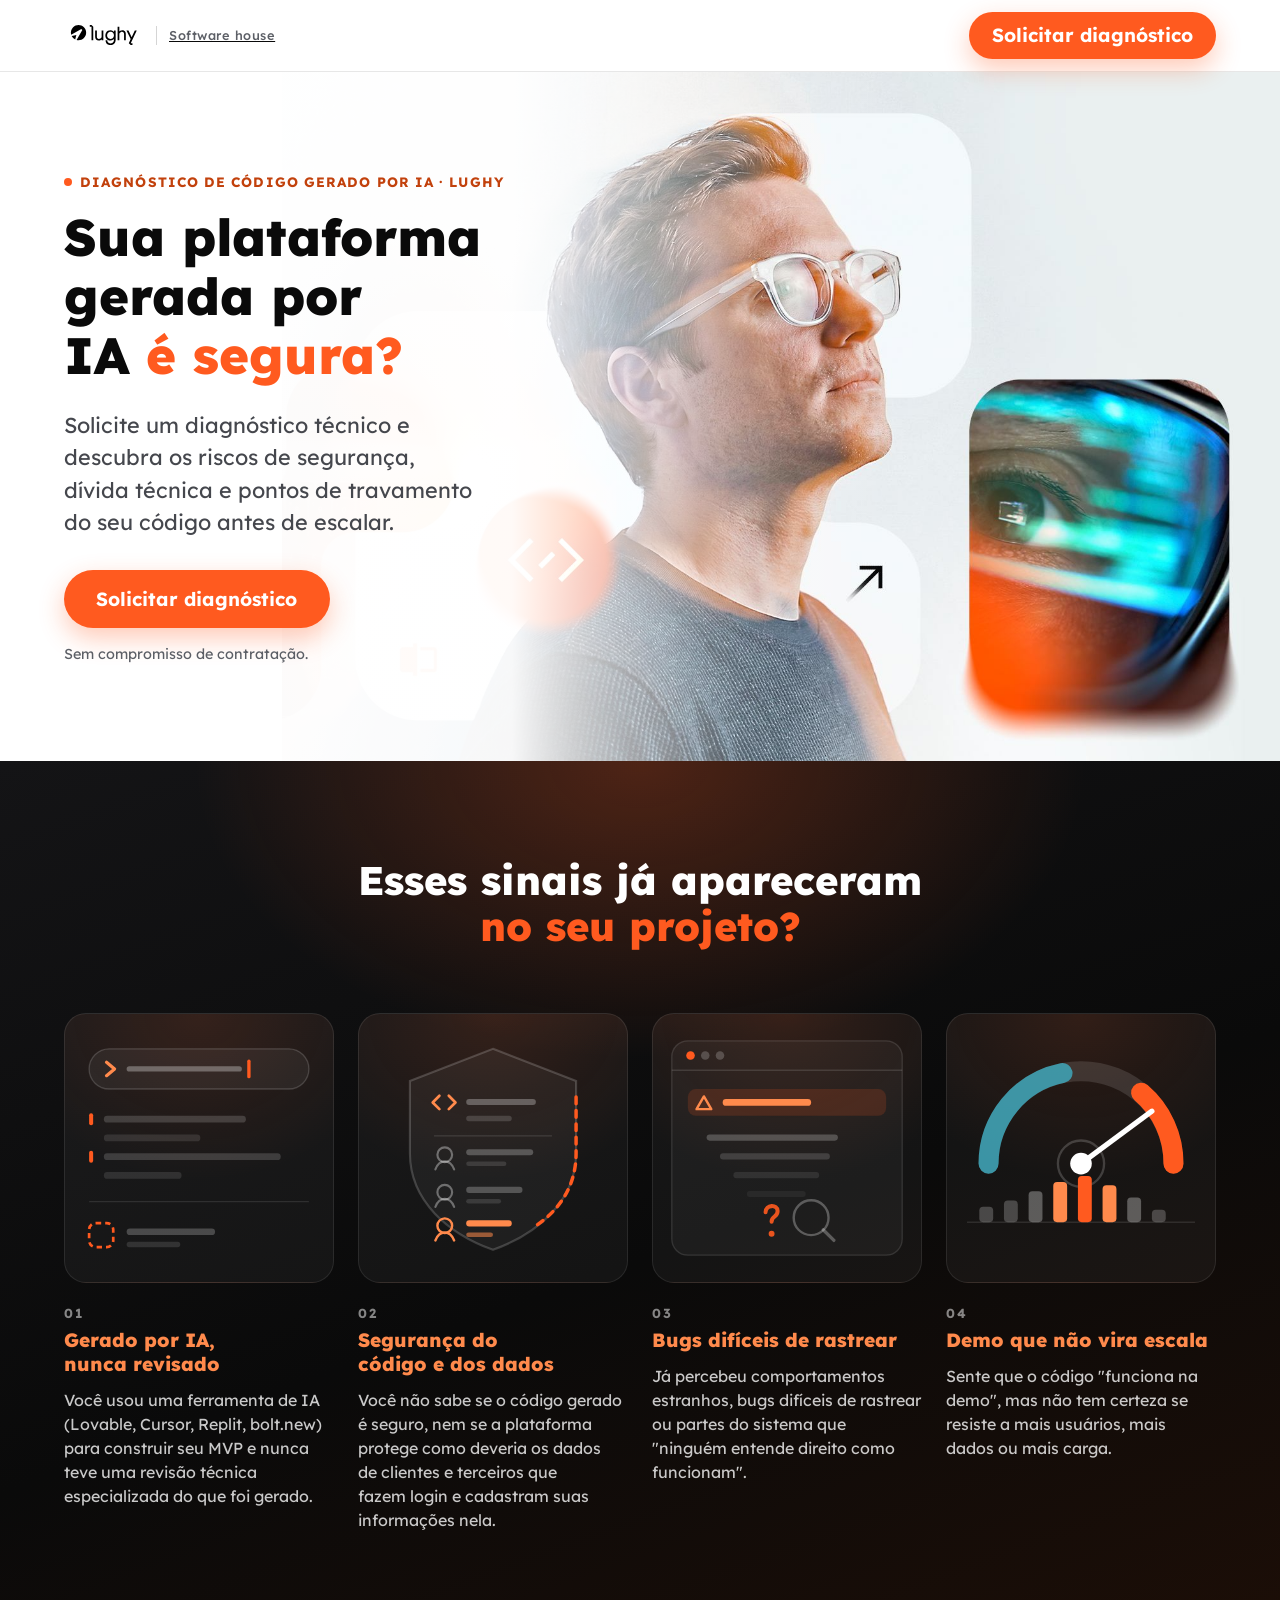
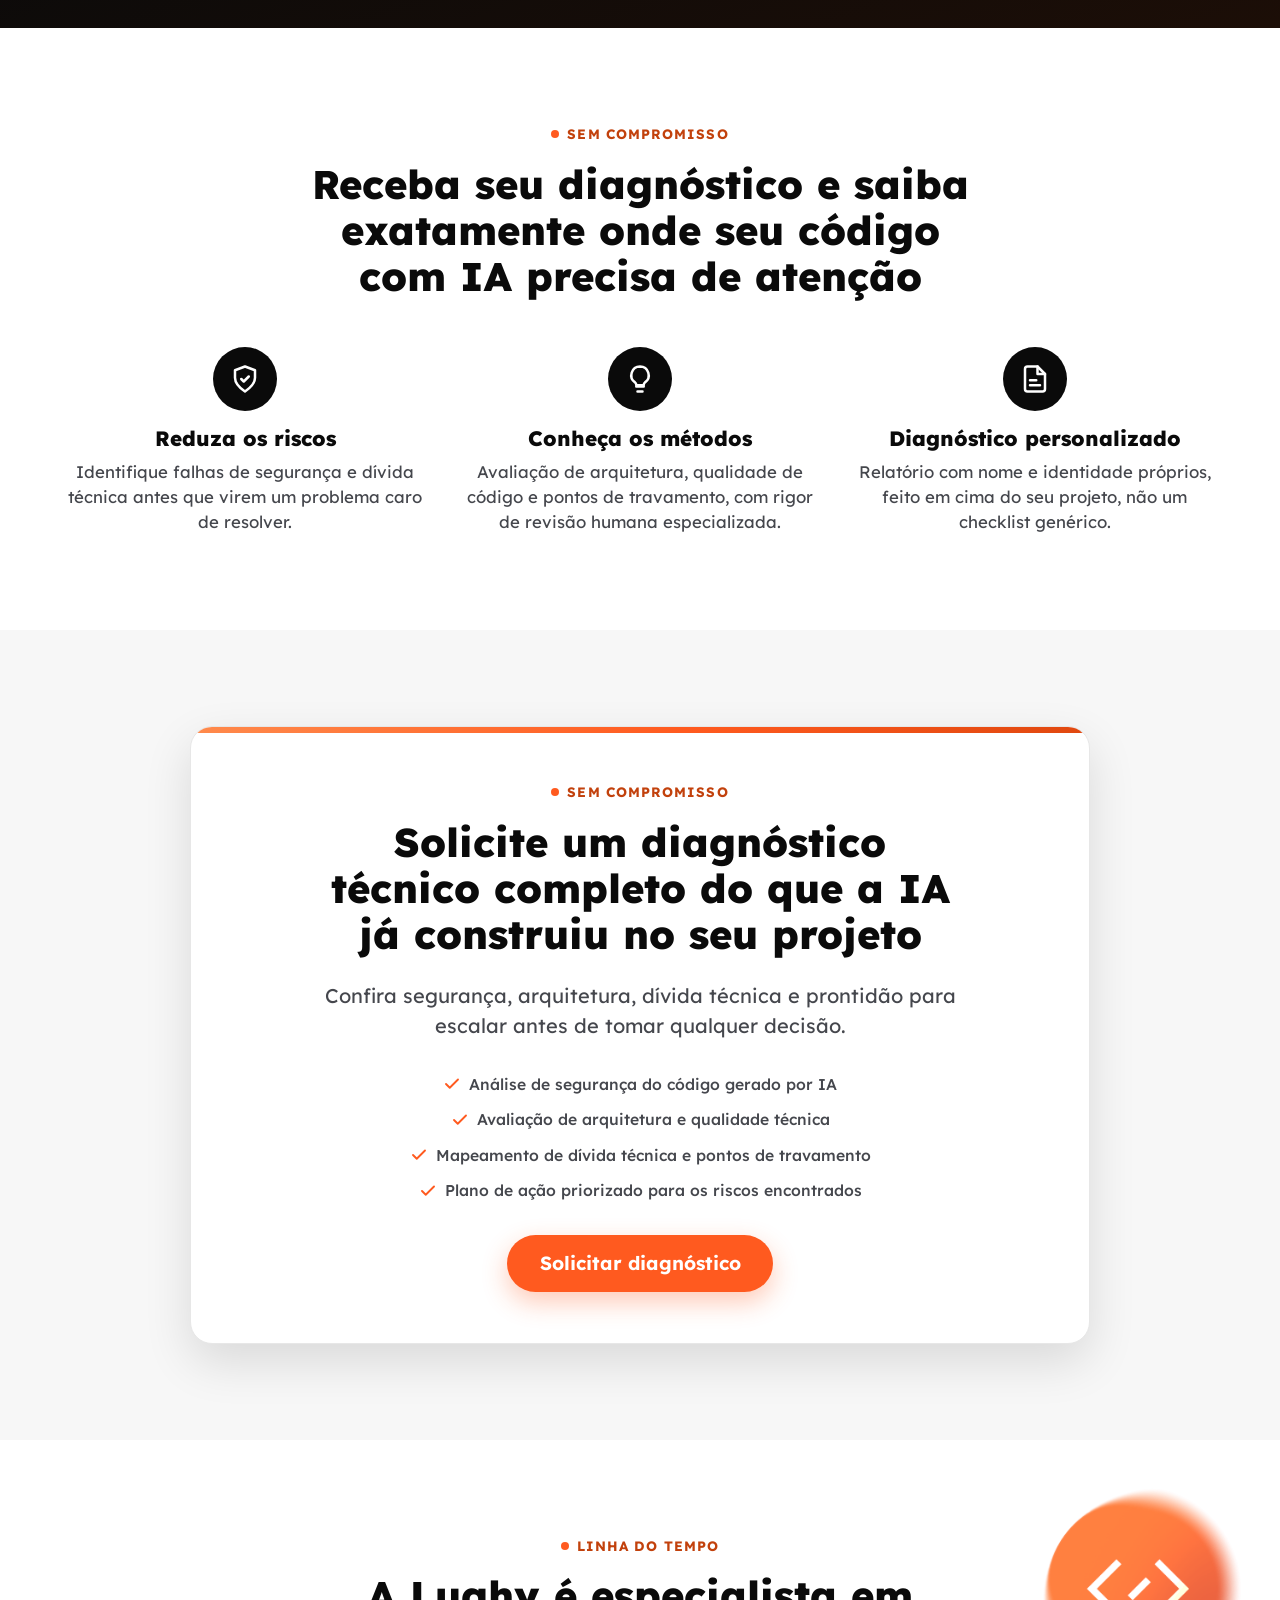
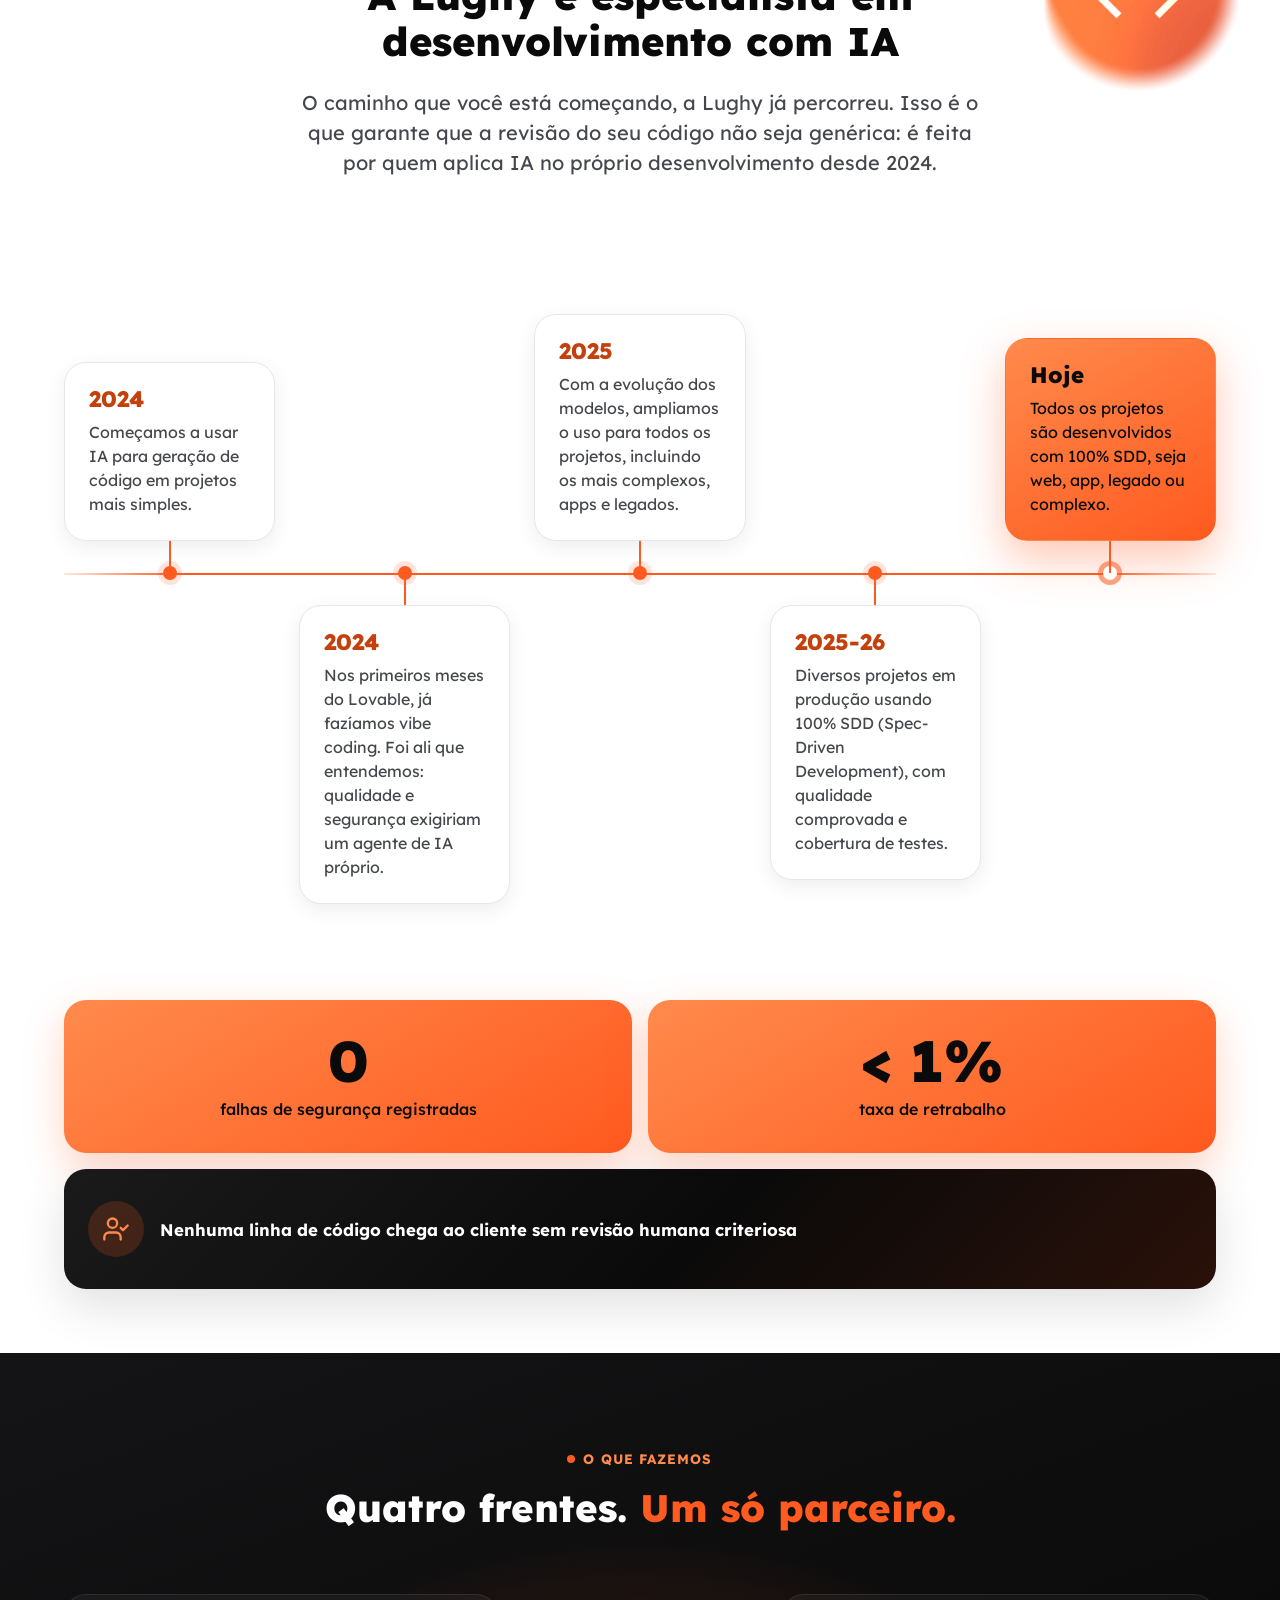
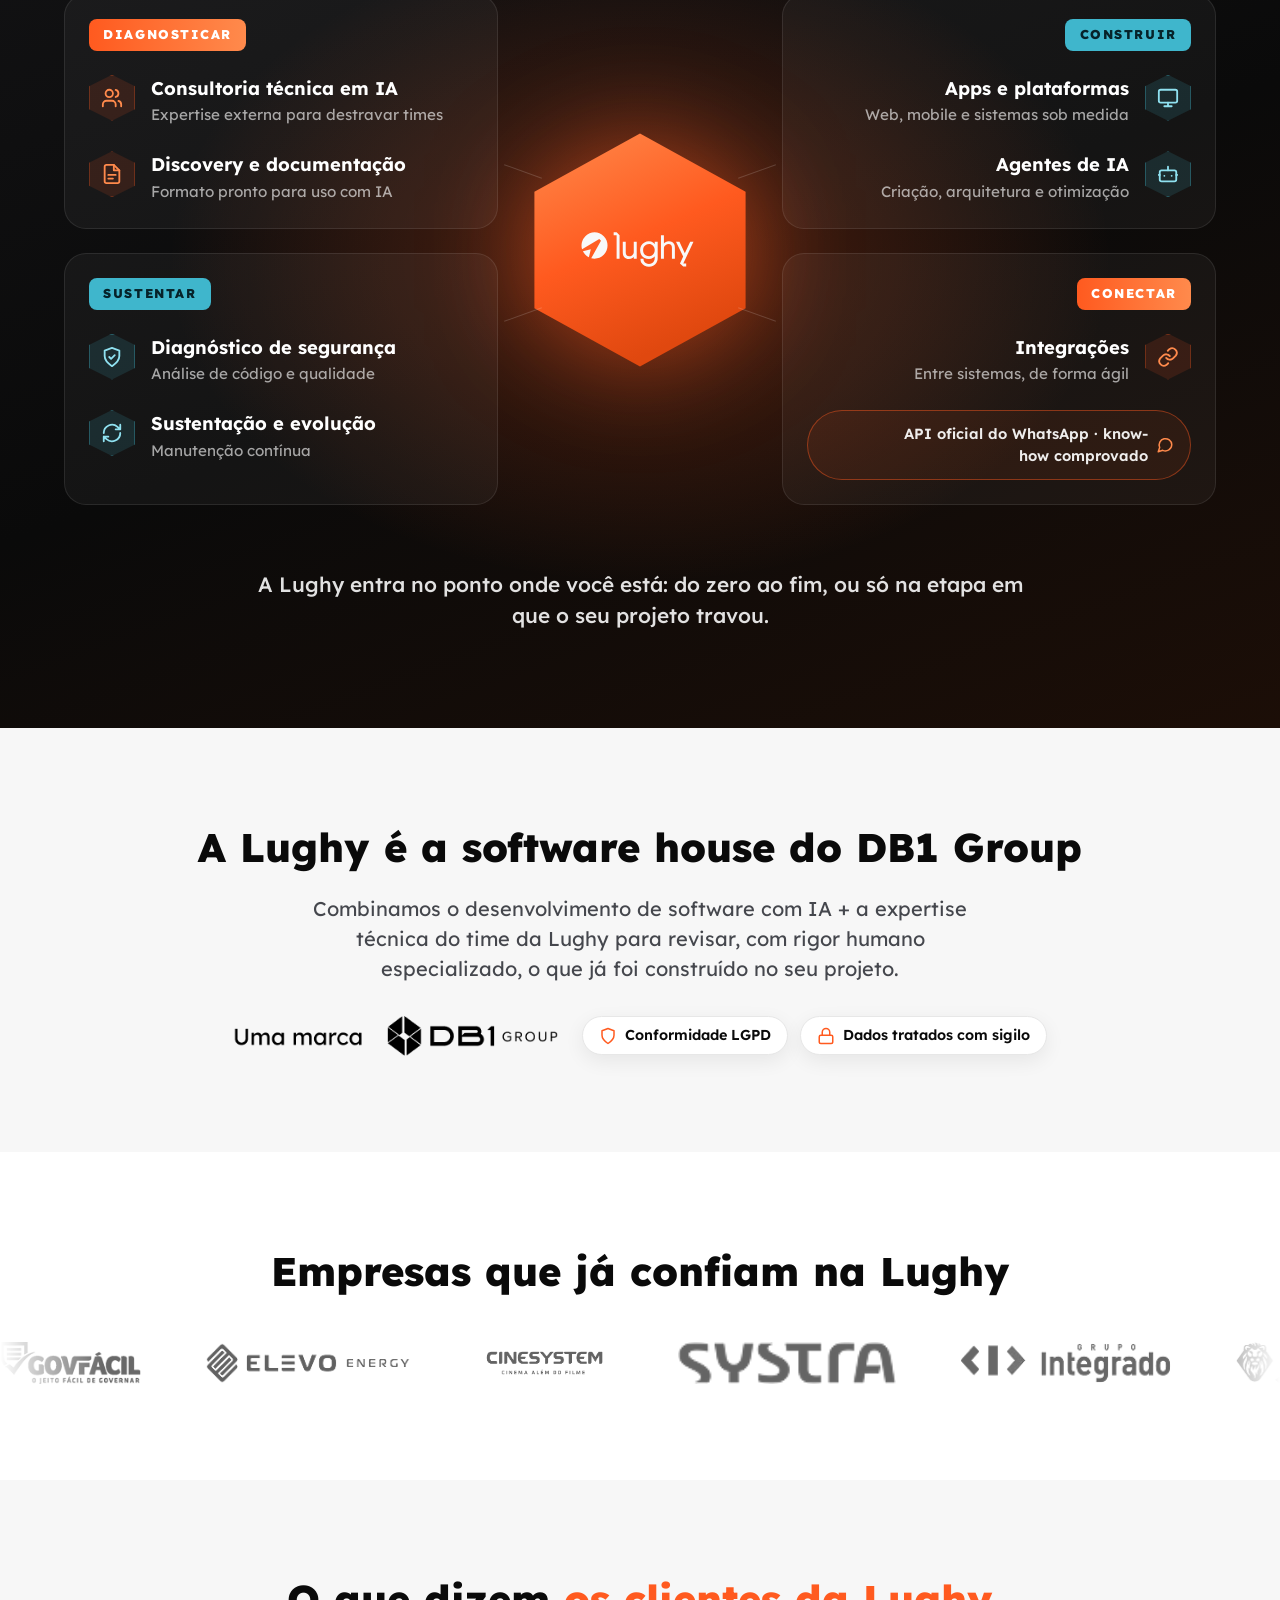
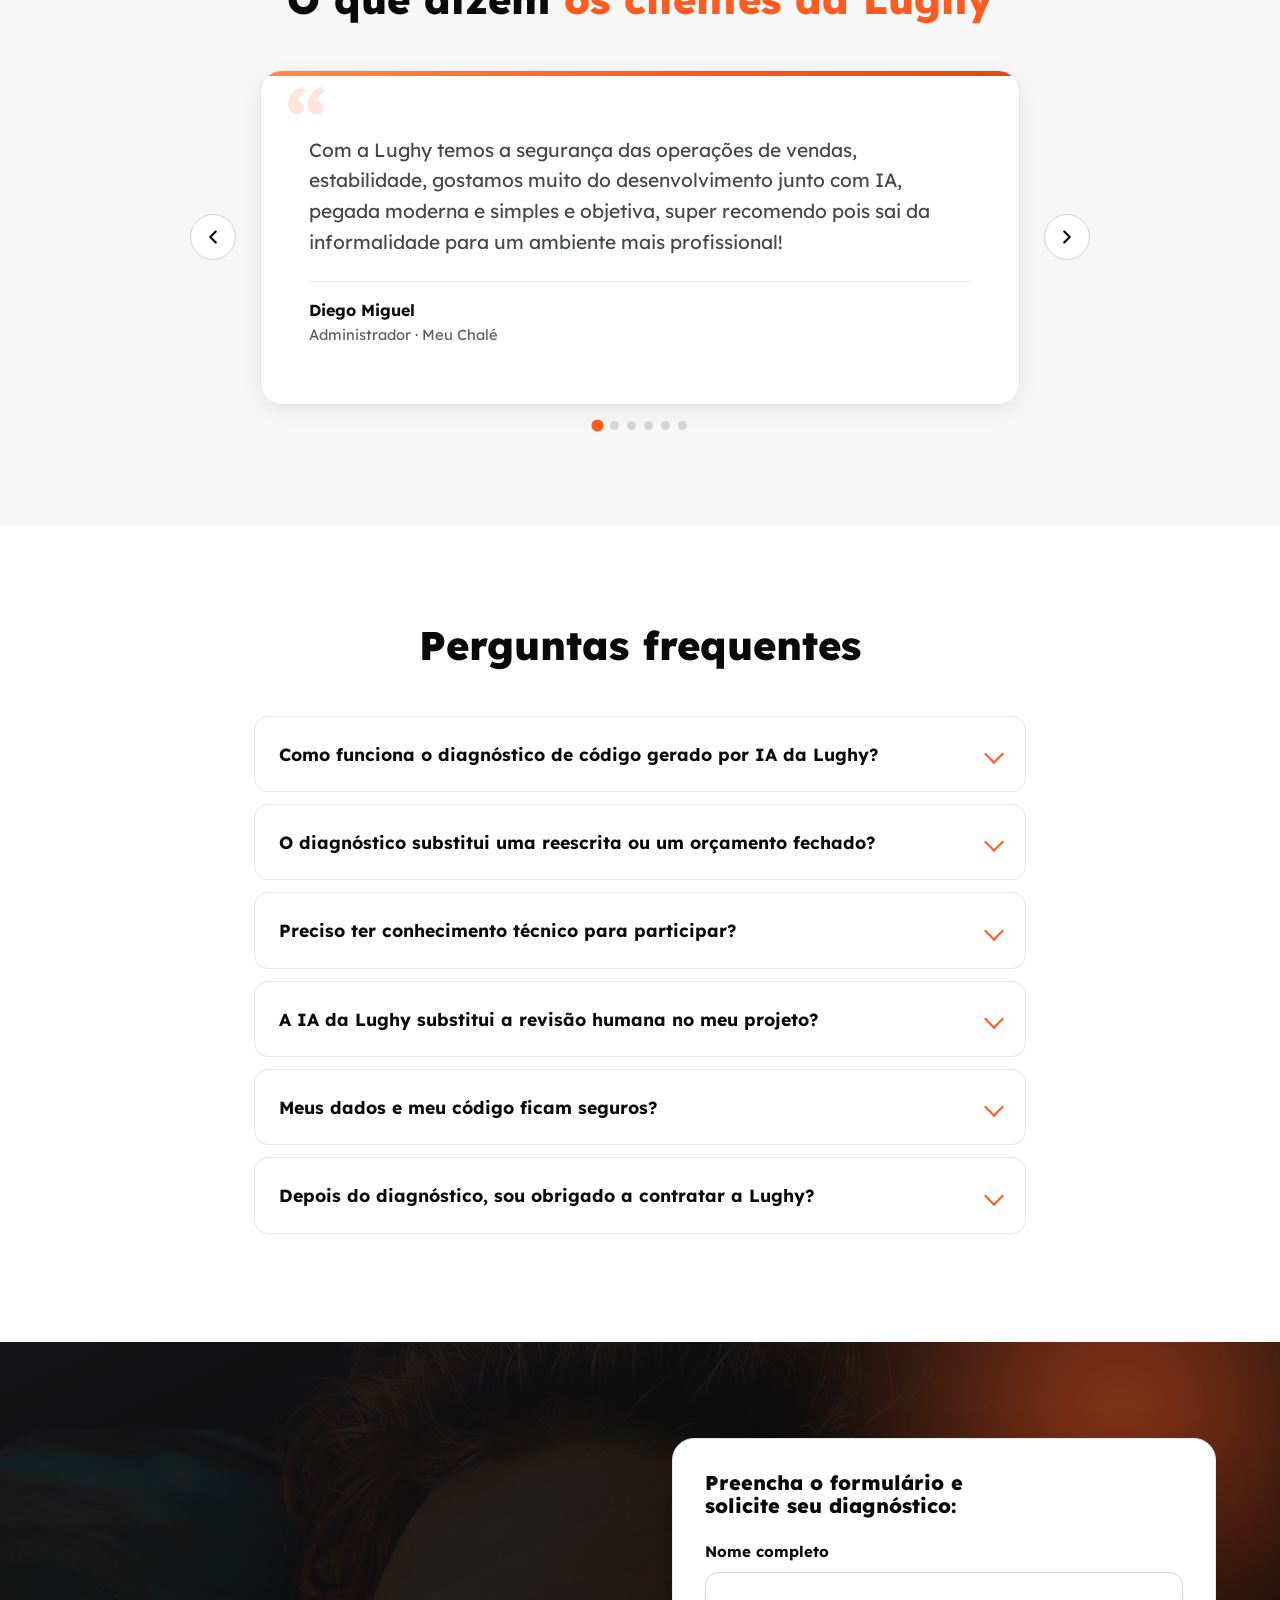
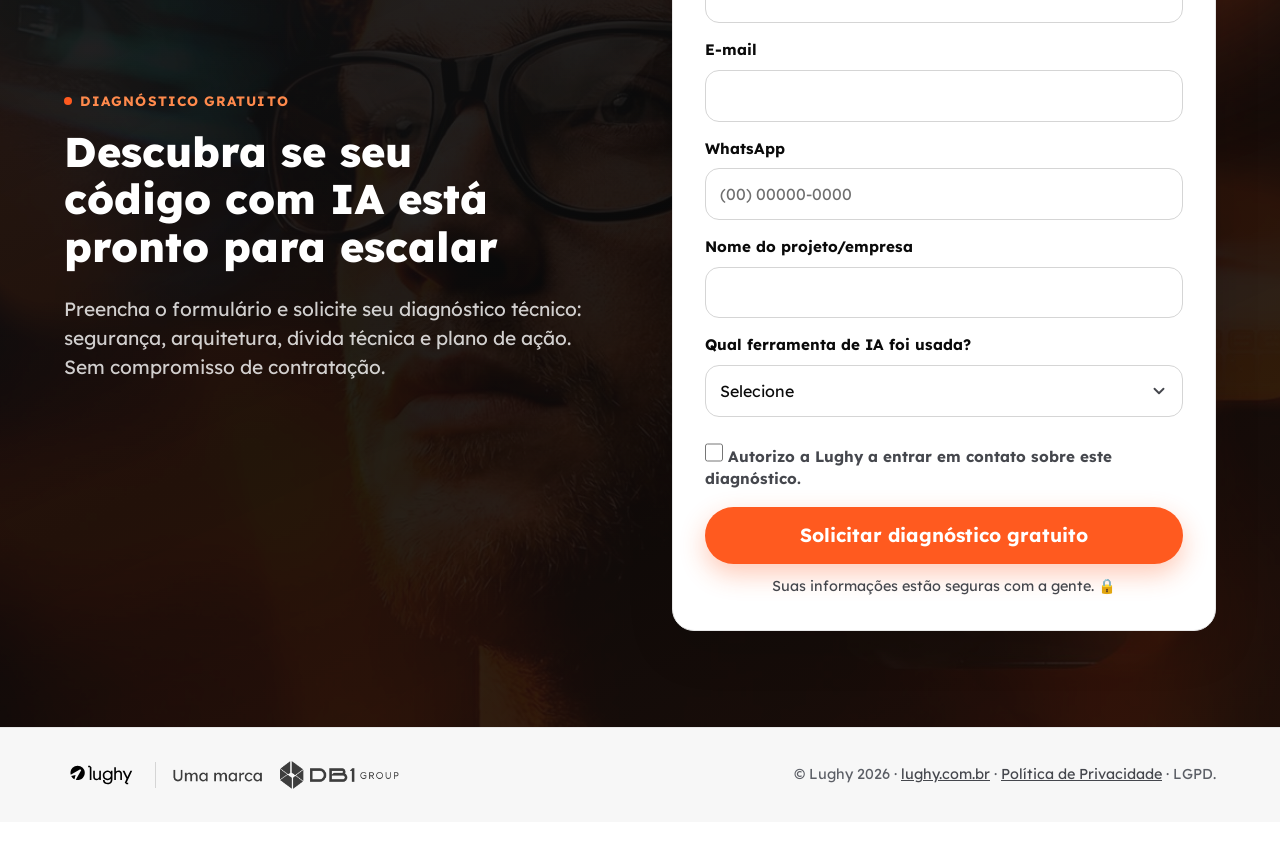
==== index.html @ 03670f5b "Adiciona secao de depoimentos do NPS (carrossel) Seis depoimentos do ultimo NPS, um por vez, com nom" ====
<!DOCTYPE html>
<html lang="pt-BR">
<head>
  <meta charset="UTF-8" />
  <meta name="viewport" content="width=device-width, initial-scale=1.0" />

  <!-- Google Tag Manager -->
  <script>(function(w,d,s,l,i){w[l]=w[l]||[];w[l].push({'gtm.start':
  new Date().getTime(),event:'gtm.js'});var f=d.getElementsByTagName(s)[0],
  j=d.createElement(s),dl=l!='dataLayer'?'&l='+l:'';j.async=true;j.src=
  'https://www.googletagmanager.com/gtm.js?id='+i+dl;f.parentNode.insertBefore(j,f);
  })(window,document,'script','dataLayer','GTM-N384CG7L');</script>
  <!-- End Google Tag Manager -->

  <title>Diagnóstico de Código gerado por IA | Lughy</title>
  <meta name="description" content="Sua plataforma gerada por IA é segura? Solicite um diagnóstico técnico gratuito e descubra riscos de segurança, dívida técnica e pontos de travamento antes de escalar." />

  <!-- Open Graph -->
  <meta property="og:type" content="website" />
  <meta property="og:site_name" content="Lughy" />
  <meta property="og:locale" content="pt_BR" />
  <meta property="og:title" content="Diagnóstico de Código gerado por IA | Lughy" />
  <meta property="og:description" content="Descubra os riscos de segurança e dívida técnica do seu código gerado por IA, com um diagnóstico técnico especializado da Lughy. Sem compromisso." />
  <meta property="og:url" content="https://lp-diagnostico-ia-lughy.vercel.app" />
  <link rel="canonical" href="https://lp-diagnostico-ia-lughy.vercel.app" />
  <meta property="og:image" content="assets/og-image.jpg" />
  <meta property="og:image:width" content="1200" />
  <meta property="og:image:height" content="630" />
  <meta property="og:image:alt" content="Diagnóstico de código gerado por IA da Lughy" />

  <!-- Twitter Card -->
  <meta name="twitter:card" content="summary_large_image" />
  <meta name="twitter:title" content="Diagnóstico de Código gerado por IA | Lughy" />
  <meta name="twitter:description" content="Descubra os riscos de segurança e dívida técnica do seu código gerado por IA, com um diagnóstico técnico especializado da Lughy. Sem compromisso." />
  <meta name="twitter:image" content="assets/og-image.jpg" />

  <link rel="icon" type="image/svg+xml" href="assets/logo-lughy-orange.svg" />

  <!-- Google Fonts: Lexend (Regular, Medium, SemiBold, Bold, ExtraBold) -->
  <link rel="preconnect" href="https://fonts.googleapis.com" />
  <link rel="preconnect" href="https://fonts.gstatic.com" crossorigin />
  <link href="https://fonts.googleapis.com/css2?family=Lexend:wght@400;500;600;700;800&display=swap" rel="stylesheet" />

  <link rel="stylesheet" href="styles.css" />
</head>
<body>
  <!-- Google Tag Manager (noscript) -->
  <noscript><iframe src="https://www.googletagmanager.com/ns.html?id=GTM-N384CG7L"
  height="0" width="0" style="display:none;visibility:hidden"></iframe></noscript>
  <!-- End Google Tag Manager (noscript) -->

  <a class="skip-link" href="#formulario">Ir para o formulário</a>

  <!-- 1. Header fixo (claro) -->
  <header class="site-header">
    <div class="container site-header__inner">
      <a class="site-header__logo" href="#topo" aria-label="Lughy, página inicial">
        <!-- logo oficial Lughy (variante preta para fundo claro) -->
        <img src="assets/logo-lughy-black.svg" alt="Lughy" width="140" height="56" />
        <span class="site-header__tagline">Software house</span>
      </a>
      <!-- LP focada em conversão: sem menu de navegação -->
      <a class="btn btn--primary btn--sm site-header__cta js-scroll" href="#formulario">Solicitar diagnóstico</a>
    </div>
  </header>

  <main id="topo">

    <!-- 2. Hero -->
    <section class="hero" aria-labelledby="hero-title">
      <!-- Arte oficial Lughy (tela 01 do PPT comercial 2026) como fundo da seção.
           Ancorada à direita para preservar a pessoa e os elementos gráficos;
           o véu branco à esquerda abre o espaço de leitura da copy. -->
      <div class="hero__media">
        <img class="hero__img" src="assets/decor/hero-diagnostico.jpg" width="1920" height="1080"
             alt="Desenvolvedor observando código e telas, com os elementos gráficos da Lughy" fetchpriority="high" />
      </div>

      <div class="container hero__copy">
        <p class="eyebrow"><span class="eyebrow__dot" aria-hidden="true"></span> Diagnóstico de código gerado por IA · Lughy</p>
        <h1 id="hero-title">Sua plataforma gerada por IA <span class="hl">é segura?</span></h1>
        <h2 class="hero__subtitle">Solicite um diagnóstico técnico e descubra os riscos de segurança, dívida técnica e pontos de travamento do seu código antes de escalar.</h2>
        <a class="btn btn--primary hero__cta js-scroll" href="#formulario">Solicitar diagnóstico</a>
        <p class="hero__note">Sem compromisso de contratação.</p>
      </div>

    </section>

    <!-- 3. Problemas — quatro mockups quadrados, um por cenário.
         Os rótulos e formas dentro dos mockups são ilustração de interface,
         não copy de campanha. -->
    <section class="section sinais" aria-labelledby="dores-title">
      <div class="container">
        <h2 id="dores-title" class="sinais__title">Esses sinais já apareceram <span class="hl">no seu projeto?</span></h2>

        <ul class="sinais__grid">

          <!-- 01 · MVP gerado por IA, sem revisão especializada -->
          <li class="sinal">
            <div class="sinal__mock">
              <svg viewBox="0 0 200 200" role="img" aria-label="Ilustração: um prompt gera código e a etapa de revisão fica vazia">
                <rect x="18" y="26" width="164" height="30" rx="15" fill="rgba(255,255,255,.05)" stroke="rgba(255,255,255,.16)" />
                <path d="M31 36l6 5-6 5" fill="none" stroke="#FF8A4C" stroke-width="2.4" stroke-linecap="round" stroke-linejoin="round" />
                <rect x="46" y="39" width="86" height="4" rx="2" fill="rgba(255,255,255,.3)" />
                <rect x="136" y="34" width="2.5" height="14" rx="1.25" fill="#FF5A1F" />
                <rect x="18" y="74" width="3" height="9" rx="1.5" fill="#FF5A1F" />
                <rect x="29" y="76" width="106" height="5" rx="2.5" fill="rgba(255,255,255,.16)" />
                <rect x="29" y="90" width="72" height="5" rx="2.5" fill="rgba(255,255,255,.11)" />
                <rect x="18" y="102" width="3" height="9" rx="1.5" fill="#FF5A1F" />
                <rect x="29" y="104" width="132" height="5" rx="2.5" fill="rgba(255,255,255,.16)" />
                <rect x="29" y="118" width="58" height="5" rx="2.5" fill="rgba(255,255,255,.11)" />
                <line x1="18" y1="140" x2="182" y2="140" stroke="rgba(255,255,255,.10)" stroke-width="1" />
                <rect x="18" y="156" width="18" height="18" rx="5" fill="none" stroke="#FF5A1F" stroke-width="2" stroke-dasharray="4 3" />
                <rect x="46" y="160" width="66" height="5" rx="2.5" fill="rgba(255,255,255,.22)" />
                <rect x="46" y="170" width="40" height="4" rx="2" fill="rgba(255,255,255,.12)" />
              </svg>
            </div>
            <span class="sinal__num" aria-hidden="true">01</span>
            <h3 class="sinal__title">Gerado por IA, nunca revisado</h3>
            <p>Você usou uma ferramenta de IA (Lovable, Cursor, Replit, bolt.new) para construir seu MVP e nunca teve uma revisão técnica especializada do que foi gerado.</p>
          </li>

          <!-- 02 · Segurança do código e dos dados de quem usa a plataforma -->
          <li class="sinal">
            <div class="sinal__mock">
              <svg viewBox="0 0 200 200" role="img" aria-label="Ilustração: um escudo com o código em cima e os cadastros de usuários embaixo, com a proteção interrompida">
                <!-- escudo: o perímetro de proteção -->
                <path d="M100 26 L162 50 V104 C162 140 133 164 100 176 C67 164 38 140 38 104 V50 Z"
                      fill="rgba(255,255,255,.045)" stroke="rgba(255,255,255,.18)" stroke-width="1.6" />
                <!-- trecho do perímetro que não fecha -->
                <path d="M162 62 V104 C162 128 150 146 132 158"
                      fill="none" stroke="#FF5A1F" stroke-width="2.6" stroke-linecap="round" stroke-dasharray="5 5" />

                <!-- em cima: o código -->
                <path d="M60 61l-5 5 5 5" fill="none" stroke="#FF8A4C" stroke-width="2" stroke-linecap="round" stroke-linejoin="round" />
                <path d="M67 61l5 5-5 5" fill="none" stroke="#FF8A4C" stroke-width="2" stroke-linecap="round" stroke-linejoin="round" />
                <rect x="80" y="63.5" width="52" height="4.5" rx="2.25" fill="rgba(255,255,255,.28)" />
                <rect x="80" y="76" width="34" height="4" rx="2" fill="rgba(255,255,255,.15)" />

                <line x1="56" y1="91" x2="144" y2="91" stroke="rgba(255,255,255,.12)" stroke-width="1" />

                <!-- embaixo: quem faz login e cadastra os próprios dados -->
                <circle cx="64" cy="105" r="5.5" fill="none" stroke="rgba(255,255,255,.35)" stroke-width="1.6" />
                <path d="M57 116c1.5-4 4-6 7-6s5.5 2 7 6" fill="none" stroke="rgba(255,255,255,.35)" stroke-width="1.6" stroke-linecap="round" />
                <rect x="80" y="101" width="50" height="4.5" rx="2.25" fill="rgba(255,255,255,.24)" />
                <rect x="80" y="110" width="30" height="3.5" rx="1.75" fill="rgba(255,255,255,.12)" />

                <circle cx="64" cy="133" r="5.5" fill="none" stroke="rgba(255,255,255,.35)" stroke-width="1.6" />
                <path d="M57 144c1.5-4 4-6 7-6s5.5 2 7 6" fill="none" stroke="rgba(255,255,255,.35)" stroke-width="1.6" stroke-linecap="round" />
                <rect x="80" y="129" width="42" height="4.5" rx="2.25" fill="rgba(255,255,255,.24)" />
                <rect x="80" y="138" width="26" height="3.5" rx="1.75" fill="rgba(255,255,255,.12)" />

                <!-- o cadastro exposto -->
                <circle cx="64" cy="158" r="5.5" fill="none" stroke="#FF8A4C" stroke-width="1.8" />
                <path d="M57 169c1.5-4 4-6 7-6s5.5 2 7 6" fill="none" stroke="#FF8A4C" stroke-width="1.8" stroke-linecap="round" />
                <rect x="80" y="154" width="34" height="4.5" rx="2.25" fill="#FF8A4C" />
                <rect x="80" y="163" width="20" height="3.5" rx="1.75" fill="rgba(255,138,76,.55)" />
              </svg>
            </div>
            <span class="sinal__num" aria-hidden="true">02</span>
            <h3 class="sinal__title">Segurança do código e dos dados</h3>
            <p>Você não sabe se o código gerado é seguro, nem se a plataforma protege como deveria os dados de clientes e terceiros que fazem login e cadastram suas informações nela.</p>
          </li>

          <!-- 03 · Bugs difíceis de rastrear -->
          <li class="sinal">
            <div class="sinal__mock">
              <svg viewBox="0 0 200 200" role="img" aria-label="Ilustração: um rastro de erro que se perde antes da origem">
                <rect x="14" y="20" width="172" height="160" rx="12" fill="rgba(255,255,255,.04)" stroke="rgba(255,255,255,.12)" />
                <line x1="14" y1="42" x2="186" y2="42" stroke="rgba(255,255,255,.12)" />
                <circle cx="28" cy="31" r="3.2" fill="#FF5A1F" />
                <circle cx="39" cy="31" r="3.2" fill="rgba(255,255,255,.2)" />
                <circle cx="50" cy="31" r="3.2" fill="rgba(255,255,255,.2)" />
                <rect x="26" y="56" width="148" height="20" rx="6" fill="rgba(255,90,31,.16)" />
                <path d="M38 61.5l5.5 9.5h-11z" fill="none" stroke="#FF8A4C" stroke-width="1.8" stroke-linejoin="round" />
                <rect x="52" y="63.5" width="66" height="5" rx="2.5" fill="#FF8A4C" />
                <rect x="40" y="90" width="98" height="4.5" rx="2.25" fill="rgba(255,255,255,.22)" />
                <rect x="50" y="104" width="82" height="4.5" rx="2.25" fill="rgba(255,255,255,.15)" />
                <rect x="60" y="118" width="64" height="4.5" rx="2.25" fill="rgba(255,255,255,.09)" />
                <rect x="70" y="132" width="44" height="4.5" rx="2.25" fill="rgba(255,255,255,.05)" />
                <path d="M84 148c0-6 9-6 9-1s-4.5 3.5-4.5 8" fill="none" stroke="#FF5A1F" stroke-width="3" stroke-linecap="round" opacity=".9" />
                <circle cx="88.5" cy="164" r="2.2" fill="#FF5A1F" opacity=".9" />
                <circle cx="118" cy="152" r="13" fill="none" stroke="rgba(255,255,255,.28)" stroke-width="1.8" />
                <line x1="127" y1="161" x2="135" y2="169" stroke="rgba(255,255,255,.28)" stroke-width="2.4" stroke-linecap="round" />
              </svg>
            </div>
            <span class="sinal__num" aria-hidden="true">03</span>
            <h3 class="sinal__title">Bugs difíceis de rastrear</h3>
            <p>Já percebeu comportamentos estranhos, bugs difíceis de rastrear ou partes do sistema que "ninguém entende direito como funcionam".</p>
          </li>

          <!-- 04 · Funciona na demo, não aguenta carga -->
          <li class="sinal">
            <div class="sinal__mock">
              <svg viewBox="0 0 200 200" role="img" aria-label="Ilustração: medidor de carga com o ponteiro na faixa crítica">
                <!-- o medidor nasce baixo na viewBox; o grupo sobe e amplia o conjunto
                     para ele ocupar o quadrado como os outros três mockups -->
                <g transform="translate(100,99) scale(1.15) translate(-100,-99) translate(0,-28)">
                <path d="M40 138a60 60 0 0 1 120 0" fill="none" stroke="rgba(255,255,255,.12)" stroke-width="13" stroke-linecap="round" />
                <path d="M40 138a60 60 0 0 1 48-58.8" fill="none" stroke="#3FB6CC" stroke-width="13" stroke-linecap="round" opacity=".75" />
                <path d="M139 92a60 60 0 0 1 21 46" fill="none" stroke="#FF5A1F" stroke-width="13" stroke-linecap="round" />
                <line x1="100" y1="138" x2="146" y2="104" stroke="#fff" stroke-width="3.4" stroke-linecap="round" />
                <circle cx="100" cy="138" r="7" fill="#fff" />
                <circle cx="100" cy="138" r="15" fill="none" stroke="rgba(255,255,255,.18)" stroke-width="1.5" />
                <line x1="26" y1="176" x2="174" y2="176" stroke="rgba(255,255,255,.10)" stroke-width="1" />
                <rect x="34" y="166" width="9" height="10" rx="2.5" fill="rgba(255,255,255,.22)" />
                <rect x="50" y="162" width="9" height="14" rx="2.5" fill="rgba(255,255,255,.22)" />
                <rect x="66" y="156" width="9" height="20" rx="2.5" fill="rgba(255,255,255,.3)" />
                <rect x="82" y="150" width="9" height="26" rx="2.5" fill="#FF8A4C" />
                <rect x="98" y="146" width="9" height="30" rx="2.5" fill="#FF5A1F" />
                <rect x="114" y="152" width="9" height="24" rx="2.5" fill="#FF8A4C" />
                <rect x="130" y="160" width="9" height="16" rx="2.5" fill="rgba(255,255,255,.3)" />
                <rect x="146" y="168" width="9" height="8" rx="2.5" fill="rgba(255,255,255,.22)" />
                </g>
              </svg>
            </div>
            <span class="sinal__num" aria-hidden="true">04</span>
            <h3 class="sinal__title">Demo que não vira escala</h3>
            <p>Sente que o código "funciona na demo", mas não tem certeza se resiste a mais usuários, mais dados ou mais carga.</p>
          </li>

        </ul>
      </div>
    </section>

    <!-- 4. Benefícios -->
    <section class="section solucao" aria-labelledby="solucao-title">
      <div class="container">
        <p class="eyebrow eyebrow--center"><span class="eyebrow__dot" aria-hidden="true"></span> Sem compromisso</p>
        <h2 id="solucao-title" class="section__title">Receba seu diagnóstico e saiba exatamente onde seu código com IA precisa de atenção</h2>
        <div class="solucao__grid">
          <div class="pillar">
            <span class="pillar__icon" aria-hidden="true">
              <svg viewBox="0 0 24 24" fill="none" stroke="currentColor" stroke-width="2" stroke-linecap="round" stroke-linejoin="round"><path d="M12 2 4 5v6c0 5 3.5 8 8 11 4.5-3 8-6 8-11V5l-8-3z"/><path d="m9 12 2 2 4-4"/></svg>
            </span>
            <h3>Reduza os riscos</h3>
            <p>Identifique falhas de segurança e dívida técnica antes que virem um problema caro de resolver.</p>
          </div>
          <div class="pillar">
            <span class="pillar__icon" aria-hidden="true">
              <svg viewBox="0 0 24 24" fill="none" stroke="currentColor" stroke-width="2" stroke-linecap="round" stroke-linejoin="round"><path d="M9 18h6M10 22h4M12 2a7 7 0 0 0-4 12.7c.6.5 1 1.3 1 2.1V17h6v-.2c0-.8.4-1.6 1-2.1A7 7 0 0 0 12 2z"/></svg>
            </span>
            <h3>Conheça os métodos</h3>
            <p>Avaliação de arquitetura, qualidade de código e pontos de travamento, com rigor de revisão humana especializada.</p>
          </div>
          <div class="pillar">
            <span class="pillar__icon" aria-hidden="true">
              <svg viewBox="0 0 24 24" fill="none" stroke="currentColor" stroke-width="2" stroke-linecap="round" stroke-linejoin="round"><path d="M14 2H6a2 2 0 0 0-2 2v16a2 2 0 0 0 2 2h12a2 2 0 0 0 2-2V8z"/><path d="M14 2v6h6M8 13h5M8 17h8"/></svg>
            </span>
            <h3>Diagnóstico personalizado</h3>
            <p>Relatório com nome e identidade próprios, feito em cima do seu projeto, não um checklist genérico.</p>
          </div>
        </div>
      </div>
    </section>

    <!-- 5. Descrição do serviço -->
    <section class="section section--alt oferta" aria-labelledby="oferta-title">
      <div class="container">
        <div class="oferta__card">
          <p class="eyebrow"><span class="eyebrow__dot" aria-hidden="true"></span> Sem compromisso</p>
          <h2 id="oferta-title" class="section__title">Solicite um diagnóstico técnico completo do que a IA já construiu no seu projeto</h2>
          <p class="section__lead">Confira segurança, arquitetura, dívida técnica e prontidão para escalar antes de tomar qualquer decisão.</p>
          <ul class="oferta__list">
            <li><svg viewBox="0 0 24 24" fill="none" stroke="currentColor" stroke-width="2.5" stroke-linecap="round" stroke-linejoin="round" aria-hidden="true"><path d="M20 6 9 17l-5-5"/></svg> Análise de segurança do código gerado por IA</li>
            <li><svg viewBox="0 0 24 24" fill="none" stroke="currentColor" stroke-width="2.5" stroke-linecap="round" stroke-linejoin="round" aria-hidden="true"><path d="M20 6 9 17l-5-5"/></svg> Avaliação de arquitetura e qualidade técnica</li>
            <li><svg viewBox="0 0 24 24" fill="none" stroke="currentColor" stroke-width="2.5" stroke-linecap="round" stroke-linejoin="round" aria-hidden="true"><path d="M20 6 9 17l-5-5"/></svg> Mapeamento de dívida técnica e pontos de travamento</li>
            <li><svg viewBox="0 0 24 24" fill="none" stroke="currentColor" stroke-width="2.5" stroke-linecap="round" stroke-linejoin="round" aria-hidden="true"><path d="M20 6 9 17l-5-5"/></svg> Plano de ação priorizado para os riscos encontrados</li>
          </ul>
          <a class="btn btn--primary js-scroll" href="#formulario">Solicitar diagnóstico</a>
        </div>
      </div>
    </section>

    <!-- 6. A Lughy é especialista em desenvolvimento com IA -->
    <section class="section especialista" aria-labelledby="especialista-title">
      <!-- esfera laranja oficial (elemento solto das telas do PPT comercial) -->
      <img class="esfera esfera--1" src="assets/decor/esfera-lughy.png" alt="" aria-hidden="true" width="234" height="239" loading="lazy" />
      <div class="container">
        <p class="eyebrow eyebrow--center"><span class="eyebrow__dot" aria-hidden="true"></span> Linha do tempo</p>
        <h2 id="especialista-title" class="section__title">A Lughy é especialista em desenvolvimento com IA</h2>
        <p class="section__lead section__lead--center">O caminho que você está começando, a Lughy já percorreu. Isso é o que garante que a revisão do seu código não seja genérica: é feita por quem aplica IA no próprio desenvolvimento desde 2024.</p>

        <!-- 6a. Linha do tempo 2024 → Hoje (marcos alternados sobre a linha) -->
        <ol class="timeline" aria-label="Linha do tempo da especialização da Lughy em IA">
          <li class="timeline__item timeline__item--up">
            <div class="timeline__card">
              <p class="timeline__year">2024</p>
              <p class="timeline__text">Começamos a usar IA para geração de código em projetos mais simples.</p>
            </div>
          </li>
          <li class="timeline__item timeline__item--down">
            <div class="timeline__card">
              <p class="timeline__year">2024</p>
              <p class="timeline__text">Nos primeiros meses do Lovable, já fazíamos vibe coding. Foi ali que entendemos: qualidade e segurança exigiriam um agente de IA próprio.</p>
            </div>
          </li>
          <li class="timeline__item timeline__item--up">
            <div class="timeline__card">
              <p class="timeline__year">2025</p>
              <p class="timeline__text">Com a evolução dos modelos, ampliamos o uso para todos os projetos, incluindo os mais complexos, apps e legados.</p>
            </div>
          </li>
          <li class="timeline__item timeline__item--down">
            <div class="timeline__card">
              <p class="timeline__year">2025-26</p>
              <p class="timeline__text">Diversos projetos em produção usando 100% SDD (Spec-Driven Development), com qualidade comprovada e cobertura de testes.</p>
            </div>
          </li>
          <li class="timeline__item timeline__item--up timeline__item--now">
            <div class="timeline__card">
              <p class="timeline__year">Hoje</p>
              <p class="timeline__text">Todos os projetos são desenvolvidos com 100% SDD, seja web, app, legado ou complexo.</p>
            </div>
          </li>
        </ol>

        <!-- 6b. Prova de rigor -->
        <ul class="stats" aria-label="Prova de rigor técnico da Lughy">
          <li class="stat">
            <p class="stat__num">0</p>
            <p class="stat__label">falhas de segurança registradas</p>
          </li>
          <li class="stat">
            <p class="stat__num">&lt;&nbsp;1%</p>
            <p class="stat__label">taxa de retrabalho</p>
          </li>
          <li class="stat stat--wide">
            <p class="stat__icon" aria-hidden="true">
              <svg viewBox="0 0 24 24" fill="none" stroke="currentColor" stroke-width="2" stroke-linecap="round" stroke-linejoin="round"><path d="M16 21v-2a4 4 0 0 0-4-4H6a4 4 0 0 0-4 4v2"/><circle cx="9" cy="7" r="4"/><path d="m16 11 2 2 4-4"/></svg>
            </p>
            <p class="stat__label stat__label--strong">Nenhuma linha de código chega ao cliente sem revisão humana criteriosa</p>
          </li>
        </ul>
      </div>

      <!-- 6c. Quatro frentes ao redor do hexágono central (esquema do deck de Novos Serviços IA) -->
      <div class="frentes">
        <div class="container">
          <p class="eyebrow eyebrow--center eyebrow--invert"><span class="eyebrow__dot" aria-hidden="true"></span> O que fazemos</p>
          <h3 class="frentes__title">Quatro frentes. <span class="hl">Um só parceiro.</span></h3>

          <div class="frentes__map">
            <!-- Hexágono central com o logo da Lughy -->
            <div class="hexcore" aria-hidden="true">
              <svg class="hexcore__shape" viewBox="0 0 200 220" role="presentation">
                <defs>
                  <linearGradient id="hexgrad" x1="0" y1="0" x2="0.4" y2="1">
                    <stop offset="0%" stop-color="#FF8A4C" />
                    <stop offset="55%" stop-color="#FF5A1F" />
                    <stop offset="100%" stop-color="#E0480F" />
                  </linearGradient>
                </defs>
                <polygon points="100,4 196,57 196,163 100,216 4,163 4,57" fill="url(#hexgrad)" />
              </svg>
              <img class="hexcore__logo" src="assets/logo-lughy-white.svg" alt="" width="120" height="48" />
            </div>

            <article class="frente frente--diagnosticar">
              <p class="frente__tag frente__tag--orange">Diagnosticar</p>
              <ul class="frente__list">
                <li>
                  <span class="frente__icon" aria-hidden="true">
                    <svg viewBox="0 0 24 24" fill="none" stroke="currentColor" stroke-width="2" stroke-linecap="round" stroke-linejoin="round"><path d="M16 21v-2a4 4 0 0 0-4-4H6a4 4 0 0 0-4 4v2"/><circle cx="9" cy="7" r="4"/><path d="M22 21v-2a4 4 0 0 0-3-3.87M16 3.13a4 4 0 0 1 0 7.75"/></svg>
                  </span>
                  <span><strong>Consultoria técnica em IA</strong><em>Expertise externa para destravar times</em></span>
                </li>
                <li>
                  <span class="frente__icon" aria-hidden="true">
                    <svg viewBox="0 0 24 24" fill="none" stroke="currentColor" stroke-width="2" stroke-linecap="round" stroke-linejoin="round"><path d="M14 2H6a2 2 0 0 0-2 2v16a2 2 0 0 0 2 2h12a2 2 0 0 0 2-2V8z"/><path d="M14 2v6h6M8 13h8M8 17h5"/></svg>
                  </span>
                  <span><strong>Discovery e documentação</strong><em>Formato pronto para uso com IA</em></span>
                </li>
              </ul>
            </article>

            <article class="frente frente--construir">
              <p class="frente__tag frente__tag--cyan">Construir</p>
              <ul class="frente__list">
                <li>
                  <span class="frente__icon frente__icon--cyan" aria-hidden="true">
                    <svg viewBox="0 0 24 24" fill="none" stroke="currentColor" stroke-width="2" stroke-linecap="round" stroke-linejoin="round"><rect x="2" y="3" width="20" height="14" rx="2"/><path d="M8 21h8M12 17v4"/></svg>
                  </span>
                  <span><strong>Apps e plataformas</strong><em>Web, mobile e sistemas sob medida</em></span>
                </li>
                <li>
                  <span class="frente__icon frente__icon--cyan" aria-hidden="true">
                    <svg viewBox="0 0 24 24" fill="none" stroke="currentColor" stroke-width="2" stroke-linecap="round" stroke-linejoin="round"><rect x="3" y="8" width="18" height="12" rx="2"/><path d="M12 4v4M8 14h.01M16 14h.01M2 13h1M21 13h1"/></svg>
                  </span>
                  <span><strong>Agentes de IA</strong><em>Criação, arquitetura e otimização</em></span>
                </li>
              </ul>
            </article>

            <article class="frente frente--sustentar">
              <p class="frente__tag frente__tag--cyan">Sustentar</p>
              <ul class="frente__list">
                <li>
                  <span class="frente__icon frente__icon--cyan" aria-hidden="true">
                    <svg viewBox="0 0 24 24" fill="none" stroke="currentColor" stroke-width="2" stroke-linecap="round" stroke-linejoin="round"><path d="M12 2 4 5v6c0 5 3.5 8 8 11 4.5-3 8-6 8-11V5l-8-3z"/><path d="m9 12 2 2 4-4"/></svg>
                  </span>
                  <span><strong>Diagnóstico de segurança</strong><em>Análise de código e qualidade</em></span>
                </li>
                <li>
                  <span class="frente__icon frente__icon--cyan" aria-hidden="true">
                    <svg viewBox="0 0 24 24" fill="none" stroke="currentColor" stroke-width="2" stroke-linecap="round" stroke-linejoin="round"><path d="M3 12a9 9 0 0 1 15-6.7L21 8M21 3v5h-5M21 12a9 9 0 0 1-15 6.7L3 16M3 21v-5h5"/></svg>
                  </span>
                  <span><strong>Sustentação e evolução</strong><em>Manutenção contínua</em></span>
                </li>
              </ul>
            </article>

            <article class="frente frente--conectar">
              <p class="frente__tag frente__tag--orange">Conectar</p>
              <ul class="frente__list">
                <li>
                  <span class="frente__icon" aria-hidden="true">
                    <svg viewBox="0 0 24 24" fill="none" stroke="currentColor" stroke-width="2" stroke-linecap="round" stroke-linejoin="round"><path d="M10 13a5 5 0 0 0 7.5.5l3-3a5 5 0 0 0-7-7l-1.7 1.7"/><path d="M14 11a5 5 0 0 0-7.5-.5l-3 3a5 5 0 0 0 7 7l1.7-1.7"/></svg>
                  </span>
                  <span><strong>Integrações</strong><em>Entre sistemas, de forma ágil</em></span>
                </li>
              </ul>
              <p class="frente__pill">
                <svg viewBox="0 0 24 24" fill="none" stroke="currentColor" stroke-width="2" stroke-linecap="round" stroke-linejoin="round" aria-hidden="true"><path d="M21 11.5a8.4 8.4 0 0 1-12 7.6L3 21l1.9-5.7A8.4 8.4 0 1 1 21 11.5z"/></svg>
                API oficial do WhatsApp · know-how comprovado
              </p>
            </article>
          </div>

          <p class="frentes__closing">A Lughy entra no ponto onde você está: do zero ao fim, ou só na etapa em que o seu projeto travou.</p>
        </div>
      </div>
    </section>

    <!-- 7. Credibilidade (DB1 Group) -->
    <section class="section section--alt credibilidade" aria-labelledby="credibilidade-title">
      <div class="container">
        <h2 id="credibilidade-title" class="section__title">A Lughy é a software house do DB1 Group</h2>
        <p class="section__lead section__lead--center">Combinamos o desenvolvimento de software com IA + a expertise técnica do time da Lughy para revisar, com rigor humano especializado, o que já foi construído no seu projeto.</p>

        <div class="prova__brand">
          <!-- assinatura institucional DB1 Group -->
          <img class="prova__db1" src="assets/decor/db1group-signature.png" alt="Uma marca DB1 Group" width="180" height="48" loading="lazy" />
          <div class="selos">
            <span class="selo"><svg viewBox="0 0 24 24" fill="none" stroke="currentColor" stroke-width="2" stroke-linecap="round" stroke-linejoin="round" aria-hidden="true"><path d="M12 2 4 5v6c0 5 3.5 8 8 11 4.5-3 8-6 8-11V5l-8-3z"/></svg> Conformidade LGPD</span>
            <span class="selo"><svg viewBox="0 0 24 24" fill="none" stroke="currentColor" stroke-width="2" stroke-linecap="round" stroke-linejoin="round" aria-hidden="true"><rect x="3" y="11" width="18" height="11" rx="2"/><path d="M7 11V7a5 5 0 0 1 10 0v4"/></svg> Dados tratados com sigilo</span>
          </div>
        </div>
      </div>
    </section>

    <!-- 8. Prova social -->
    <section class="section prova" aria-labelledby="prova-title">
      <div class="container">
        <h2 id="prova-title" class="section__title">Empresas que já confiam na Lughy</h2>
      </div>

      <!-- carrossel automático de logos (marquee) -->
      <div class="marquee" role="group" aria-label="Empresas que já confiam na Lughy">
        <ul class="marquee__track">
          <li><img src="assets/clients/govfacil.png" alt="Gov Fácil" loading="lazy" /></li>
          <li><img src="assets/clients/elevo.png" alt="Elevo" loading="lazy" /></li>
          <li><img src="assets/clients/cinesystem.png" alt="Cinesystem" loading="lazy" /></li>
          <li><img src="assets/clients/systra.png" alt="SYSTRA" loading="lazy" /></li>
          <li><img src="assets/clients/integrado.png" alt="Grupo Integrado" loading="lazy" /></li>
          <li><img src="assets/clients/joch.png" alt="Joch" loading="lazy" /></li>
          <li><img src="assets/clients/moran.png" alt="Moran" loading="lazy" /></li>
          <li><img src="assets/clients/pam.png" alt="PAM" loading="lazy" /></li>
          <li><img src="assets/clients/sp.png" alt="SP" loading="lazy" /></li>
          <li><img src="assets/clients/gregtur.png" alt="Gregtur" loading="lazy" /></li>
        </ul>
        <ul class="marquee__track" aria-hidden="true">
          <li><img src="assets/clients/govfacil.png" alt="" loading="lazy" /></li>
          <li><img src="assets/clients/elevo.png" alt="" loading="lazy" /></li>
          <li><img src="assets/clients/cinesystem.png" alt="" loading="lazy" /></li>
          <li><img src="assets/clients/systra.png" alt="" loading="lazy" /></li>
          <li><img src="assets/clients/integrado.png" alt="" loading="lazy" /></li>
          <li><img src="assets/clients/joch.png" alt="" loading="lazy" /></li>
          <li><img src="assets/clients/moran.png" alt="" loading="lazy" /></li>
          <li><img src="assets/clients/pam.png" alt="" loading="lazy" /></li>
          <li><img src="assets/clients/sp.png" alt="" loading="lazy" /></li>
          <li><img src="assets/clients/gregtur.png" alt="" loading="lazy" /></li>
        </ul>
      </div>

      <!-- TODO (pendência de aprovação do time): depoimento em vídeo da Marina Kleinschmidt / Wepsy,
           reaproveitado da LP de consultoria com Suk. Confirmar se pode ser usado nesta página. -->
    </section>

    <!-- 9. Depoimentos (carrossel) — respostas do último NPS da Lughy.
         Citações verbatim, exceto o corte marcado com reticências no da SYSTRA.
         A curadoria e os cortes estão documentados no README. -->
    <section class="section section--alt depoimentos" aria-labelledby="depoimentos-title">
      <div class="container">
        <h2 id="depoimentos-title" class="section__title">O que dizem <span class="hl">os clientes da Lughy</span></h2>

        <div class="depo" data-depo>
          <button class="depo__nav depo__nav--prev" type="button" aria-label="Depoimento anterior">
            <svg viewBox="0 0 24 24" fill="none" stroke="currentColor" stroke-width="2.4" stroke-linecap="round" stroke-linejoin="round" aria-hidden="true"><path d="m15 18-6-6 6-6"/></svg>
          </button>

          <div class="depo__viewport">
            <span class="depo__aspas" aria-hidden="true">&ldquo;</span>
            <div class="depo__track" aria-live="polite">

              <figure class="depo__item">
                <blockquote><p>Com a Lughy temos a segurança das operações de vendas, estabilidade, gostamos muito do desenvolvimento junto com IA, pegada moderna e simples e objetiva, super recomendo pois sai da informalidade para um ambiente mais profissional!</p></blockquote>
                <figcaption>
                  <span class="depo__nome">Diego Miguel</span>
                  <span class="depo__cargo">Administrador · Meu Chalé</span>
                </figcaption>
              </figure>

              <figure class="depo__item" hidden>
                <blockquote><p>Ficamos muito satisfeitos com a parceria da Lughy. Empresa extremamente séria e qualificada no que faz.</p></blockquote>
                <figcaption>
                  <span class="depo__nome">Felipe Loureiro</span>
                  <span class="depo__cargo">CEO · SouFit</span>
                </figcaption>
              </figure>

              <figure class="depo__item" hidden>
                <blockquote><p>Inicialmente, entramos em contato com a Lughy para desenvolver uma nova versão de um aplicativo que já possuíamos. Ao longo das nossas conversas, porém, as conversas e a troca de ideias com a equipe trouxeram novos insights que ampliaram nossa visão sobre o produto. No fim, desenvolvemos uma solução muito melhor do que imaginávamos no início, e ficamos bastante satisfeitos com o resultado e com o trabalho realizado.</p></blockquote>
                <figcaption>
                  <span class="depo__nome">Lucas Endrissi</span>
                  <span class="depo__cargo">Supervisor de Sistemas · Nipponflex</span>
                </figcaption>
              </figure>

              <figure class="depo__item" hidden>
                <blockquote><p>A experiência com a Lughy tem sido positiva. A equipe da Lughy proporcionou grandes trocas de conhecimento, que contribuíram positivamente para todos os projetos.</p></blockquote>
                <figcaption>
                  <span class="depo__nome">Roberta Pestana da Silva</span>
                  <span class="depo__cargo">Coordenadora de Projetos · Trucks Control</span>
                </figcaption>
              </figure>

              <figure class="depo__item" hidden>
                <blockquote><p>O dashboard de avanço físico representa uma iniciativa inovadora e de alto valor agregado para o fortalecimento dos mecanismos de controle em empresas de engenharia consultiva. A transformação de dados em indicadores estratégicos torna essa solução um potencial case de sucesso, com impactos diretos na eficiência, na visibilidade gerencial e na qualidade da tomada de decisão. Participo desde o seu desenvolvimento na SYSTRA, e a evolução alcançada em conjunto com o time da Lughy foi extremamente relevante.</p></blockquote>
                <figcaption>
                  <span class="depo__nome">Thalita</span>
                  <span class="depo__cargo">Analista de Controle de Documentação Sr. · SYSTRA</span>
                </figcaption>
              </figure>

              <figure class="depo__item" hidden>
                <blockquote><p>Não em um parágrafo, mas em uma frase: obrigado por me ajudarem a tornar o meu sonho realidade.</p></blockquote>
                <figcaption>
                  <span class="depo__nome">Pedro Quintana</span>
                  <span class="depo__cargo">Fundador · SouFit</span>
                </figcaption>
              </figure>

            </div>
          </div>

          <button class="depo__nav depo__nav--next" type="button" aria-label="Próximo depoimento">
            <svg viewBox="0 0 24 24" fill="none" stroke="currentColor" stroke-width="2.4" stroke-linecap="round" stroke-linejoin="round" aria-hidden="true"><path d="m9 18 6-6-6-6"/></svg>
          </button>

          <div class="depo__dots" data-depo-dots></div>
        </div>
      </div>
    </section>

    <!-- 9. FAQ (acordeão) -->
    <section class="section faq" aria-labelledby="faq-title">
      <div class="container faq__inner">
        <h2 id="faq-title" class="section__title">Perguntas frequentes</h2>

        <details class="faq__item">
          <summary>Como funciona o diagnóstico de código gerado por IA da Lughy?</summary>
          <div class="faq__answer">
            <p>Depois que você se inscreve, o time comercial entra em contato pelo WhatsApp e pede acesso (ou uma explicação) do que foi construído com IA. A partir disso, um especialista da Lughy revisa o código com rigor técnico e monta um relatório com os riscos encontrados, a situação da arquitetura e um plano de ação priorizado. Sem material genérico, direto do seu contexto.</p>
          </div>
        </details>

        <details class="faq__item">
          <summary>O diagnóstico substitui uma reescrita ou um orçamento fechado?</summary>
          <div class="faq__answer">
            <p>Não. O diagnóstico entrega uma análise de segurança, arquitetura e dívida técnica, além de um plano de ação priorizado. Uma eventual reescrita ou orçamento fechado de projeto exige um escopo já validado, algo que normalmente vem depois, com base no que o diagnóstico revela.</p>
          </div>
        </details>

        <details class="faq__item">
          <summary>Preciso ter conhecimento técnico para participar?</summary>
          <div class="faq__answer">
            <p>Não. O diagnóstico parte do que você já tem: o projeto construído com IA e as dúvidas que você carrega sobre ele. Você não precisa entender de código para participar: o relatório final é pensado para ser compreendido mesmo por quem não é técnico.</p>
          </div>
        </details>

        <details class="faq__item">
          <summary>A IA da Lughy substitui a revisão humana no meu projeto?</summary>
          <div class="faq__answer">
            <p>Não. Na Lughy, a IA acelera etapas do trabalho, mas toda análise e todo relatório passam por revisão de especialistas antes de chegar até você. O diagnóstico existe justamente para aplicar esse rigor humano especializado sobre o que já foi construído com IA.</p>
          </div>
        </details>

        <details class="faq__item">
          <summary>Meus dados e meu código ficam seguros?</summary>
          <div class="faq__answer">
            <p>Sim. As informações e o código compartilhados durante o diagnóstico são tratados com sigilo e seguem a LGPD. Nenhum dado do seu projeto é usado fora do escopo da análise entregue a você.</p>
          </div>
        </details>

        <details class="faq__item">
          <summary>Depois do diagnóstico, sou obrigado a contratar a Lughy?</summary>
          <div class="faq__answer">
            <p>Não. O diagnóstico não tem compromisso de contratação. Ele existe para você entender exatamente onde seu projeto está exposto antes de decidir os próximos passos, com ou sem a Lughy.</p>
          </div>
        </details>
      </div>
    </section>

    <!-- 10. Formulário final / CTA -->
    <section class="section cta-final" aria-labelledby="cta-final-title">
      <span class="blob blob--3" aria-hidden="true"></span>
      <div class="container cta-final__grid">
        <div class="cta-final__copy">
          <p class="eyebrow eyebrow--invert"><span class="eyebrow__dot" aria-hidden="true"></span> Diagnóstico gratuito</p>
          <h2 id="cta-final-title">Descubra se seu código com IA está pronto para escalar</h2>
          <p class="cta-final__lead">Preencha o formulário e solicite seu diagnóstico técnico: segurança, arquitetura, dívida técnica e plano de ação. Sem compromisso de contratação.</p>
        </div>

        <div class="form-card">
          <h3 class="form-card__title">Preencha o formulário e solicite seu diagnóstico:</h3>

          <form id="formulario" class="form" novalidate>
            <div class="field">
              <label for="nome">Nome completo</label>
              <input type="text" id="nome" name="nome" autocomplete="name" required />
              <p class="field__error" data-error-for="nome" hidden>Informe seu nome completo.</p>
            </div>

            <div class="field">
              <label for="email">E-mail</label>
              <input type="email" id="email" name="email" autocomplete="email" required />
              <p class="field__error" data-error-for="email" hidden>Informe um e-mail válido.</p>
            </div>

            <div class="field">
              <label for="telefone">WhatsApp</label>
              <input type="tel" id="telefone" name="telefone" inputmode="tel" autocomplete="tel" placeholder="(00) 00000-0000" required />
              <p class="field__error" data-error-for="telefone" hidden>Informe um WhatsApp válido com DDD.</p>
            </div>

            <div class="field">
              <label for="projeto">Nome do projeto/empresa</label>
              <input type="text" id="projeto" name="projeto" autocomplete="organization" required />
              <p class="field__error" data-error-for="projeto" hidden>Informe o nome do projeto ou empresa.</p>
            </div>

            <div class="field">
              <label for="ferramenta">Qual ferramenta de IA foi usada?</label>
              <select id="ferramenta" name="ferramenta" required>
                <option value="">Selecione</option>
                <option value="Lovable">Lovable</option>
                <option value="Cursor">Cursor</option>
                <option value="Replit">Replit</option>
                <option value="bolt.new">bolt.new</option>
                <option value="Outra">Outra</option>
              </select>
              <p class="field__error" data-error-for="ferramenta" hidden>Selecione a ferramenta de IA usada.</p>
            </div>

            <div class="field field--check">
              <label class="check">
                <input type="checkbox" id="lgpd" name="lgpd" required />
                <span>Autorizo a Lughy a entrar em contato sobre este diagnóstico.</span>
              </label>
              <p class="field__error" data-error-for="lgpd" hidden>É necessário autorizar o contato para continuar.</p>
            </div>

            <button type="submit" class="btn btn--primary btn--block">Solicitar diagnóstico gratuito</button>

            <p class="form-card__safe">Suas informações estão seguras com a gente. 🔒</p>

            <p class="form-card__success" role="status" hidden>Recebemos sua solicitação. Em breve entramos em contato.</p>
            <p class="form-card__error" role="alert" hidden>Não foi possível enviar agora. Tente novamente em instantes.</p>
          </form>
        </div>
      </div>
    </section>

  </main>

  <!-- 11. Footer (claro) -->
  <footer class="site-footer">
    <div class="container site-footer__inner">
      <div class="site-footer__brands">
        <img src="assets/logo-lughy-black.svg" alt="Lughy" width="120" height="48" loading="lazy" />
        <span class="site-footer__divider" aria-hidden="true"></span>
        <img src="assets/decor/db1group-signature.png" alt="Uma marca DB1 Group" width="150" height="40" loading="lazy" />
      </div>
      <p class="site-footer__legal">
        © Lughy 2026 ·
        <a href="https://lughy.com.br" target="_blank" rel="noopener">lughy.com.br</a> ·
        <a href="https://lughy.com.br/politica-de-privacidade" target="_blank" rel="noopener">Política de Privacidade</a> ·
        LGPD.
      </p>
    </div>
  </footer>

  <script src="script.js" defer></script>

  <!-- Código de monitoramento RD Station: registra origem, UTM, referrer e sessão
       nos cookies __trf.src e _rdtrk, lidos pelo script.js no envio do formulário.
       Sem ele, a conversão chega ao RD sem origem (vai do servidor, sem navegador). -->
  <script type="text/javascript" async src="https://d335luupugsy2.cloudfront.net/js/loader-scripts/1f8ccecc-dffc-4c01-b8e5-d28d9c205165-loader.js"></script>
</body>
</html>
---- styles.css ----
/* =========================================================
   Lughy — LP Campanha "Diagnóstico de Código/Plataforma gerada por IA"
   Versão CLARA do brand guide Lughy (DB1 Group)
   Fundo branco · laranja e preto em destaques · degradês nas seções de ênfase
   Tokens e componentes herdados das LPs "Diagnóstico de Projeto" e
   "Consultoria Suk" para manter a família visual.
   ========================================================= */

/* ---------- Variáveis ---------- */
:root {
  /* Paleta clara (mesma das LPs de referência) */
  --laranja-lughy: #FF5A1F;        /* destaques, ícones e CTA (fills / texto grande) */
  --laranja-lughy-dark: #E0480F;   /* hover do CTA */
  --laranja-lughy-light: #FF8A4C;  /* topo dos degradês */
  --laranja-texto: #C2410C;        /* laranja p/ TEXTO pequeno sobre claro (AA 5.1:1) */
  --preto: #0A0A0A;                /* texto principal */
  --branco: #FFFFFF;
  --off-white: #F7F7F7;            /* seções alternadas (cinza claríssimo) */

  /* Ciano de apoio — vem do deck "Novos Serviços IA" (tags Construir/Sustentar) */
  --ciano-lughy: #3FB6CC;
  --ciano-escuro: #0E6D80;         /* ciano p/ TEXTO pequeno sobre claro (AA) */

  /* Blobs orgânicos decorativos (cinza muito suave) */
  --blob-1: #F0F0F0;
  --blob-2: #E8E8E8;

  /* Escala de cinzas neutros */
  --cinza-900: #1a1a1a;
  --cinza-700: #45474d; /* texto de apoio sobre claro (AA ~9:1) */
  --cinza-600: #5c5f66;
  --cinza-500: #6f6f6f; /* placeholder */
  --cinza-300: #d5d5d5; /* bordas */
  --cinza-200: #e7e7e7;
  --cinza-100: #f1f1f1;

  /* Tipografia */
  --font: "Lexend", system-ui, -apple-system, "Segoe UI", Roboto, sans-serif;
  --fw-regular: 400;
  --fw-medium: 500;
  --fw-semibold: 600;
  --fw-bold: 700;
  --fw-extrabold: 800;

  /* Espaçamento */
  --space-1: 0.25rem;
  --space-2: 0.5rem;
  --space-3: 0.75rem;
  --space-4: 1rem;
  --space-5: 1.5rem;
  --space-6: 2rem;
  --space-7: 3rem;
  --space-8: 4rem;
  --space-9: 6rem;

  /* Layout */
  --container: 1200px;
  --radius: 14px;
  --radius-lg: 22px;
  --header-h: 72px;
  --shadow: 0 18px 48px rgba(10, 10, 10, 0.12);
  --shadow-sm: 0 6px 20px rgba(10, 10, 10, 0.07);
}

/* ---------- Reset base ---------- */
*,
*::before,
*::after { box-sizing: border-box; }

* { margin: 0; }

html {
  scroll-behavior: smooth;
  scroll-padding-top: calc(var(--header-h) + 16px);
  -webkit-text-size-adjust: 100%;
}

body {
  font-family: var(--font);
  font-weight: var(--fw-regular);
  font-size: 1rem;
  line-height: 1.5;
  color: var(--preto);
  background: var(--branco);
  text-align: left;
  overflow-x: hidden;
  -webkit-font-smoothing: antialiased;
}

img { max-width: 100%; height: auto; display: block; }

h1, h2, h3 {
  font-weight: var(--fw-extrabold);
  line-height: 1.15;
  text-wrap: balance;
}

p { text-wrap: pretty; }

a { color: inherit; }

button { font-family: inherit; }

@media (prefers-reduced-motion: reduce) {
  html { scroll-behavior: auto; }
  * { animation: none !important; transition: none !important; }
}

/* ---------- Utilitários ---------- */
.container {
  width: 100%;
  max-width: var(--container);
  margin-inline: auto;
  padding-inline: var(--space-5);
  position: relative;
  z-index: 2;
}

.section {
  padding-block: var(--space-8);
  position: relative;
  overflow: hidden;
}
.section--alt { background: var(--off-white); }

.section__title {
  font-size: clamp(1.6rem, 4.5vw, 2.5rem);
  margin-bottom: var(--space-5);
  max-width: 24ch;
}

.section__lead {
  font-size: clamp(1.05rem, 2.2vw, 1.25rem);
  color: var(--cinza-700);
  max-width: 58ch;
}
.section__lead--center { margin-inline: auto; text-align: center; }

/* Destaque em laranja para palavras-chave */
.hl { color: var(--laranja-lughy); }

.visually-hidden {
  position: absolute !important;
  width: 1px; height: 1px;
  padding: 0; margin: -1px;
  overflow: hidden; clip: rect(0 0 0 0);
  white-space: nowrap; border: 0;
}

.skip-link {
  position: absolute;
  left: var(--space-4);
  top: -60px;
  z-index: 200;
  background: var(--preto);
  color: var(--branco);
  font-weight: var(--fw-bold);
  padding: var(--space-2) var(--space-4);
  border-radius: 0 0 var(--radius) var(--radius);
  transition: top 0.2s ease;
}
.skip-link:focus { top: 0; }

/* Foco visível global (acessibilidade) */
:where(a, button, input, textarea, select, summary):focus-visible {
  outline: 3px solid var(--laranja-lughy);
  outline-offset: 2px;
  border-radius: 6px;
}

/* Eyebrow */
.eyebrow {
  display: inline-flex;
  align-items: center;
  gap: var(--space-2);
  font-weight: var(--fw-bold);
  font-size: 0.85rem;
  letter-spacing: 0.08em;
  text-transform: uppercase;
  color: var(--laranja-texto);
  margin-bottom: var(--space-4);
}
.eyebrow__dot { width: 8px; height: 8px; border-radius: 50%; background: var(--laranja-lughy); }
/* variante centralizada: precisa de display block no container para o inline-flex centralizar */
.eyebrow--center { display: flex; justify-content: center; }
/* sobre fundo escuro o laranja de texto perde contraste → usa o laranja claro */
.eyebrow--invert { color: var(--laranja-lughy-light); }

/* ---------- Blobs orgânicos decorativos ---------- */
.blob {
  position: absolute;
  z-index: 0;
  pointer-events: none;
  border-radius: 46% 54% 60% 40% / 52% 44% 56% 48%;
  filter: blur(2px);
}
.blob--1 {
  width: 620px; height: 560px;
  background: var(--blob-1);
  top: -160px; right: -180px;
}
.blob--2 {
  width: 460px; height: 430px;
  background: var(--blob-2);
  bottom: -200px; left: -160px;
  border-radius: 58% 42% 44% 56% / 46% 58% 42% 54%;
}
/* blob de brilho laranja para a seção escura de CTA */
.blob--3 {
  width: 680px; height: 620px;
  background: radial-gradient(circle at 50% 50%, rgba(255, 90, 31, 0.55), transparent 68%);
  top: -240px; right: -180px;
  filter: blur(40px);
  border-radius: 50%;
}

/* ---------- Botões ---------- */
.btn {
  display: inline-flex;
  align-items: center;
  justify-content: center;
  gap: var(--space-2);
  font-weight: var(--fw-bold);
  font-size: 1.1875rem;   /* 19px bold = "texto grande" WCAG → branco sobre laranja passa AA */
  line-height: 1.2;
  text-decoration: none;
  padding: 0.95rem 1.9rem;
  border: 2px solid transparent;
  border-radius: 999px;
  cursor: pointer;
  transition: transform 0.15s ease, background-color 0.2s ease, color 0.2s ease, border-color 0.2s ease, box-shadow 0.2s ease;
}
.btn:hover { transform: translateY(-2px); }
.btn:active { transform: translateY(0); }

/* CTA principal: pill laranja sólido, texto branco */
.btn--primary {
  background: var(--laranja-lughy);
  color: var(--branco);
  box-shadow: 0 10px 26px rgba(255, 90, 31, 0.32);
}
.btn--primary:hover { background: var(--laranja-lughy-dark); }

/* CTA compacto do header */
.btn--sm { padding: 0.62rem 1.3rem; }
.btn--block { width: 100%; }

/* ---------- Header fixo (claro) ---------- */
.site-header {
  position: fixed;
  inset: 0 0 auto 0;
  z-index: 100;
  height: var(--header-h);
  background: rgba(255, 255, 255, 0.9);
  backdrop-filter: blur(10px);
  border-bottom: 1px solid var(--cinza-200);
  display: flex;
  align-items: center;
}
.site-header__inner {
  display: flex;
  align-items: center;
  justify-content: space-between;
  gap: var(--space-4);
}
.site-header__logo { display: inline-flex; align-items: center; gap: var(--space-3); }
.site-header__logo img { height: 32px; width: auto; }
.site-header__tagline {
  font-size: 0.8rem;
  font-weight: var(--fw-medium);
  color: var(--cinza-600);
  letter-spacing: 0.04em;
  padding-left: var(--space-3);
  border-left: 1px solid var(--cinza-300);
  display: none;
}

main { padding-top: var(--header-h); }

/* ---------- Hero ---------- */
.hero {
  background:
    radial-gradient(900px 520px at 88% -10%, rgba(255, 90, 31, 0.10), transparent 70%),
    var(--branco);
  color: var(--preto);
  padding-block: var(--space-8);
  position: relative;
  overflow: hidden;
}
/* A arte é o fundo da própria seção: copy e imagem numa composição só.
   Mobile: a arte ocupa a parte de baixo e o véu vertical abre o topo p/ a copy.
   Desktop: a arte é ancorada à direita e o véu horizontal abre a metade esquerda. */
.hero__media {
  position: absolute;
  inset: 0;
  z-index: 0;
}
.hero__img {
  width: 100%;
  height: 100%;
  object-fit: cover;
  object-position: 72% center;
}
/* Altura extra no mobile para a arte aparecer abaixo da copy, em vez de
   ficar só como textura por trás do texto. */
.hero {
  min-height: 92svh;
  display: flex;
  align-items: flex-start;
}
/* véu que garante a legibilidade da copy sobre a arte.
   Fica praticamente opaco até 62% (onde a copy termina) e só então dissolve. */
.hero::after {
  content: "";
  position: absolute;
  inset: 0;
  z-index: 1;
  background: linear-gradient(
    180deg,
    #ffffff 0%,
    rgba(255, 255, 255, 0.95) 62%,
    rgba(255, 255, 255, 0.55) 78%,
    rgba(255, 255, 255, 0.05) 100%
  );
}
.hero__copy { position: relative; z-index: 2; }
.hero__copy h1 {
  font-size: clamp(2rem, 5.4vw, 3.2rem);
  margin-bottom: var(--space-5);
  max-width: 16ch;
}
.hero__subtitle {
  font-weight: var(--fw-regular);
  font-size: clamp(1.05rem, 2.4vw, 1.35rem);
  line-height: 1.5;
  color: var(--cinza-700);
  max-width: 46ch;
  margin-bottom: var(--space-6);
}
.hero__note {
  margin-top: var(--space-4);
  font-size: 0.9rem;
  color: var(--cinza-600);
}

/* ---------- Cards genéricos ---------- */
.cards { list-style: none; padding: 0; display: grid; gap: var(--space-4); }
.card {
  background: var(--branco);
  border: 1px solid var(--cinza-200);
  border-radius: var(--radius-lg);
  padding: var(--space-5);
  box-shadow: var(--shadow-sm);
  transition: transform 0.2s ease, box-shadow 0.2s ease;
}
.card:hover { transform: translateY(-4px); box-shadow: var(--shadow); }
.card p { color: var(--cinza-700); font-size: 1.05rem; }

/* =========================================================
   Sinais de alerta — mesmo sistema visual do bloco "Quatro frentes":
   fundo escuro com brilho laranja, ícones hexagonais e cards translúcidos.
   Sem hexágono central: aquele é a assinatura da seção de serviços.
   ========================================================= */
.sinais {
  background:
    radial-gradient(720px 480px at 50% 0%, rgba(255, 90, 31, 0.26), transparent 62%),
    linear-gradient(160deg, #141416 0%, #0A0A0A 55%, #1C0E07 100%);
  color: var(--branco);
}
.sinais__title {
  text-align: center;
  font-size: clamp(1.6rem, 4.5vw, 2.5rem);
  max-width: 24ch;
  margin-inline: auto;
  margin-bottom: var(--space-8);
}

.sinais__grid {
  list-style: none;
  padding: 0;
  margin: 0;
  display: grid;
  gap: var(--space-4);
}

.sinal { position: relative; }

/* O mockup é sempre um QUADRADO (aspect-ratio 1), nunca um retângulo:
   é ele que define o ritmo da fileira. O texto vem abaixo do quadrado. */
.sinal__mock {
  position: relative;
  aspect-ratio: 1 / 1;
  width: 100%;
  border-radius: var(--radius-lg);
  background:
    radial-gradient(120% 100% at 50% 0%, rgba(255, 90, 31, 0.12), transparent 62%),
    rgba(255, 255, 255, 0.045);
  border: 1px solid rgba(255, 255, 255, 0.09);
  overflow: hidden;
  margin-bottom: var(--space-5);
  transition: transform 0.25s ease, border-color 0.25s ease, box-shadow 0.25s ease;
}
.sinal:hover .sinal__mock {
  transform: translateY(-5px);
  border-color: rgba(255, 90, 31, 0.4);
  box-shadow: 0 18px 40px rgba(255, 90, 31, 0.16);
}
.sinal__mock svg { display: block; width: 100%; height: 100%; }

/* O número fica FORA do quadrado: dentro dele encobria o conteúdo dos mockups.
   É ornamento (aria-hidden) — a numeração não carrega informação.
   Fica em branco esmaecido, e não em laranja, para o título ficar com o
   destaque: dois elementos laranja empilhados competiam entre si. */
.sinal__num {
  display: block;
  margin-bottom: var(--space-2);
  font-size: 0.82rem;
  font-weight: var(--fw-bold);
  line-height: 1;
  letter-spacing: 0.16em;
  /* 0.50 = 5,1:1 sobre o fundo da seção; abaixo disso reprova no AA */
  color: rgba(255, 255, 255, 0.50);
}

.sinal__title {
  font-size: 1.2rem;
  line-height: 1.25;
  color: var(--laranja-lughy-light);
  margin-bottom: var(--space-3);
}

.sinal p {
  font-size: 1rem;
  color: rgba(255, 255, 255, 0.78);
}

/* ---------- Benefícios (3 blocos, ícone circular preto) ---------- */
.solucao .eyebrow--center { margin-inline: auto; }
.solucao .section__title { text-align: center; max-width: 32ch; margin-inline: auto; margin-bottom: var(--space-7); }
.solucao__grid { display: grid; gap: var(--space-6); align-items: start; }
.pillar { text-align: center; }
.pillar__icon {
  display: inline-flex;
  align-items: center;
  justify-content: center;
  width: 64px; height: 64px;
  border-radius: 50%;
  background: var(--preto);
  color: var(--branco);
  margin-bottom: var(--space-4);
  margin-inline: auto;
}
.pillar__icon svg { width: 30px; height: 30px; }
.pillar h3 { font-size: 1.3rem; margin-bottom: var(--space-2); }
.pillar p { color: var(--cinza-700); font-size: 1.05rem; }

/* ---------- Descrição do serviço (bloco de destaque) ---------- */
.oferta__card {
  position: relative;
  background: var(--branco);
  border: 1px solid var(--cinza-200);
  border-radius: var(--radius-lg);
  box-shadow: var(--shadow);
  padding: clamp(1.75rem, 4vw, 3.25rem);
  text-align: center;
  max-width: 900px;
  margin-inline: auto;
  overflow: hidden;
}
.oferta__card::before {
  content: "";
  position: absolute; inset: 0 0 auto 0; height: 6px;
  background: linear-gradient(90deg, var(--laranja-lughy-light), var(--laranja-lughy) 55%, var(--laranja-lughy-dark));
}
.oferta__card .eyebrow { justify-content: center; }
.oferta__card .section__title { margin-inline: auto; max-width: 28ch; }
.oferta__card .section__lead { margin-inline: auto; margin-bottom: var(--space-6); }
.oferta__list {
  list-style: none; padding: 0; margin: 0 auto var(--space-6);
  display: flex; flex-wrap: wrap; gap: var(--space-3) var(--space-4);
  justify-content: center; max-width: 720px;
}
.oferta__list li {
  display: inline-flex; align-items: center; gap: var(--space-2);
  font-weight: var(--fw-medium); color: var(--cinza-700);
  font-size: 0.98rem;
  text-align: left;
}
.oferta__list svg { width: 18px; height: 18px; color: var(--laranja-lughy); flex: none; }

/* =========================================================
   Seção "A Lughy é especialista em desenvolvimento com IA"
   ========================================================= */
.especialista { padding-bottom: 0; }
.especialista .eyebrow--center { margin-inline: auto; }

/* Esfera laranja decorativa (elemento oficial das telas comerciais) */
.esfera {
  position: absolute;
  z-index: 0;
  pointer-events: none;
  opacity: 0.5;
  width: 120px; height: auto;
}
.esfera--1 { top: var(--space-6); right: -30px; }
@media (min-width: 1025px) {
  .esfera--1 { width: 200px; top: var(--space-7); right: 3%; opacity: 0.75; }
}
.especialista .section__title { text-align: center; max-width: 30ch; margin-inline: auto; }
.especialista .section__lead { margin-bottom: var(--space-8); }

/* ---------- Linha do tempo (mobile: vertical) ---------- */
.timeline {
  list-style: none;
  position: relative;
  margin: 0 0 var(--space-8);
  padding: 0 0 0 var(--space-8);
  display: grid;
  gap: var(--space-5);
  counter-reset: none;
}
.timeline::before {
  content: "";
  position: absolute;
  left: 13px; top: 8px; bottom: 8px;
  width: 2px;
  background: var(--laranja-lughy);
  opacity: 0.35;
}
.timeline__item { position: relative; }
.timeline__item::before {
  content: "";
  position: absolute;
  left: calc(var(--space-8) * -1 + 7px);
  top: 12px;
  width: 14px; height: 14px;
  border-radius: 50%;
  background: var(--laranja-lughy);
  box-shadow: 0 0 0 5px rgba(255, 90, 31, 0.16);
}
.timeline__card {
  background: var(--branco);
  border: 1px solid var(--cinza-200);
  border-radius: var(--radius-lg);
  padding: var(--space-5);
  box-shadow: var(--shadow-sm);
}
.timeline__year {
  font-size: 1.4rem;
  font-weight: var(--fw-extrabold);
  color: var(--laranja-texto);
  margin-bottom: var(--space-2);
  line-height: 1.1;
}
.timeline__text { color: var(--cinza-700); font-size: 1rem; }

/* marco "Hoje" — card laranja sólido com brilho, como no deck.
   Texto em preto (e não branco como no slide): branco sobre este laranja
   fica em 2,3:1 e reprovaria no AA; preto sobre o mesmo laranja dá 6,3–8,4:1. */
.timeline__item--now .timeline__card {
  background: linear-gradient(150deg, var(--laranja-lughy-light), var(--laranja-lughy));
  border-color: transparent;
  box-shadow: 0 18px 44px rgba(255, 90, 31, 0.34);
}
.timeline__item--now .timeline__year { color: var(--preto); }
.timeline__item--now .timeline__text { color: var(--preto); }
.timeline__item--now::before {
  background: var(--branco);
  box-shadow: 0 0 0 5px rgba(255, 90, 31, 0.55);
}

/* ---------- Números de prova ---------- */
.stats {
  list-style: none; padding: 0; margin: 0 0 var(--space-8);
  display: grid; gap: var(--space-4);
}
/* Números em laranja com texto preto (contraste 6,3–8,4:1) */
.stat {
  background: linear-gradient(150deg, var(--laranja-lughy-light), var(--laranja-lughy));
  color: var(--preto);
  border-radius: var(--radius-lg);
  padding: var(--space-6) var(--space-5);
  text-align: center;
  box-shadow: 0 16px 40px rgba(255, 90, 31, 0.26);
}
.stat__num {
  font-size: clamp(2.6rem, 8vw, 3.6rem);
  font-weight: var(--fw-extrabold);
  line-height: 1;
  margin-bottom: var(--space-2);
}
.stat__label { font-size: 1rem; font-weight: var(--fw-medium); color: var(--preto); }
/* terceiro selo: blend laranja/preto para quebrar a repetição */
.stat--wide {
  background: linear-gradient(135deg, #1A1A1A 0%, #0A0A0A 55%, #2A1109 100%);
  color: var(--branco);
  box-shadow: var(--shadow);
  display: flex; align-items: center; gap: var(--space-4);
  text-align: left;
}
.stat--wide .stat__label { color: var(--branco); }
.stat__icon {
  display: inline-flex; align-items: center; justify-content: center;
  width: 56px; height: 56px; flex: none;
  border-radius: 50%;
  background: rgba(255, 90, 31, 0.18);
  color: var(--laranja-lughy-light);
}
.stat__icon svg { width: 28px; height: 28px; }
.stat__label--strong { font-weight: var(--fw-bold); font-size: 1.05rem; }

/* =========================================================
   Quatro frentes + hexágono central (esquema do deck Novos Serviços IA)
   Bloco escuro com degradê laranja/preto — âncora visual da página
   ========================================================= */
.frentes {
  position: relative;
  margin-top: var(--space-8);
  padding-block: var(--space-8);
  background:
    radial-gradient(760px 520px at 50% 52%, rgba(255, 90, 31, 0.30), transparent 62%),
    linear-gradient(160deg, #141416 0%, #0A0A0A 55%, #1C0E07 100%);
  color: var(--branco);
  overflow: hidden;
}
.frentes__title {
  text-align: center;
  font-size: clamp(1.6rem, 4.5vw, 2.4rem);
  margin-bottom: var(--space-8);
}
.frentes .eyebrow--center { margin-inline: auto; }

.frentes__map {
  display: grid;
  gap: var(--space-4);
  align-items: stretch;
}

/* Hexágono central com o logo da Lughy */
.hexcore {
  position: relative;
  justify-self: center;
  width: 190px;
  display: grid;
  place-items: center;
  filter: drop-shadow(0 0 50px rgba(255, 90, 31, 0.55));
}
.hexcore__shape { width: 100%; height: auto; display: block; }
.hexcore__logo {
  position: absolute;
  width: 62%;
  height: auto;
}

/* Cartões das quatro frentes */
.frente {
  background: rgba(255, 255, 255, 0.045);
  border: 1px solid rgba(255, 255, 255, 0.09);
  border-radius: var(--radius-lg);
  padding: var(--space-5);
  position: relative;
}
.frente__tag {
  display: inline-block;
  font-size: 0.8rem;
  font-weight: var(--fw-extrabold);
  letter-spacing: 0.12em;
  text-transform: uppercase;
  padding: 0.4rem 0.9rem;
  border-radius: 8px;
  margin-bottom: var(--space-5);
}
.frente__tag--orange {
  background: linear-gradient(90deg, var(--laranja-lughy), var(--laranja-lughy-light));
  color: var(--branco);
}
/* ciano claro com texto escuro: contraste AA sem perder a cor do deck */
.frente__tag--cyan { background: var(--ciano-lughy); color: #06232A; }

.frente__list { list-style: none; padding: 0; margin: 0; display: grid; gap: var(--space-5); }
.frente__list li { display: flex; align-items: flex-start; gap: var(--space-4); }
.frente__list strong {
  display: block;
  font-size: 1.15rem;
  font-weight: var(--fw-bold);
  margin-bottom: 2px;
}
.frente__list em {
  display: block;
  font-style: normal;
  font-size: 0.95rem;
  color: rgba(255, 255, 255, 0.62);
}
.frente__icon {
  flex: none;
  display: inline-flex; align-items: center; justify-content: center;
  width: 46px; height: 46px;
  color: var(--laranja-lughy-light);
  background: rgba(255, 90, 31, 0.13);
  border: 1px solid rgba(255, 90, 31, 0.28);
  /* silhueta hexagonal, como os ícones do deck */
  clip-path: polygon(50% 0%, 100% 25%, 100% 75%, 50% 100%, 0% 75%, 0% 25%);
}
.frente__icon svg { width: 22px; height: 22px; }
.frente__icon--cyan {
  color: #8FE1F0;
  background: rgba(63, 182, 204, 0.14);
  border-color: rgba(63, 182, 204, 0.32);
}

.frente__pill {
  display: inline-flex; align-items: center; gap: var(--space-2);
  margin-top: var(--space-5);
  padding: var(--space-3) var(--space-4);
  border: 1px solid rgba(255, 90, 31, 0.45);
  border-radius: 999px;
  font-size: 0.92rem;
  font-weight: var(--fw-semibold);
  color: rgba(255, 255, 255, 0.92);
  background: rgba(255, 90, 31, 0.08);
}
.frente__pill svg { width: 18px; height: 18px; color: var(--laranja-lughy-light); flex: none; }

.frentes__closing {
  margin-top: var(--space-8);
  text-align: center;
  font-size: clamp(1.05rem, 2.4vw, 1.3rem);
  font-weight: var(--fw-medium);
  color: rgba(255, 255, 255, 0.88);
  max-width: 62ch;
  margin-inline: auto;
}

/* ---------- Credibilidade (DB1 Group) ---------- */
.credibilidade .section__title { text-align: center; max-width: none; margin-inline: auto; }
.credibilidade .section__lead { margin-bottom: var(--space-6); }
.prova__brand {
  display: flex; align-items: center; justify-content: center; gap: var(--space-5); flex-wrap: wrap;
}
/* selo "Uma marca DB1 Group" é branco → preto para legibilidade no fundo claro */
.prova__db1 { height: 40px; width: auto; filter: brightness(0); }
.selos { display: flex; flex-wrap: wrap; gap: var(--space-3); justify-content: center; }
.selo {
  display: inline-flex; align-items: center; gap: var(--space-2);
  background: var(--branco);
  border: 1px solid var(--cinza-200);
  border-radius: 999px;
  padding: var(--space-2) var(--space-4);
  font-size: 0.9rem; font-weight: var(--fw-semibold);
  color: var(--preto);
  box-shadow: var(--shadow-sm);
}
.selo svg { width: 18px; height: 18px; color: var(--laranja-lughy); flex: none; }

/* ---------- Prova social ---------- */
.prova .section__title { max-width: none; text-align: center; margin-inline: auto; margin-bottom: var(--space-7); }

/* Marquee de logos de clientes */
.marquee {
  position: relative;
  overflow: hidden;
  display: flex;
  gap: var(--space-8);
  -webkit-mask-image: linear-gradient(90deg, transparent, #000 8%, #000 92%, transparent);
  mask-image: linear-gradient(90deg, transparent, #000 8%, #000 92%, transparent);
}
.marquee__track {
  list-style: none; padding: 0; margin: 0;
  display: flex;
  align-items: center;
  gap: var(--space-8);
  flex: none;
  animation: marquee 34s linear infinite;
}
.marquee:hover .marquee__track { animation-play-state: paused; }
.marquee__track li { flex: none; }
.marquee__track img {
  height: 42px; width: auto;
  filter: grayscale(100%);
  opacity: 0.62;
  transition: filter 0.25s ease, opacity 0.25s ease;
}
.marquee__track img:hover { filter: grayscale(0%); opacity: 1; }
@keyframes marquee {
  from { transform: translateX(0); }
  to { transform: translateX(calc(-100% - var(--space-8))); }
}

/* ---------- FAQ (acordeão) ---------- */
.faq__inner { max-width: 820px; }
.faq .section__title { text-align: center; max-width: none; margin-bottom: var(--space-7); }
.faq__item {
  background: var(--branco);
  border: 1px solid var(--cinza-200);
  border-radius: var(--radius);
  margin-bottom: var(--space-3);
  overflow: hidden;
}
.faq__item summary {
  list-style: none;
  cursor: pointer;
  padding: var(--space-5);
  font-weight: var(--fw-bold);
  font-size: 1.1rem;
  display: flex;
  align-items: center;
  justify-content: space-between;
  gap: var(--space-4);
}
.faq__item summary::-webkit-details-marker { display: none; }
.faq__item summary::after {
  content: "";
  flex: none;
  width: 14px; height: 14px;
  border-right: 2.5px solid var(--laranja-lughy);
  border-bottom: 2.5px solid var(--laranja-lughy);
  transform: rotate(45deg);
  transition: transform 0.25s ease;
}
.faq__item[open] summary::after { transform: rotate(-135deg); }
.faq__answer { padding: 0 var(--space-5) var(--space-5); }
.faq__answer p { color: var(--cinza-700); }

/* ---------- Formulário final / CTA (bloco escuro com degradê + foto) ----------
   Foto oficial (tela 08 do PPT comercial) sob um véu escuro forte: o texto branco
   precisa continuar acima de 4,5:1 mesmo sobre as áreas mais claras da imagem. */
.cta-final {
  background:
    linear-gradient(155deg, rgba(20, 20, 22, 0.94) 0%, rgba(10, 10, 10, 0.90) 52%, rgba(33, 16, 10, 0.88) 100%),
    url("assets/decor/cta-dev.jpg") center / cover no-repeat,
    #0A0A0A;
  color: var(--branco);
}
.cta-final__grid { display: grid; gap: var(--space-7); align-items: center; }
.cta-final__copy h2 {
  font-size: clamp(1.7rem, 4.6vw, 2.6rem);
  margin-bottom: var(--space-5);
}
.cta-final__lead {
  font-size: clamp(1.05rem, 2.2vw, 1.2rem);
  color: rgba(255, 255, 255, 0.8);
  max-width: 52ch;
}

/* Card do formulário (claro sobre o fundo escuro) */
.form-card {
  background: var(--branco);
  color: var(--preto);
  border: 1px solid var(--cinza-200);
  border-radius: var(--radius-lg);
  padding: clamp(1.25rem, 3vw, 2rem);
  box-shadow: var(--shadow);
}
.form-card__title {
  font-size: 1.25rem;
  margin-bottom: var(--space-5);
}
.field { margin-bottom: var(--space-4); border: 0; padding: 0; }
.field label,
.field legend {
  display: block;
  font-weight: var(--fw-bold);
  font-size: 0.95rem;
  margin-bottom: var(--space-2);
}
.field input[type="text"],
.field input[type="email"],
.field input[type="tel"],
.field select {
  width: 100%;
  font: inherit;
  color: var(--preto);
  background: var(--branco);
  border: 1.5px solid var(--cinza-300);
  border-radius: var(--radius);
  padding: 0.8rem 0.9rem;
  transition: border-color 0.2s ease, box-shadow 0.2s ease;
}
/* seta customizada do select (mantém o desenho consistente com os inputs) */
.field select {
  appearance: none;
  -webkit-appearance: none;
  background-image: url("data:image/svg+xml;charset=utf-8,%3Csvg xmlns='http://www.w3.org/2000/svg' viewBox='0 0 24 24' fill='none' stroke='%2345474d' stroke-width='2.5' stroke-linecap='round' stroke-linejoin='round'%3E%3Cpath d='m6 9 6 6 6-6'/%3E%3C/svg%3E");
  background-repeat: no-repeat;
  background-position: right 0.85rem center;
  background-size: 18px 18px;
  padding-right: 2.6rem;
}
.field input::placeholder { color: var(--cinza-500); }
.field input:focus,
.field select:focus {
  border-color: var(--laranja-lughy);
  box-shadow: 0 0 0 3px rgba(255, 90, 31, 0.18);
  outline: none;
}
.field input[aria-invalid="true"],
.field select[aria-invalid="true"] { border-color: var(--laranja-lughy); }

.check { display: flex; align-items: flex-start; gap: var(--space-2); font-weight: var(--fw-regular); cursor: pointer; }
.check input { margin-top: 0.15rem; width: 1.15rem; height: 1.15rem; accent-color: var(--laranja-lughy); flex: none; }
.field--check { margin-top: var(--space-5); }
.check span { font-size: 0.95rem; color: var(--cinza-700); }

.field__error {
  color: #b3300a;
  font-size: 0.85rem;
  font-weight: var(--fw-bold);
  margin-top: var(--space-2);
}

.form-card__safe {
  margin-top: var(--space-3);
  font-size: 0.9rem;
  color: var(--cinza-700);
  text-align: center;
}
.form-card__success {
  margin-top: var(--space-4);
  padding: var(--space-4);
  background: rgba(255, 90, 31, 0.08);
  border: 1.5px solid var(--laranja-lughy);
  border-radius: var(--radius);
  font-weight: var(--fw-bold);
  color: #a33009;
}
.form-card__error {
  margin-top: var(--space-4);
  padding: var(--space-4);
  background: rgba(10, 10, 10, 0.05);
  border: 1.5px solid var(--cinza-300);
  border-radius: var(--radius);
  font-weight: var(--fw-bold);
  color: var(--preto);
}
button[type="submit"]:disabled { opacity: 0.7; cursor: progress; }

/* ---------- Thank you page (clara) ---------- */
.thanks {
  position: relative;
  overflow: hidden;
  background: var(--branco);
  color: var(--preto);
  min-height: calc(100vh - var(--header-h));
  display: flex;
  align-items: center;
  padding-block: var(--space-9);
}
.thanks__inner { max-width: 760px; text-align: center; margin-inline: auto; }
.thanks__icon {
  display: inline-flex; align-items: center; justify-content: center;
  width: 84px; height: 84px; border-radius: 50%;
  background: linear-gradient(150deg, var(--laranja-lughy-light), var(--laranja-lughy) 55%, var(--laranja-lughy-dark));
  color: var(--branco);
  margin-bottom: var(--space-5);
}
.thanks__icon svg { width: 40px; height: 40px; }
.thanks .eyebrow { justify-content: center; }
.thanks h1 { font-size: clamp(1.9rem, 5vw, 3rem); margin-bottom: var(--space-5); }
.thanks__lead {
  font-size: clamp(1.05rem, 2.4vw, 1.3rem);
  line-height: 1.55; color: var(--cinza-700);
  max-width: 60ch; margin: 0 auto var(--space-7);
}
.thanks__steps {
  list-style: none; padding: 0; margin: 0 0 var(--space-7);
  display: grid; gap: var(--space-4); text-align: left;
}
.thanks__step {
  background: var(--off-white);
  border: 1px solid var(--cinza-200);
  border-radius: var(--radius-lg);
  padding: var(--space-5);
}
.thanks__step-num {
  display: inline-flex; align-items: center; justify-content: center;
  width: 40px; height: 40px; border-radius: 50%;
  background: var(--preto); color: var(--branco);
  font-weight: var(--fw-extrabold); font-size: 1.1rem;
  margin-bottom: var(--space-3);
}
.thanks__step h2 { font-size: 1.15rem; margin-bottom: var(--space-2); }
.thanks__step p { color: var(--cinza-700); }

/* ---------- Footer (claro) ---------- */
.site-footer {
  background: var(--off-white);
  color: var(--cinza-700);
  padding-block: var(--space-6);
  border-top: 1px solid var(--cinza-200);
}
.site-footer__inner { display: grid; gap: var(--space-4); }
.site-footer__brands { display: flex; align-items: center; gap: var(--space-4); flex-wrap: wrap; }
.site-footer__brands img:first-child { height: 30px; width: auto; }
.site-footer__divider { width: 1px; height: 26px; background: var(--cinza-300); }
.site-footer__brands img:last-child { height: 28px; width: auto; filter: brightness(0); opacity: 0.75; }
.site-footer__legal { color: var(--cinza-600); font-size: 0.9rem; }
.site-footer a { color: var(--cinza-700); }
.site-footer a:hover { color: var(--laranja-lughy); }

/* =========================================================
   Responsivo
   ========================================================= */

/* ≥ 480px — tagline do header cabe */
@media (min-width: 480px) {
  .site-header__tagline { display: inline; }
}

/* Tablet ≥ 768px */
@media (min-width: 768px) {
  .section { padding-block: var(--space-9); }
  .especialista { padding-bottom: 0; }
  .cards--2 { grid-template-columns: repeat(2, 1fr); }
  .sinais__grid { grid-template-columns: repeat(2, 1fr); gap: var(--space-6) var(--space-5); }
  .cards--3 { grid-template-columns: repeat(3, 1fr); }
  .solucao__grid { grid-template-columns: repeat(3, 1fr); }
  .stats { grid-template-columns: repeat(2, 1fr); }
  .stat--wide { grid-column: 1 / -1; }
  .thanks__steps { grid-template-columns: repeat(3, 1fr); }
  .site-footer__inner { grid-template-columns: auto 1fr; align-items: center; }
  .site-footer__legal { text-align: right; }

  /* Quatro frentes em 2x2 com o hexágono acima (ainda sem a coluna central) */
  .frentes__map { grid-template-columns: repeat(2, 1fr); }
  .hexcore { grid-column: 1 / -1; margin-bottom: var(--space-5); }
}

/* Desktop ≥ 1025px */
@media (min-width: 1025px) {
  /* Hero em tela larga: arte ocupando os 78% da direita, copy na esquerda.
     A arte começa em 22% (e não em 0) porque nesta tela a pessoa está no centro
     da composição — ancorando o quadro à direita ela sai de trás do texto. */
  .hero {
    padding-block: var(--space-9);
    min-height: min(76vh, 720px);
    align-items: center;
  }
  .hero__media { left: 22%; }
  .hero__img { object-position: right center; }
  /* véu opaco até 40% e dissolvido em 70%: a copy fica em branco chapado
     e a pessoa, a partir de ~65%, aparece sem lavagem */
  .hero::after {
    background: linear-gradient(
      90deg,
      #ffffff 0%,
      rgba(255, 255, 255, 0.97) 40%,
      rgba(255, 255, 255, 0.55) 52%,
      rgba(255, 255, 255, 0.10) 62%,
      rgba(255, 255, 255, 0) 70%
    );
  }
  /* o container segue centralizado (alinhado com o header e as demais seções);
     quem limita a largura da copy são os max-width em ch de cada elemento */
  .hero__copy h1 { max-width: 13ch; }
  .hero__subtitle { max-width: 34ch; }
  .hero__note { max-width: 34ch; }

  .cta-final__grid { grid-template-columns: 1fr 1fr; gap: var(--space-8); }

  /* ----- Linha do tempo horizontal com marcos alternados ----- */
  .timeline {
    grid-template-columns: repeat(5, 1fr);
    gap: var(--space-5);
    padding-left: 0;
    margin-bottom: var(--space-9);
  }
  .timeline::before {
    left: 0; right: 0; top: 50%; bottom: auto;
    width: auto; height: 2px;
    opacity: 1;
    background: linear-gradient(90deg,
      rgba(255, 90, 31, 0.15),
      var(--laranja-lughy) 10%,
      var(--laranja-lughy) 90%,
      rgba(255, 90, 31, 0.15));
  }
  .timeline__item {
    display: grid;
    grid-template-rows: 1fr 1fr;
    min-height: 400px;
  }
  /* nó sobre a linha */
  .timeline__item::before {
    left: 50%;
    top: 50%;
    transform: translate(-50%, -50%);
  }
  /* haste ligando o card ao nó */
  .timeline__item::after {
    content: "";
    position: absolute;
    left: 50%;
    width: 2px;
    height: var(--space-6);
    background: var(--laranja-lughy);
    transform: translateX(-50%);
  }
  .timeline__item--up .timeline__card {
    grid-row: 1;
    align-self: end;
    margin-bottom: var(--space-6);
  }
  .timeline__item--up::after { bottom: 50%; }
  .timeline__item--down .timeline__card {
    grid-row: 2;
    align-self: start;
    margin-top: var(--space-6);
  }
  .timeline__item--down::after { top: 50%; }

  /* os quatro sinais lado a lado, em quadrados */
  .sinais__grid { grid-template-columns: repeat(4, 1fr); gap: var(--space-5); }

  /* ----- Quatro frentes ao redor do hexágono ----- */
  .frentes { padding-block: var(--space-9); }
  .frentes__map {
    grid-template-columns: 1fr 220px 1fr;
    grid-template-areas:
      "diag hex constr"
      "sust hex conect";
    gap: var(--space-5) var(--space-6);
    align-items: stretch;
  }
  .hexcore {
    grid-area: hex;
    align-self: center;
    width: 220px;
    margin-bottom: 0;
  }
  .frente--diagnosticar { grid-area: diag; }
  .frente--construir    { grid-area: constr; }
  .frente--sustentar    { grid-area: sust; }
  .frente--conectar     { grid-area: conect; }

  /* coluna direita espelha a esquerda, como no deck */
  .frente--construir,
  .frente--conectar { text-align: right; }
  .frente--construir .frente__list li,
  .frente--conectar .frente__list li { flex-direction: row-reverse; }
  .frente--conectar .frente__pill { flex-direction: row-reverse; }

  /* hastes discretas ligando cada card ao hexágono */
  .frente::after {
    content: "";
    position: absolute;
    width: 40px; height: 1px;
    background: rgba(255, 255, 255, 0.16);
  }
  .frente--diagnosticar::after { right: -46px; bottom: 24%; transform: rotate(20deg); }
  .frente--construir::after    { left: -46px;  bottom: 24%; transform: rotate(-20deg); }
  .frente--sustentar::after    { right: -46px; top: 24%;    transform: rotate(-20deg); }
  .frente--conectar::after     { left: -46px;  top: 24%;    transform: rotate(20deg); }
}


/* =========================================================
   Depoimentos (carrossel) — respostas do último NPS
   Um por vez, com navegação por setas, pontos e teclado.
   ========================================================= */
.depoimentos .section__title {
  text-align: center;
  max-width: none;
  margin-inline: auto;
  margin-bottom: var(--space-7);
}

.depo {
  position: relative;
  display: grid;
  grid-template-columns: 1fr;
  gap: var(--space-5);
  max-width: 900px;
  margin-inline: auto;
}

.depo__viewport {
  position: relative;
  background: var(--branco);
  border: 1px solid var(--cinza-200);
  border-radius: var(--radius-lg);
  box-shadow: var(--shadow-sm);
  padding: var(--space-8) var(--space-5) var(--space-6);
  overflow: hidden;
}
/* barra laranja no topo, mesmo recurso do card de oferta */
.depo__viewport::before {
  content: "";
  position: absolute; inset: 0 0 auto 0; height: 5px;
  background: linear-gradient(90deg, var(--laranja-lughy-light), var(--laranja-lughy) 55%, var(--laranja-lughy-dark));
}
.depo__aspas {
  position: absolute;
  top: 6px; left: var(--space-5);
  font-size: 5rem;
  line-height: 1;
  font-weight: var(--fw-extrabold);
  color: rgba(255, 90, 31, 0.16);
  pointer-events: none;
}

.depo__item {
  margin: 0;
  animation: depoEntra 0.4s ease both;
}
@keyframes depoEntra {
  from { opacity: 0; transform: translateY(8px); }
  to   { opacity: 1; transform: translateY(0); }
}
.depo__item blockquote { margin: 0; }
.depo__item blockquote p {
  font-size: clamp(1.05rem, 2.1vw, 1.2rem);
  line-height: 1.6;
  color: var(--cinza-700);
  margin-bottom: var(--space-5);
}
.depo__item figcaption {
  display: flex;
  flex-direction: column;
  gap: 2px;
  padding-top: var(--space-4);
  border-top: 1px solid var(--cinza-200);
}
.depo__nome { font-weight: var(--fw-bold); color: var(--preto); }
.depo__cargo { font-size: 0.92rem; color: var(--cinza-600); }

/* Setas */
.depo__nav {
  display: inline-flex;
  align-items: center;
  justify-content: center;
  width: 46px; height: 46px;
  border-radius: 50%;
  border: 1px solid var(--cinza-300);
  background: var(--branco);
  color: var(--preto);
  cursor: pointer;
  transition: background-color 0.2s ease, color 0.2s ease, border-color 0.2s ease, transform 0.15s ease;
}
.depo__nav:hover {
  background: var(--laranja-lughy);
  border-color: var(--laranja-lughy);
  color: var(--branco);
  transform: translateY(-2px);
}
.depo__nav svg { width: 22px; height: 22px; }

/* Pontos */
.depo__dots {
  display: flex;
  justify-content: center;
  gap: var(--space-2);
}
.depo__dot {
  width: 9px; height: 9px;
  padding: 0;
  border: 0;
  border-radius: 50%;
  background: var(--cinza-300);
  cursor: pointer;
  transition: background-color 0.2s ease, transform 0.2s ease;
}
.depo__dot:hover { background: var(--cinza-500); }
.depo__dot[aria-current="true"] {
  background: var(--laranja-lughy);
  transform: scale(1.35);
}

/* Mobile: card em cima, controles numa linha só embaixo.
   As três colunas são explícitas de propósito — sem elas os controles
   caem todos na mesma célula e se sobrepõem. */
.depo {
  grid-template-columns: auto 1fr auto;
}
.depo__viewport { grid-column: 1 / -1; grid-row: 1; }
.depo__nav--prev { grid-column: 1; grid-row: 2; justify-self: start; }
.depo__dots     { grid-column: 2; grid-row: 2; align-self: center; }
.depo__nav--next { grid-column: 3; grid-row: 2; justify-self: end; }

@media (min-width: 768px) {
  /* setas nas laterais do card, pontos embaixo */
  .depo {
    grid-template-columns: 46px 1fr 46px;
    align-items: center;
    gap: var(--space-4) var(--space-5);
  }
  .depo__viewport { grid-column: 2; grid-row: 1; padding-inline: var(--space-7); }
  .depo__nav--prev { grid-column: 1; grid-row: 1; justify-self: center; }
  .depo__nav--next { grid-column: 3; grid-row: 1; justify-self: center; }
  .depo__dots { grid-column: 2; grid-row: 2; }
}
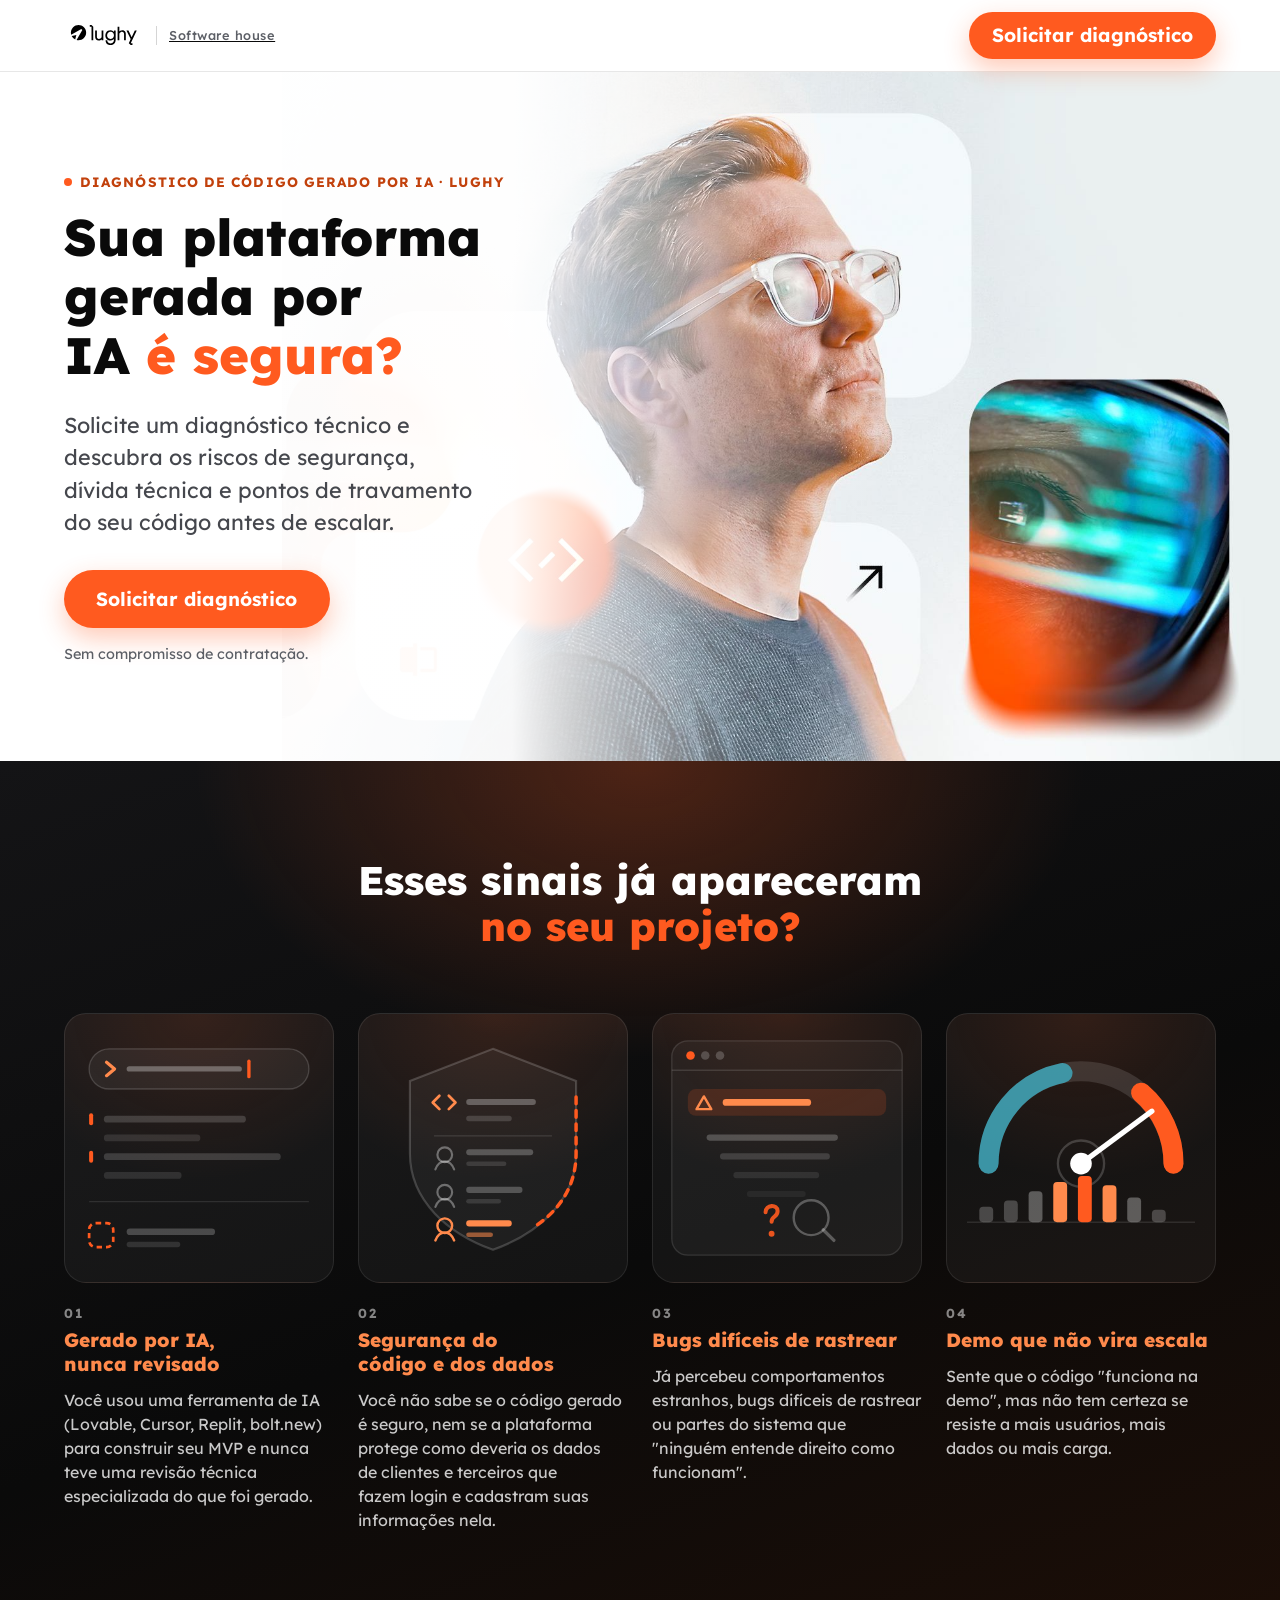
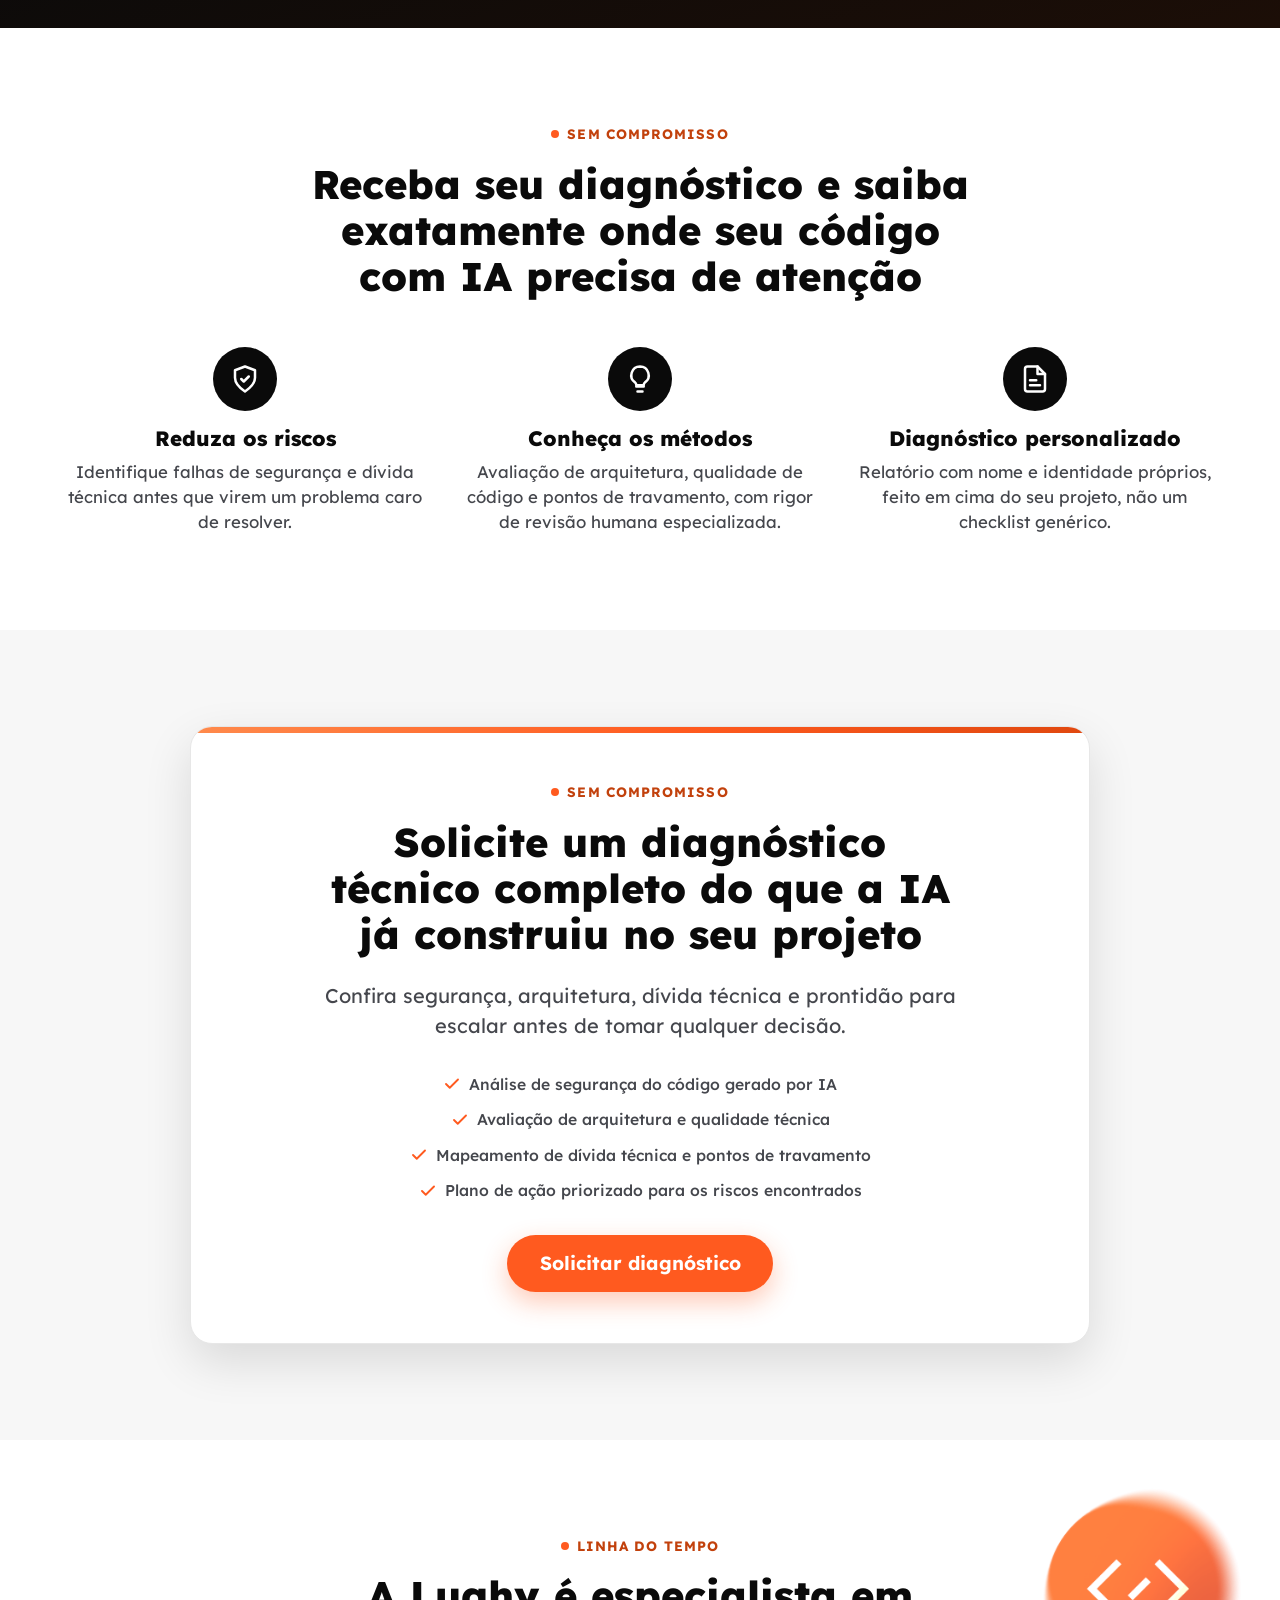
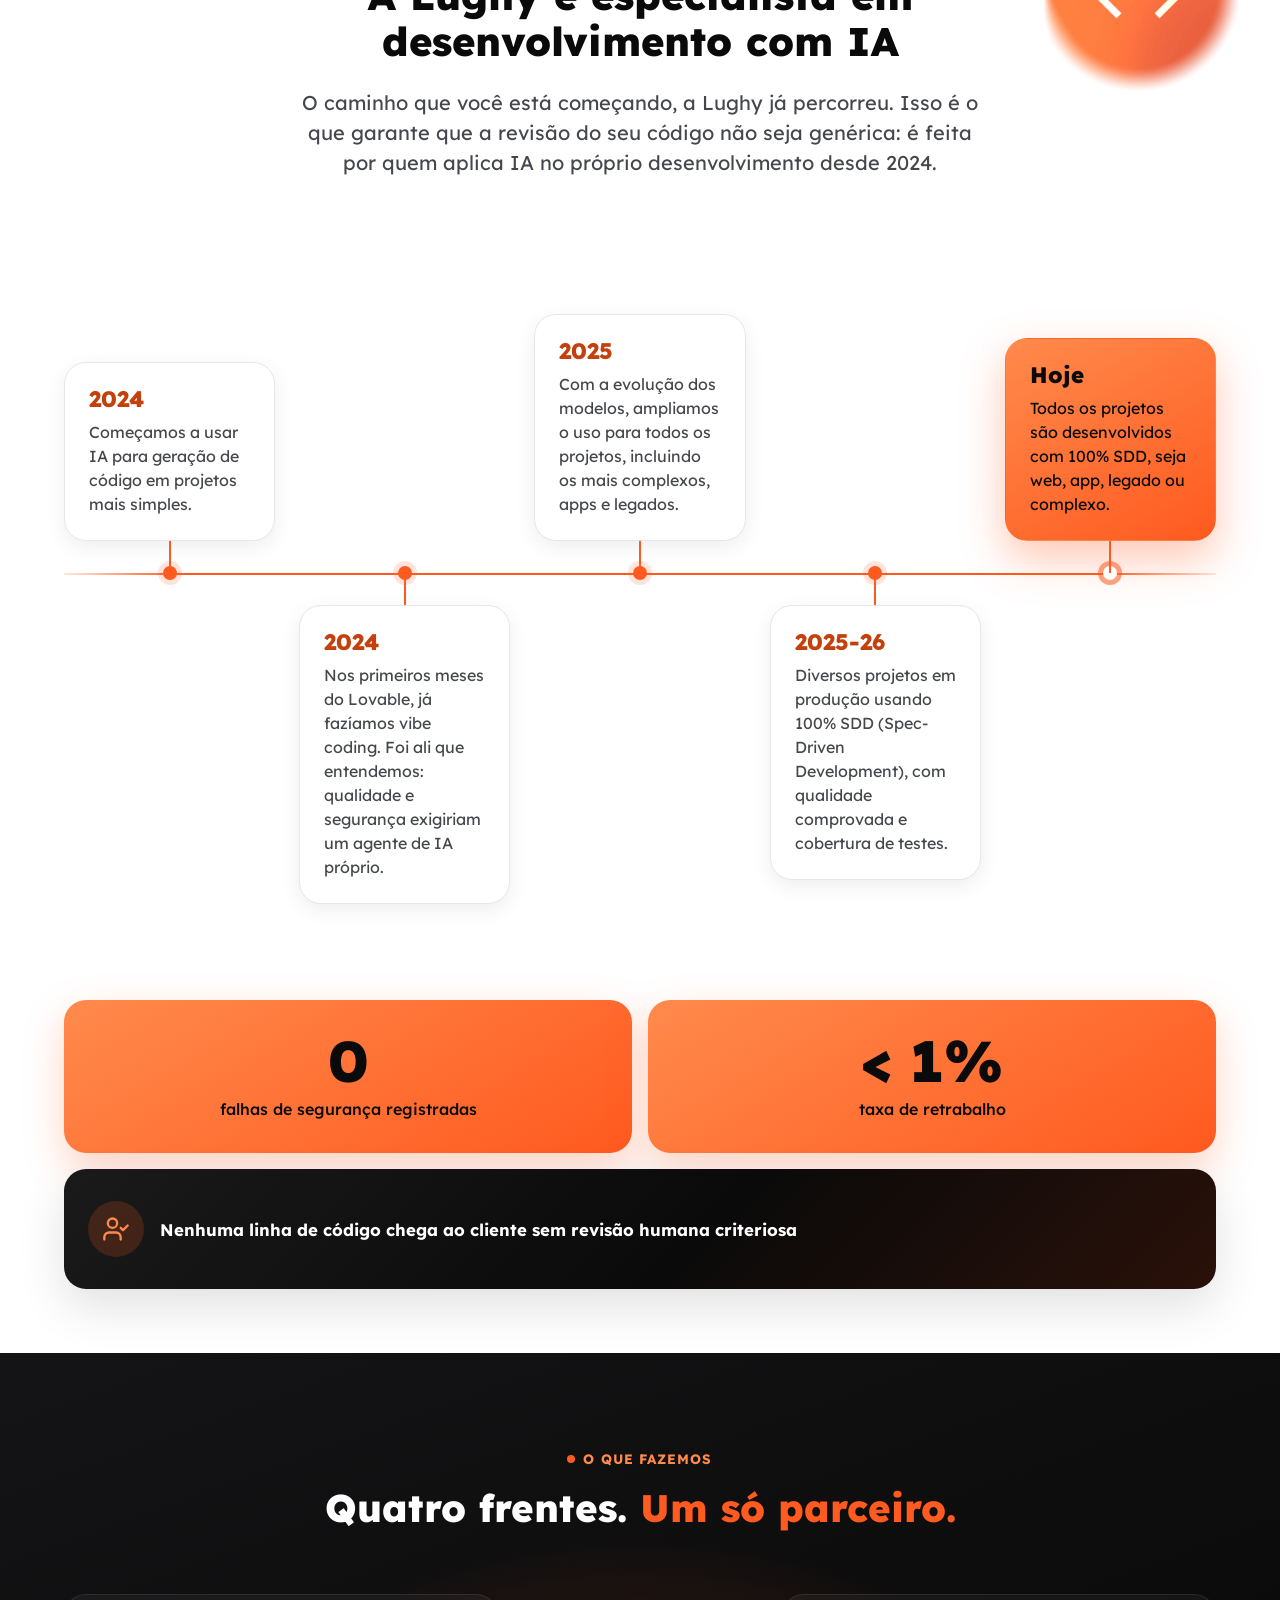
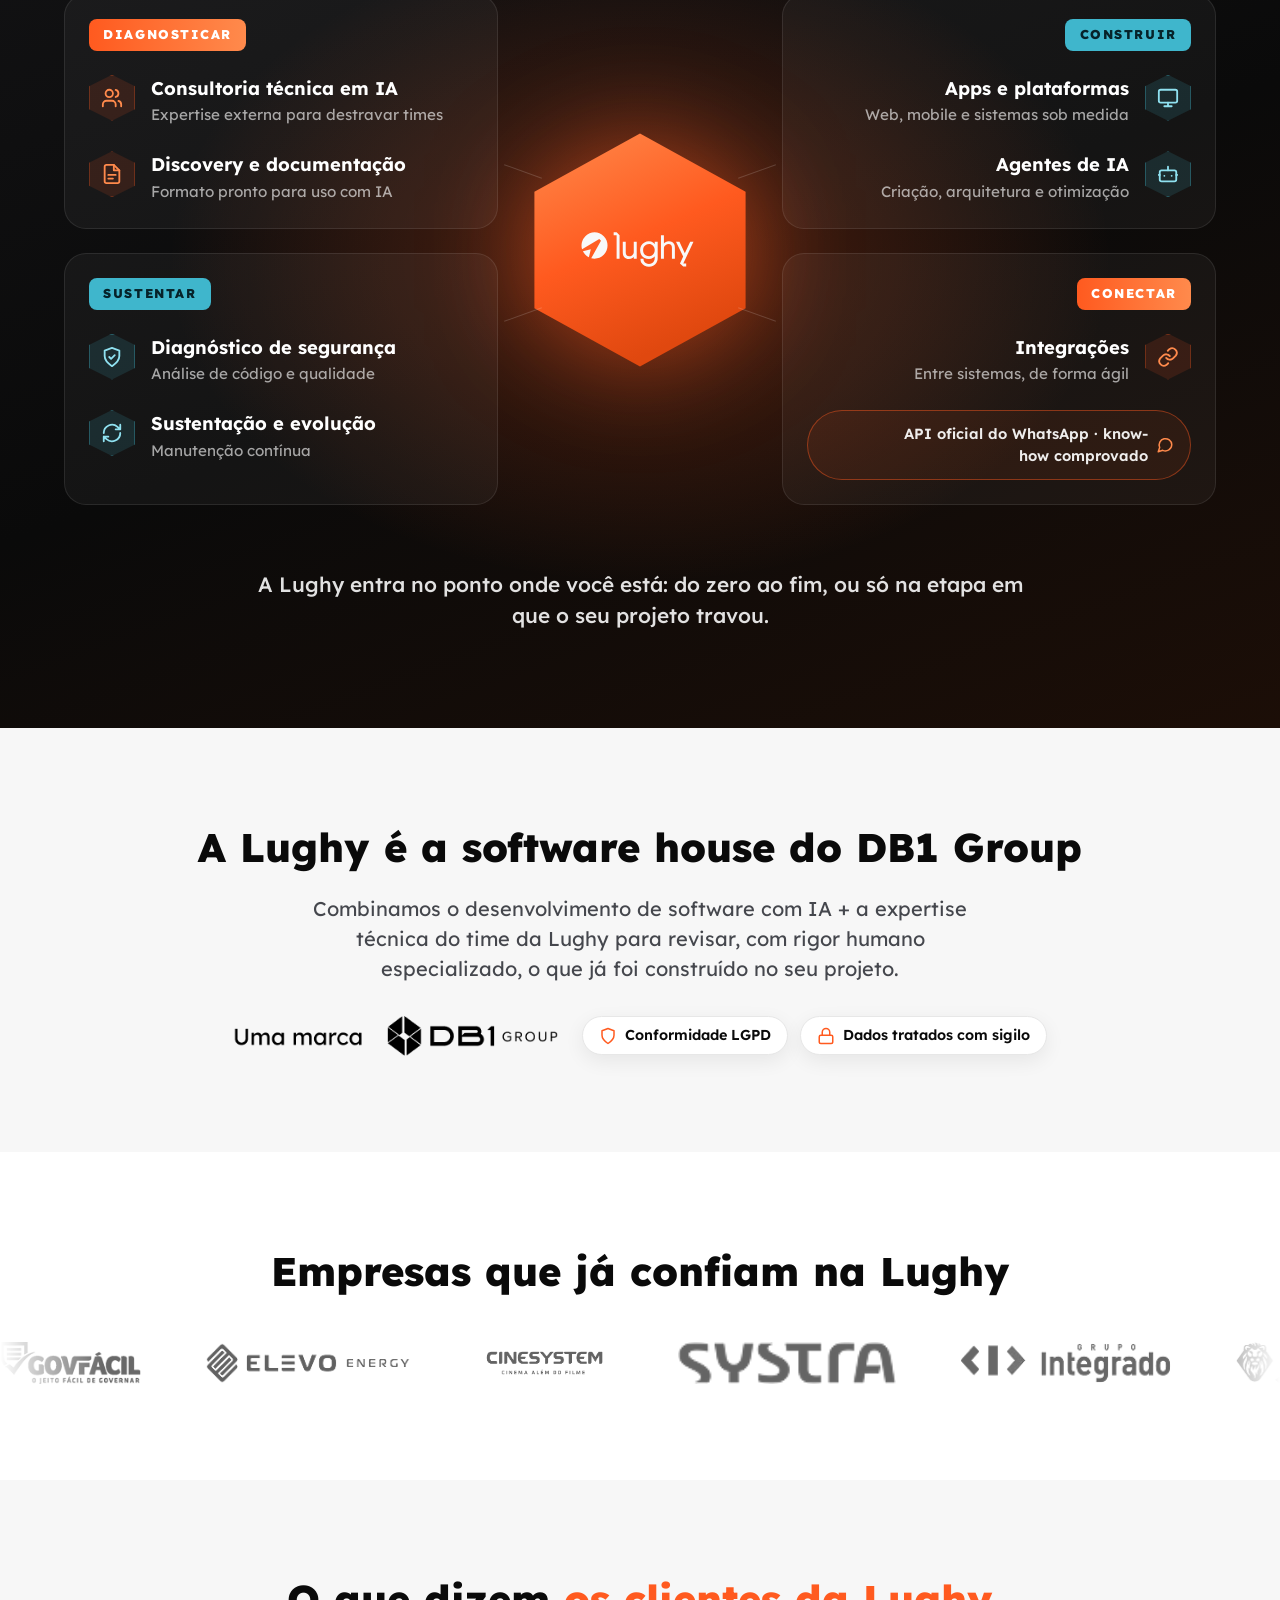
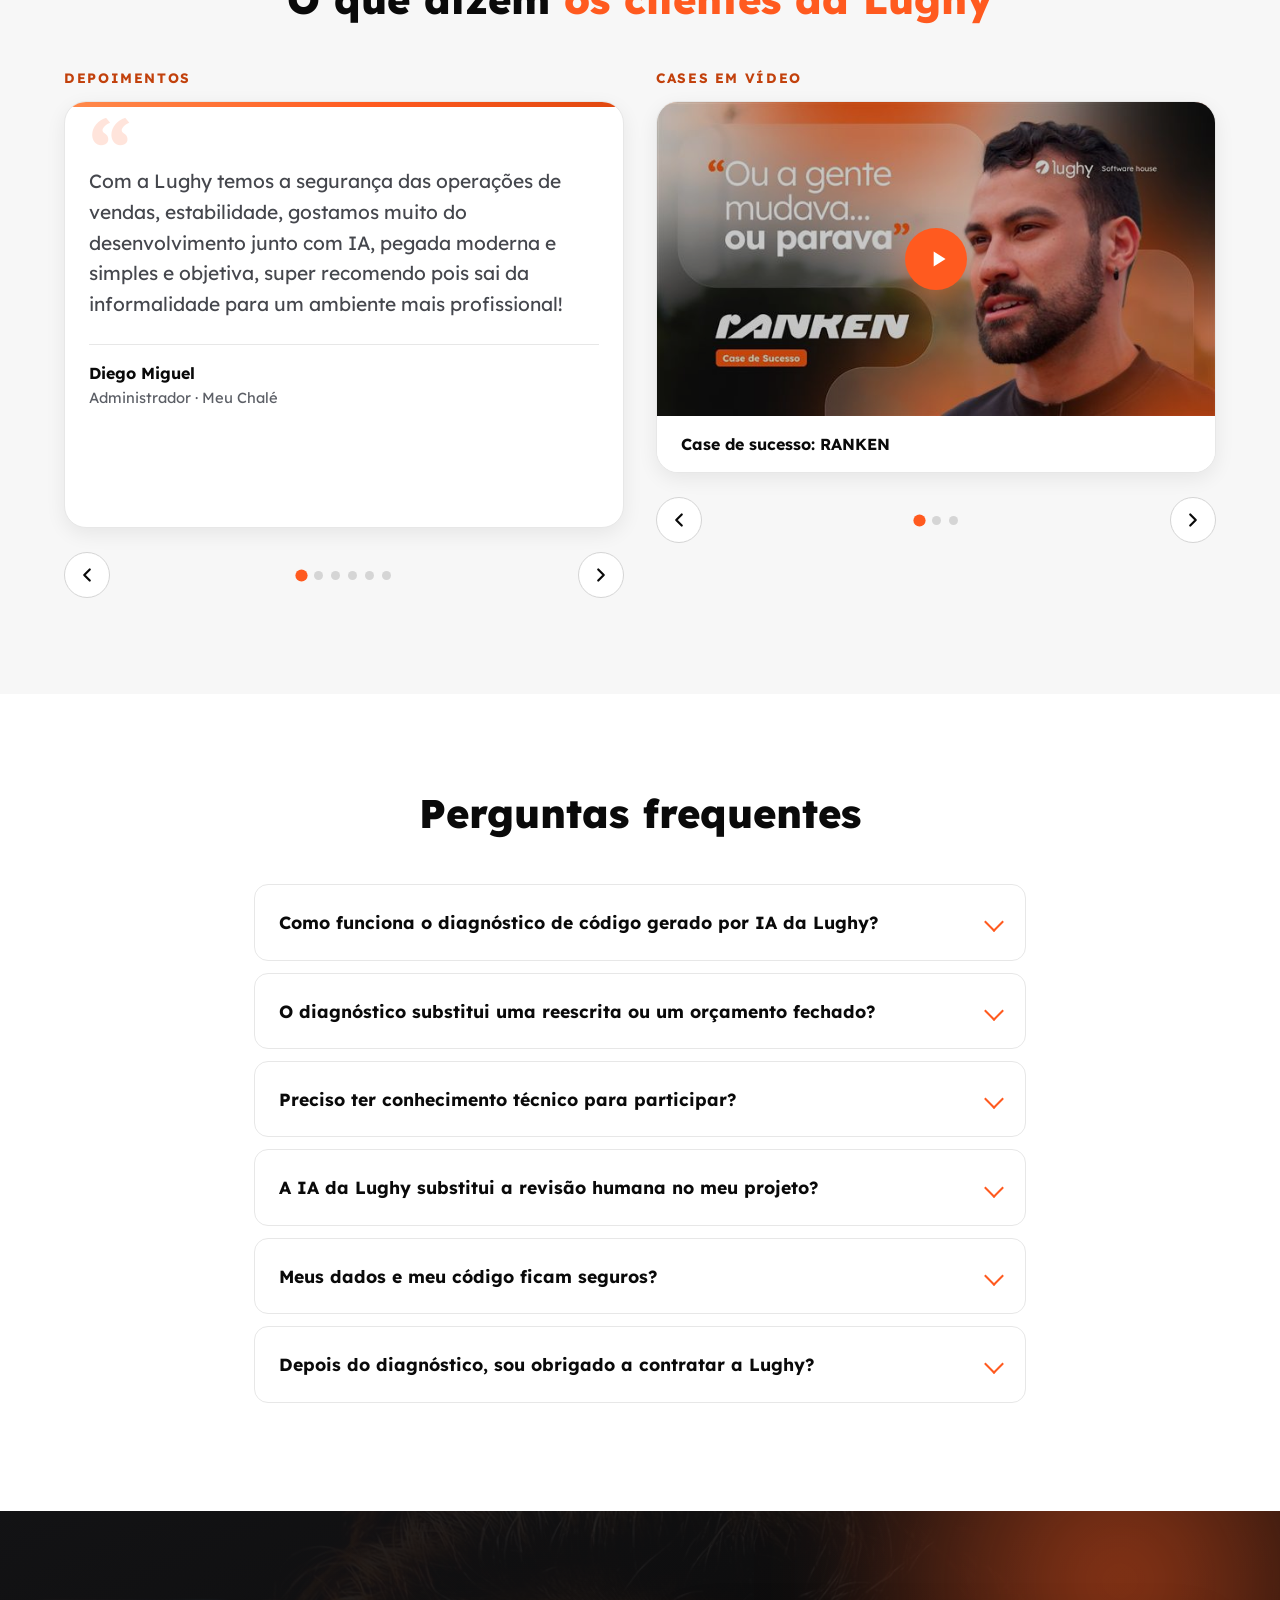
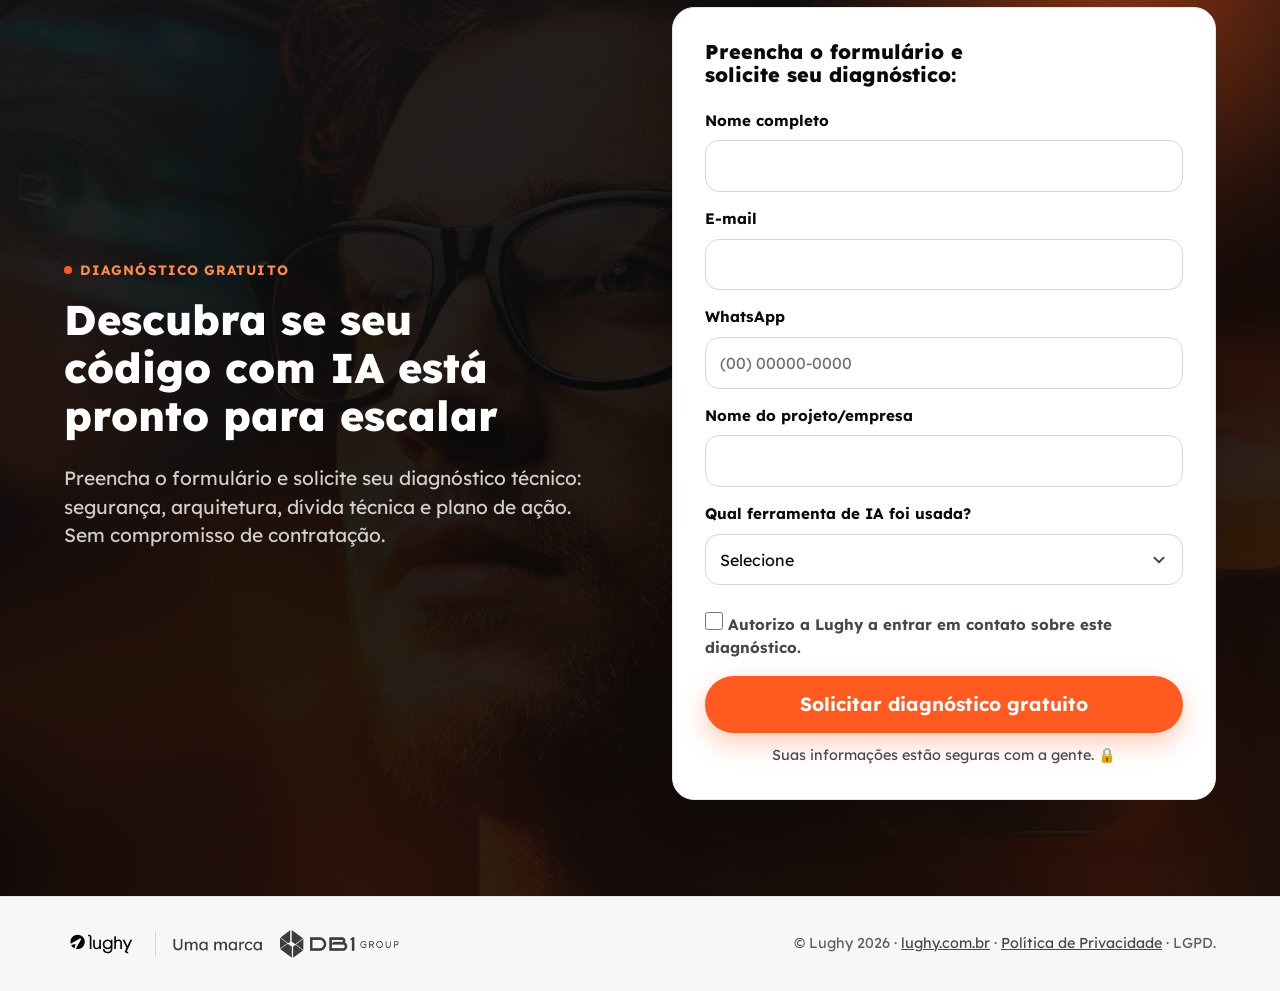
==== commit 2e8f9696: "Adiciona os cases em video ao lado dos depoimentos A secao vira duas colunas: depoimentos do NPS a e" ====
--- a/index.html
+++ b/index.html
@@ -487,82 +487,149 @@
            reaproveitado da LP de consultoria com Suk. Confirmar se pode ser usado nesta página. -->
     </section>
 
-    <!-- 9. Depoimentos (carrossel) — respostas do último NPS da Lughy.
-         Citações verbatim, exceto o corte marcado com reticências no da SYSTRA.
-         A curadoria e os cortes estão documentados no README. -->
+    <!-- 9. Vozes dos clientes: depoimentos do NPS + cases em vídeo.
+         Dois carrossels lado a lado, movidos pelo mesmo componente em script.js.
+         Os vídeos usam fachada: só a capa carrega no load, e o player do YouTube
+         entra na página quando a pessoa clica em assistir. -->
     <section class="section section--alt depoimentos" aria-labelledby="depoimentos-title">
       <div class="container">
         <h2 id="depoimentos-title" class="section__title">O que dizem <span class="hl">os clientes da Lughy</span></h2>
 
-        <div class="depo" data-depo>
-          <button class="depo__nav depo__nav--prev" type="button" aria-label="Depoimento anterior">
-            <svg viewBox="0 0 24 24" fill="none" stroke="currentColor" stroke-width="2.4" stroke-linecap="round" stroke-linejoin="round" aria-hidden="true"><path d="m15 18-6-6 6-6"/></svg>
-          </button>
-
-          <div class="depo__viewport">
-            <span class="depo__aspas" aria-hidden="true">&ldquo;</span>
-            <div class="depo__track" aria-live="polite">
-
-              <figure class="depo__item">
-                <blockquote><p>Com a Lughy temos a segurança das operações de vendas, estabilidade, gostamos muito do desenvolvimento junto com IA, pegada moderna e simples e objetiva, super recomendo pois sai da informalidade para um ambiente mais profissional!</p></blockquote>
-                <figcaption>
-                  <span class="depo__nome">Diego Miguel</span>
-                  <span class="depo__cargo">Administrador · Meu Chalé</span>
-                </figcaption>
-              </figure>
-
-              <figure class="depo__item" hidden>
-                <blockquote><p>Ficamos muito satisfeitos com a parceria da Lughy. Empresa extremamente séria e qualificada no que faz.</p></blockquote>
-                <figcaption>
-                  <span class="depo__nome">Felipe Loureiro</span>
-                  <span class="depo__cargo">CEO · SouFit</span>
-                </figcaption>
-              </figure>
-
-              <figure class="depo__item" hidden>
-                <blockquote><p>Inicialmente, entramos em contato com a Lughy para desenvolver uma nova versão de um aplicativo que já possuíamos. Ao longo das nossas conversas, porém, as conversas e a troca de ideias com a equipe trouxeram novos insights que ampliaram nossa visão sobre o produto. No fim, desenvolvemos uma solução muito melhor do que imaginávamos no início, e ficamos bastante satisfeitos com o resultado e com o trabalho realizado.</p></blockquote>
-                <figcaption>
-                  <span class="depo__nome">Lucas Endrissi</span>
-                  <span class="depo__cargo">Supervisor de Sistemas · Nipponflex</span>
-                </figcaption>
-              </figure>
-
-              <figure class="depo__item" hidden>
-                <blockquote><p>A experiência com a Lughy tem sido positiva. A equipe da Lughy proporcionou grandes trocas de conhecimento, que contribuíram positivamente para todos os projetos.</p></blockquote>
-                <figcaption>
-                  <span class="depo__nome">Roberta Pestana da Silva</span>
-                  <span class="depo__cargo">Coordenadora de Projetos · Trucks Control</span>
-                </figcaption>
-              </figure>
-
-              <figure class="depo__item" hidden>
-                <blockquote><p>O dashboard de avanço físico representa uma iniciativa inovadora e de alto valor agregado para o fortalecimento dos mecanismos de controle em empresas de engenharia consultiva. A transformação de dados em indicadores estratégicos torna essa solução um potencial case de sucesso, com impactos diretos na eficiência, na visibilidade gerencial e na qualidade da tomada de decisão. Participo desde o seu desenvolvimento na SYSTRA, e a evolução alcançada em conjunto com o time da Lughy foi extremamente relevante.</p></blockquote>
-                <figcaption>
-                  <span class="depo__nome">Thalita</span>
-                  <span class="depo__cargo">Analista de Controle de Documentação Sr. · SYSTRA</span>
-                </figcaption>
-              </figure>
-
-              <figure class="depo__item" hidden>
-                <blockquote><p>Não em um parágrafo, mas em uma frase: obrigado por me ajudarem a tornar o meu sonho realidade.</p></blockquote>
-                <figcaption>
-                  <span class="depo__nome">Pedro Quintana</span>
-                  <span class="depo__cargo">Fundador · SouFit</span>
-                </figcaption>
-              </figure>
-
-            </div>
-          </div>
-
-          <button class="depo__nav depo__nav--next" type="button" aria-label="Próximo depoimento">
-            <svg viewBox="0 0 24 24" fill="none" stroke="currentColor" stroke-width="2.4" stroke-linecap="round" stroke-linejoin="round" aria-hidden="true"><path d="m9 18 6-6-6-6"/></svg>
-          </button>
-
-          <div class="depo__dots" data-depo-dots></div>
+        <div class="vozes">
+
+          <!-- Coluna 1: depoimentos do NPS -->
+          <div class="vozes__col">
+            <h3 class="vozes__label">Depoimentos</h3>
+
+            <div class="depo" data-carrossel data-item=".depo__item">
+              <div class="depo__viewport">
+                <span class="depo__aspas" aria-hidden="true">&ldquo;</span>
+                <div class="depo__track" aria-live="polite">
+
+                  <figure class="depo__item">
+                    <blockquote><p>Com a Lughy temos a segurança das operações de vendas, estabilidade, gostamos muito do desenvolvimento junto com IA, pegada moderna e simples e objetiva, super recomendo pois sai da informalidade para um ambiente mais profissional!</p></blockquote>
+                    <figcaption>
+                      <span class="depo__nome">Diego Miguel</span>
+                      <span class="depo__cargo">Administrador · Meu Chalé</span>
+                    </figcaption>
+                  </figure>
+
+                  <figure class="depo__item" hidden>
+                    <blockquote><p>Ficamos muito satisfeitos com a parceria da Lughy. Empresa extremamente séria e qualificada no que faz.</p></blockquote>
+                    <figcaption>
+                      <span class="depo__nome">Felipe Loureiro</span>
+                      <span class="depo__cargo">CEO · SouFit</span>
+                    </figcaption>
+                  </figure>
+
+                  <figure class="depo__item" hidden>
+                    <blockquote><p>Inicialmente, entramos em contato com a Lughy para desenvolver uma nova versão de um aplicativo que já possuíamos. Ao longo das nossas conversas, porém, as conversas e a troca de ideias com a equipe trouxeram novos insights que ampliaram nossa visão sobre o produto. No fim, desenvolvemos uma solução muito melhor do que imaginávamos no início, e ficamos bastante satisfeitos com o resultado e com o trabalho realizado.</p></blockquote>
+                    <figcaption>
+                      <span class="depo__nome">Lucas Endrissi</span>
+                      <span class="depo__cargo">Supervisor de Sistemas · Nipponflex</span>
+                    </figcaption>
+                  </figure>
+
+                  <figure class="depo__item" hidden>
+                    <blockquote><p>A experiência com a Lughy tem sido positiva. A equipe da Lughy proporcionou grandes trocas de conhecimento, que contribuíram positivamente para todos os projetos.</p></blockquote>
+                    <figcaption>
+                      <span class="depo__nome">Roberta Pestana da Silva</span>
+                      <span class="depo__cargo">Coordenadora de Projetos · Trucks Control</span>
+                    </figcaption>
+                  </figure>
+
+                  <figure class="depo__item" hidden>
+                    <blockquote><p>O dashboard de avanço físico representa uma iniciativa inovadora e de alto valor agregado para o fortalecimento dos mecanismos de controle em empresas de engenharia consultiva. A transformação de dados em indicadores estratégicos torna essa solução um potencial case de sucesso, com impactos diretos na eficiência, na visibilidade gerencial e na qualidade da tomada de decisão. Participo desde o seu desenvolvimento na SYSTRA, e a evolução alcançada em conjunto com o time da Lughy foi extremamente relevante.</p></blockquote>
+                    <figcaption>
+                      <span class="depo__nome">Thalita</span>
+                      <span class="depo__cargo">Analista de Controle de Documentação Sr. · SYSTRA</span>
+                    </figcaption>
+                  </figure>
+
+                  <figure class="depo__item" hidden>
+                    <blockquote><p>Não em um parágrafo, mas em uma frase: obrigado por me ajudarem a tornar o meu sonho realidade.</p></blockquote>
+                    <figcaption>
+                      <span class="depo__nome">Pedro Quintana</span>
+                      <span class="depo__cargo">Fundador · SouFit</span>
+                    </figcaption>
+                  </figure>
+
+                </div>
+              </div>
+
+              <button class="depo__nav depo__nav--prev" type="button" aria-label="Depoimento anterior">
+                <svg viewBox="0 0 24 24" fill="none" stroke="currentColor" stroke-width="2.4" stroke-linecap="round" stroke-linejoin="round" aria-hidden="true"><path d="m15 18-6-6 6-6"/></svg>
+              </button>
+              <div class="depo__dots" data-carrossel-dots></div>
+              <button class="depo__nav depo__nav--next" type="button" aria-label="Próximo depoimento">
+                <svg viewBox="0 0 24 24" fill="none" stroke="currentColor" stroke-width="2.4" stroke-linecap="round" stroke-linejoin="round" aria-hidden="true"><path d="m9 18 6-6-6-6"/></svg>
+              </button>
+            </div>
+          </div>
+
+          <!-- Coluna 2: cases em vídeo -->
+          <div class="vozes__col">
+            <h3 class="vozes__label">Cases em vídeo</h3>
+
+            <div class="depo cases" data-carrossel data-item=".case">
+              <div class="depo__viewport cases__viewport">
+                <div class="depo__track" aria-live="polite">
+
+                  <figure class="case">
+                    <div class="case__quadro" data-video="9jExG5Czyek">
+                      <button class="case__play" type="button" aria-label="Assistir ao case de sucesso da RANKEN no YouTube">
+                        <img src="assets/cases/case-ranken.jpg" width="640" height="360" loading="lazy"
+                             alt="Capa do vídeo do case de sucesso da RANKEN" />
+                        <span class="case__icone" aria-hidden="true">
+                          <svg viewBox="0 0 24 24" fill="currentColor"><path d="M8 5.14v13.72L19 12z"/></svg>
+                        </span>
+                      </button>
+                    </div>
+                    <figcaption class="case__titulo">Case de sucesso: RANKEN</figcaption>
+                  </figure>
+
+                  <figure class="case" hidden>
+                    <div class="case__quadro" data-video="9lRz9R0BSvA">
+                      <button class="case__play" type="button" aria-label="Assistir ao case de sucesso da WEPSY no YouTube">
+                        <img src="assets/cases/case-wepsy.jpg" width="640" height="360" loading="lazy"
+                             alt="Capa do vídeo do case de sucesso da WEPSY" />
+                        <span class="case__icone" aria-hidden="true">
+                          <svg viewBox="0 0 24 24" fill="currentColor"><path d="M8 5.14v13.72L19 12z"/></svg>
+                        </span>
+                      </button>
+                    </div>
+                    <figcaption class="case__titulo">Case de sucesso: WEPSY</figcaption>
+                  </figure>
+
+                  <figure class="case" hidden>
+                    <div class="case__quadro" data-video="JUR65eviBWg">
+                      <button class="case__play" type="button" aria-label="Assistir ao case de sucesso do SuperProfessor no YouTube">
+                        <img src="assets/cases/case-superprofessor.jpg" width="640" height="360" loading="lazy"
+                             alt="Capa do vídeo do case de sucesso do SuperProfessor" />
+                        <span class="case__icone" aria-hidden="true">
+                          <svg viewBox="0 0 24 24" fill="currentColor"><path d="M8 5.14v13.72L19 12z"/></svg>
+                        </span>
+                      </button>
+                    </div>
+                    <figcaption class="case__titulo">Case de sucesso: SuperProfessor</figcaption>
+                  </figure>
+
+                </div>
+              </div>
+
+              <button class="depo__nav depo__nav--prev" type="button" aria-label="Case anterior">
+                <svg viewBox="0 0 24 24" fill="none" stroke="currentColor" stroke-width="2.4" stroke-linecap="round" stroke-linejoin="round" aria-hidden="true"><path d="m15 18-6-6 6-6"/></svg>
+              </button>
+              <div class="depo__dots" data-carrossel-dots></div>
+              <button class="depo__nav depo__nav--next" type="button" aria-label="Próximo case">
+                <svg viewBox="0 0 24 24" fill="none" stroke="currentColor" stroke-width="2.4" stroke-linecap="round" stroke-linejoin="round" aria-hidden="true"><path d="m9 18 6-6-6-6"/></svg>
+              </button>
+            </div>
+          </div>
+
         </div>
       </div>
     </section>
-
     <!-- 9. FAQ (acordeão) -->
     <section class="section faq" aria-labelledby="faq-title">
       <div class="container faq__inner">
--- a/styles.css
+++ b/styles.css
@@ -1164,13 +1164,26 @@
   margin-bottom: var(--space-7);
 }
 
+/* Duas colunas: depoimentos do NPS à esquerda, cases em vídeo à direita.
+   Empilham no mobile. */
+.vozes {
+  display: grid;
+  gap: var(--space-7);
+  align-items: start;
+}
+.vozes__label {
+  font-size: 0.85rem;
+  font-weight: var(--fw-bold);
+  letter-spacing: 0.12em;
+  text-transform: uppercase;
+  color: var(--laranja-texto);
+  margin-bottom: var(--space-4);
+}
+
 .depo {
   position: relative;
   display: grid;
-  grid-template-columns: 1fr;
   gap: var(--space-5);
-  max-width: 900px;
-  margin-inline: auto;
 }
 
 .depo__viewport {
@@ -1276,15 +1289,68 @@
 .depo__dots     { grid-column: 2; grid-row: 2; align-self: center; }
 .depo__nav--next { grid-column: 3; grid-row: 2; justify-self: end; }
 
-@media (min-width: 768px) {
-  /* setas nas laterais do card, pontos embaixo */
-  .depo {
-    grid-template-columns: 46px 1fr 46px;
-    align-items: center;
-    gap: var(--space-4) var(--space-5);
+/* =========================================================
+   Cases em vídeo (fachada: capa + play, o player entra no clique)
+   ========================================================= */
+.cases__viewport { padding: 0; overflow: hidden; }
+.cases__viewport .depo__track { height: 100%; }
+
+.case { margin: 0; }
+.case__quadro {
+  position: relative;
+  aspect-ratio: 16 / 9;
+  background: var(--cinza-100);
+  overflow: hidden;
+}
+.case__play {
+  display: block;
+  width: 100%; height: 100%;
+  padding: 0;
+  border: 0;
+  background: none;
+  cursor: pointer;
+  position: relative;
+}
+.case__play img { width: 100%; height: 100%; object-fit: cover; }
+/* escurece a capa para o botão de play não competir com a imagem */
+.case__play::after {
+  content: "";
+  position: absolute; inset: 0;
+  background: rgba(10, 10, 10, 0.22);
+  transition: background-color 0.25s ease;
+}
+.case__play:hover::after { background: rgba(10, 10, 10, 0.08); }
+.case__icone {
+  position: absolute;
+  top: 50%; left: 50%;
+  transform: translate(-50%, -50%);
+  z-index: 2;
+  display: inline-flex;
+  align-items: center;
+  justify-content: center;
+  width: 62px; height: 62px;
+  border-radius: 50%;
+  background: var(--laranja-lughy);
+  color: var(--branco);
+  box-shadow: 0 12px 30px rgba(255, 90, 31, 0.45);
+  transition: transform 0.25s ease, background-color 0.2s ease;
+}
+.case__play:hover .case__icone {
+  transform: translate(-50%, -50%) scale(1.08);
+  background: var(--laranja-lughy-dark);
+}
+.case__icone svg { width: 26px; height: 26px; margin-left: 3px; }
+.case__iframe { width: 100%; height: 100%; border: 0; display: block; }
+.case__titulo {
+  padding: var(--space-4) var(--space-5);
+  font-weight: var(--fw-bold);
+  color: var(--preto);
+  background: var(--branco);
+}
+
+@media (min-width: 1025px) {
+  .vozes {
+    grid-template-columns: 1fr 1fr;
+    gap: var(--space-6);
   }
-  .depo__viewport { grid-column: 2; grid-row: 1; padding-inline: var(--space-7); }
-  .depo__nav--prev { grid-column: 1; grid-row: 1; justify-self: center; }
-  .depo__nav--next { grid-column: 3; grid-row: 1; justify-self: center; }
-  .depo__dots { grid-column: 2; grid-row: 2; }
-}
+}
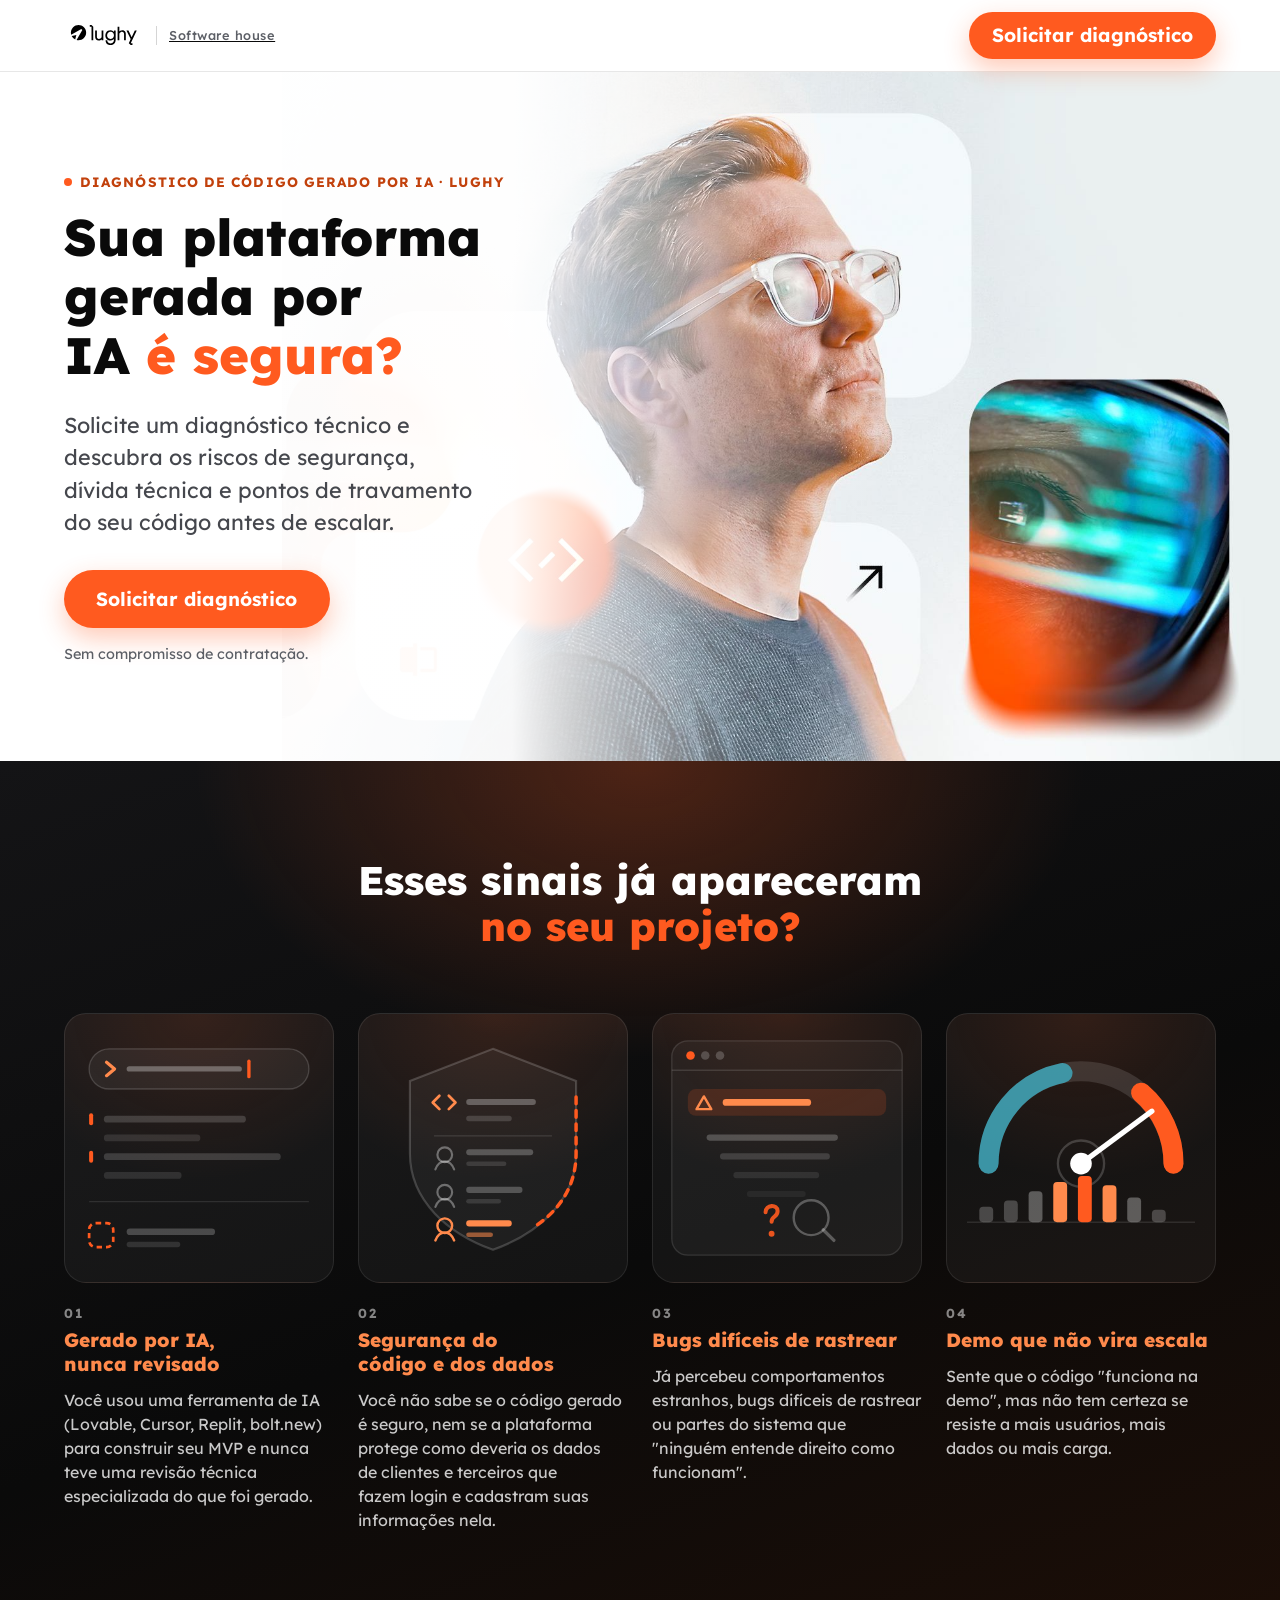
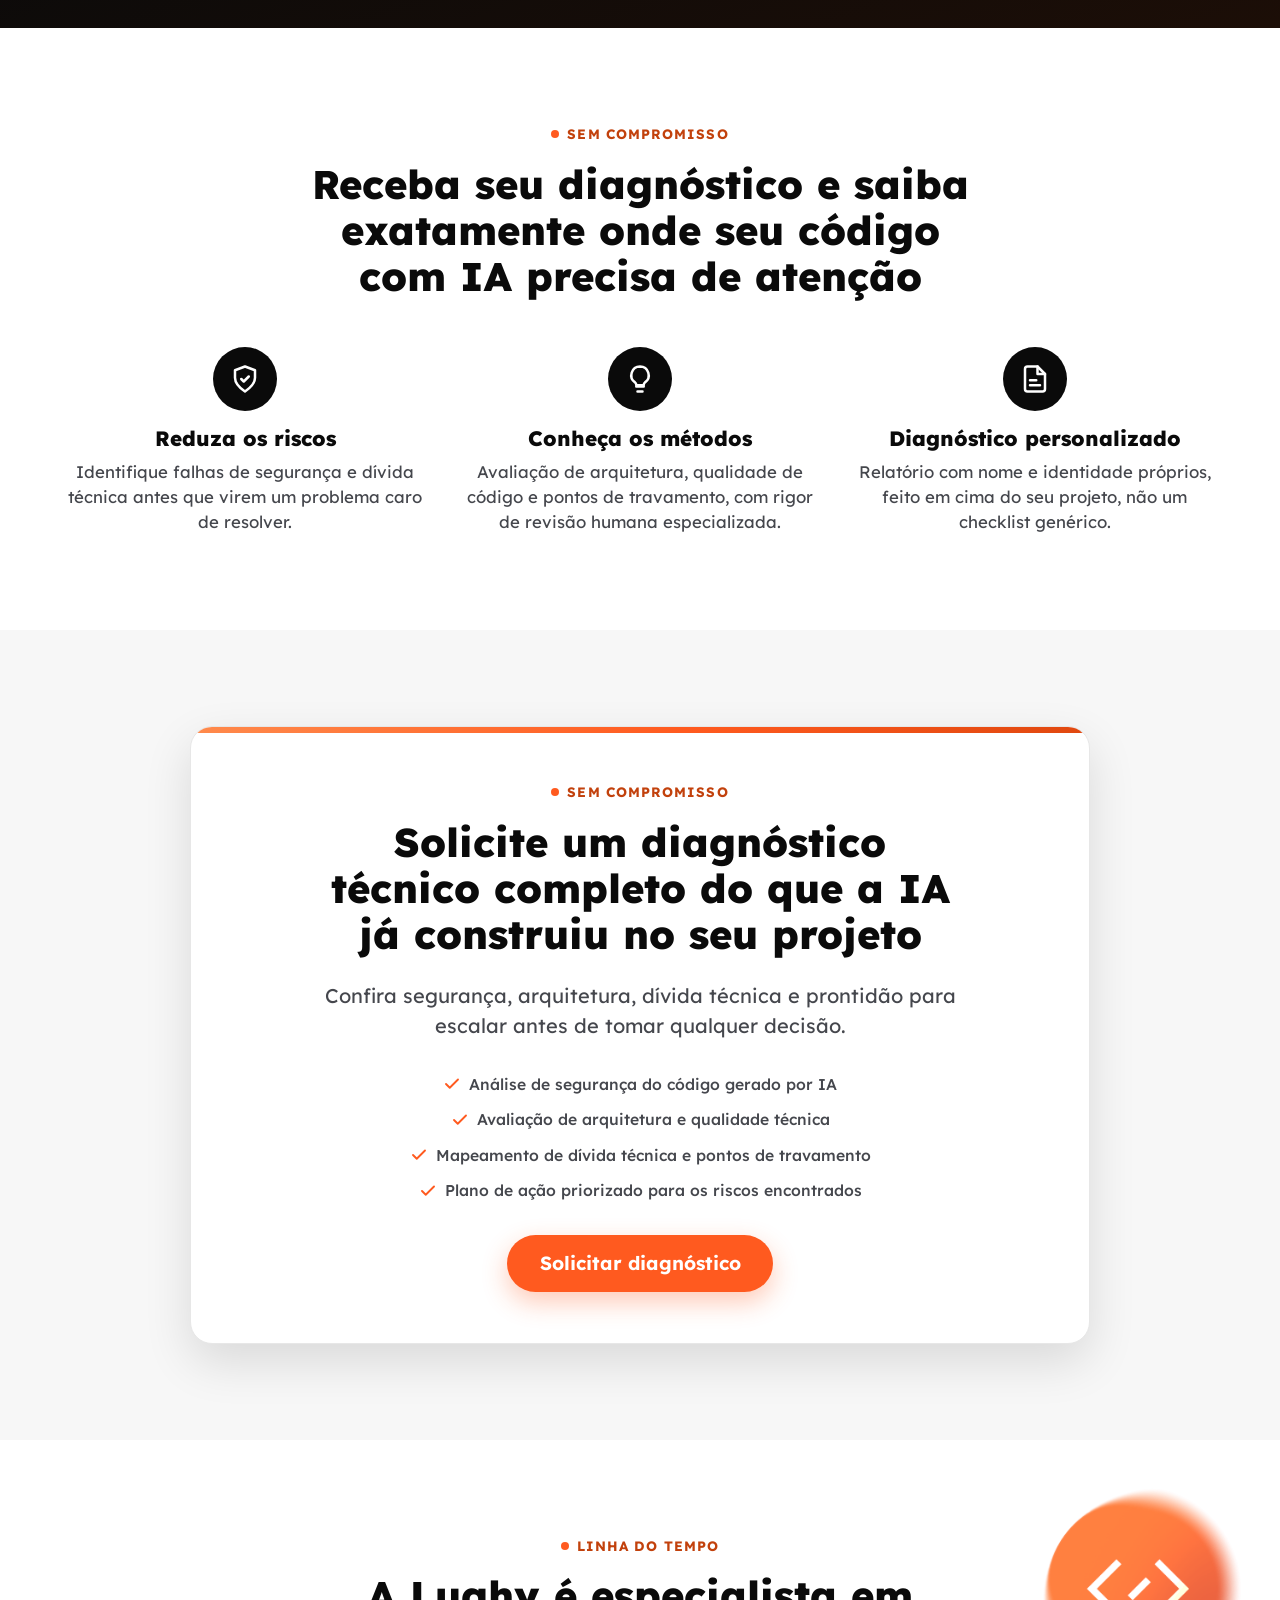
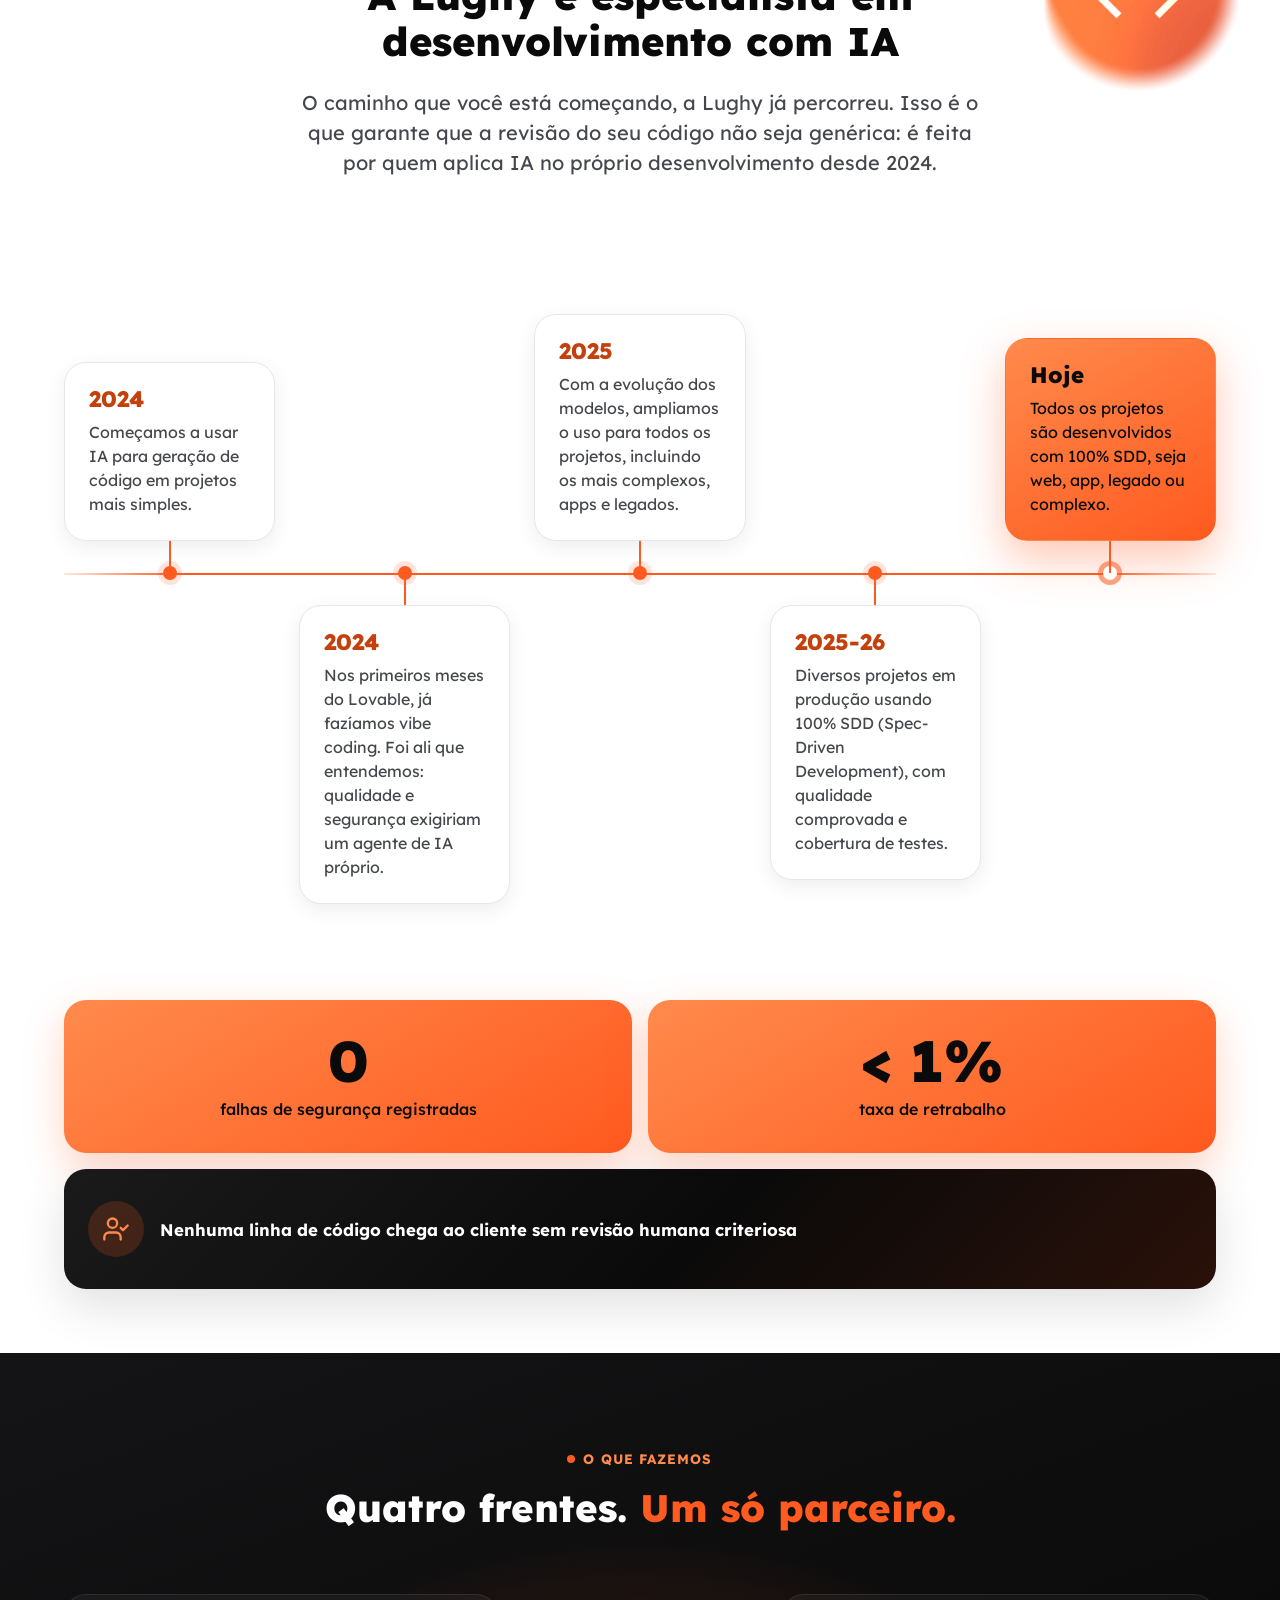
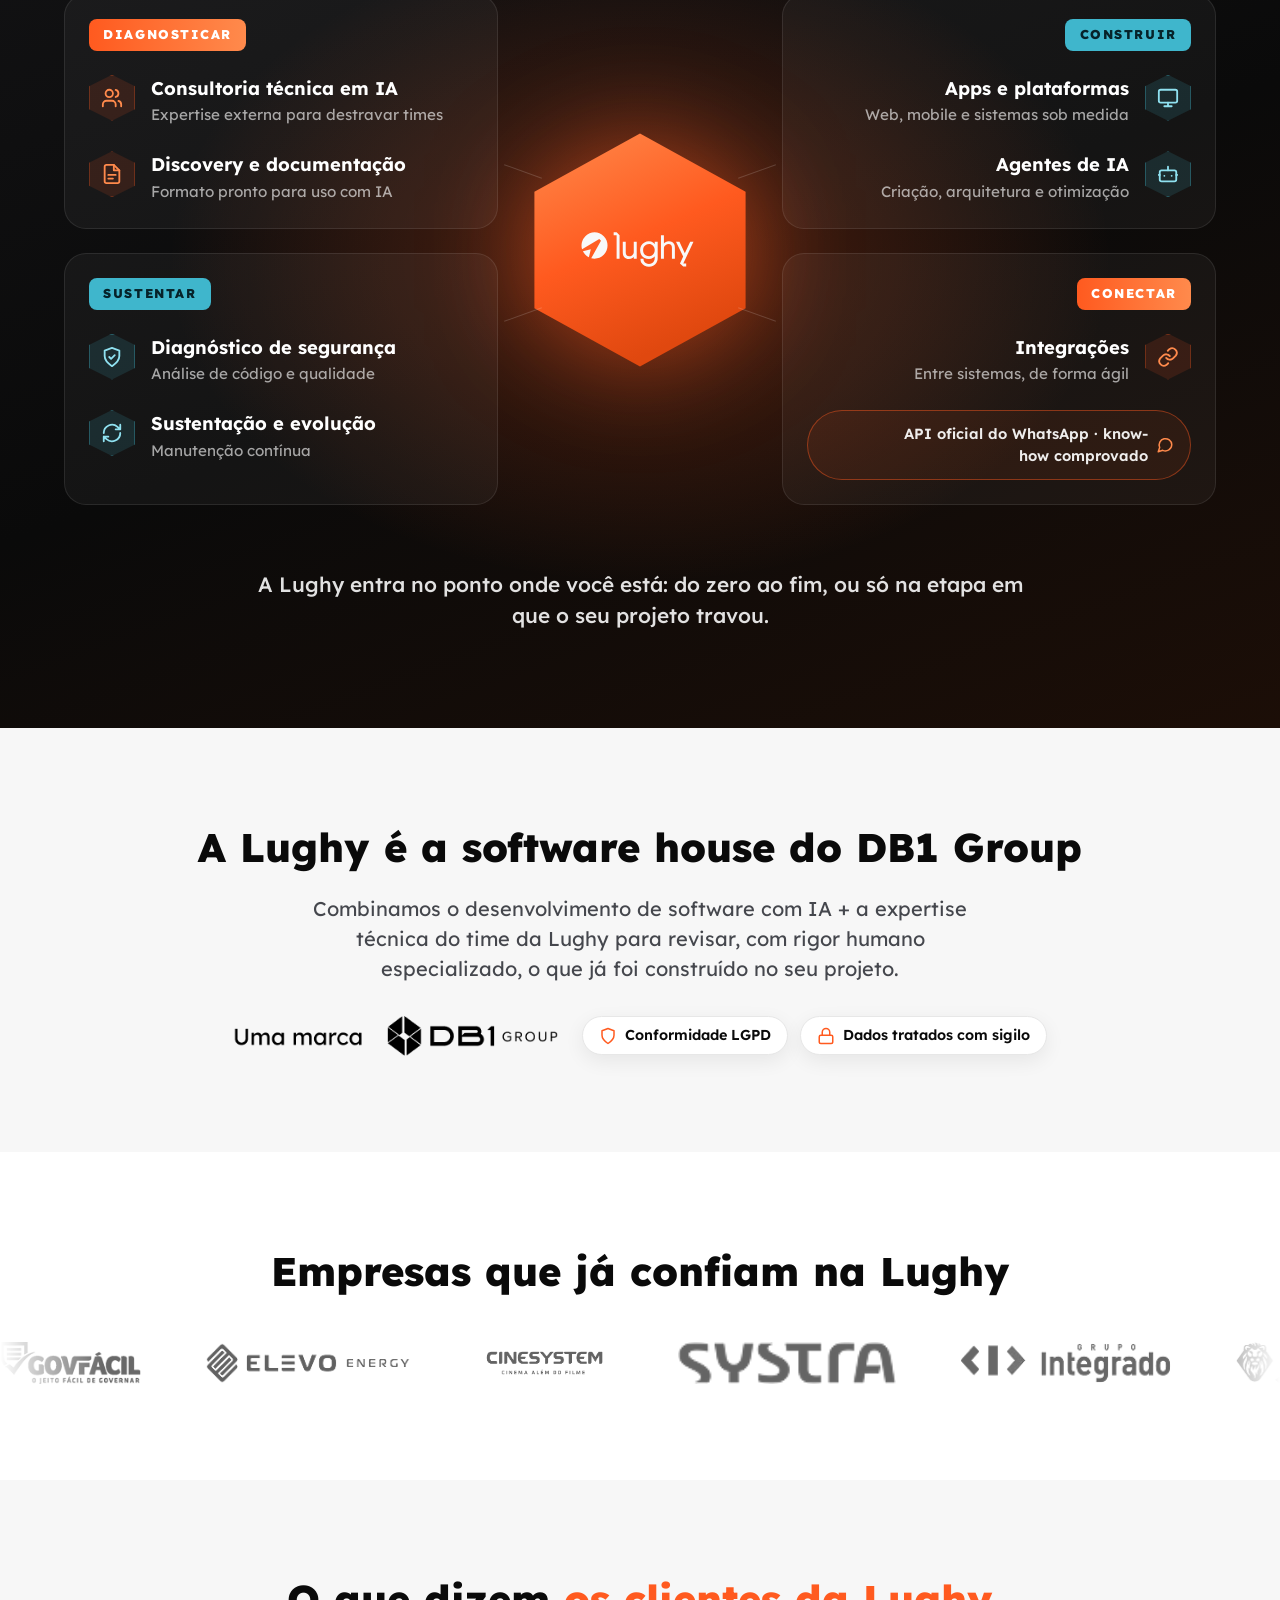
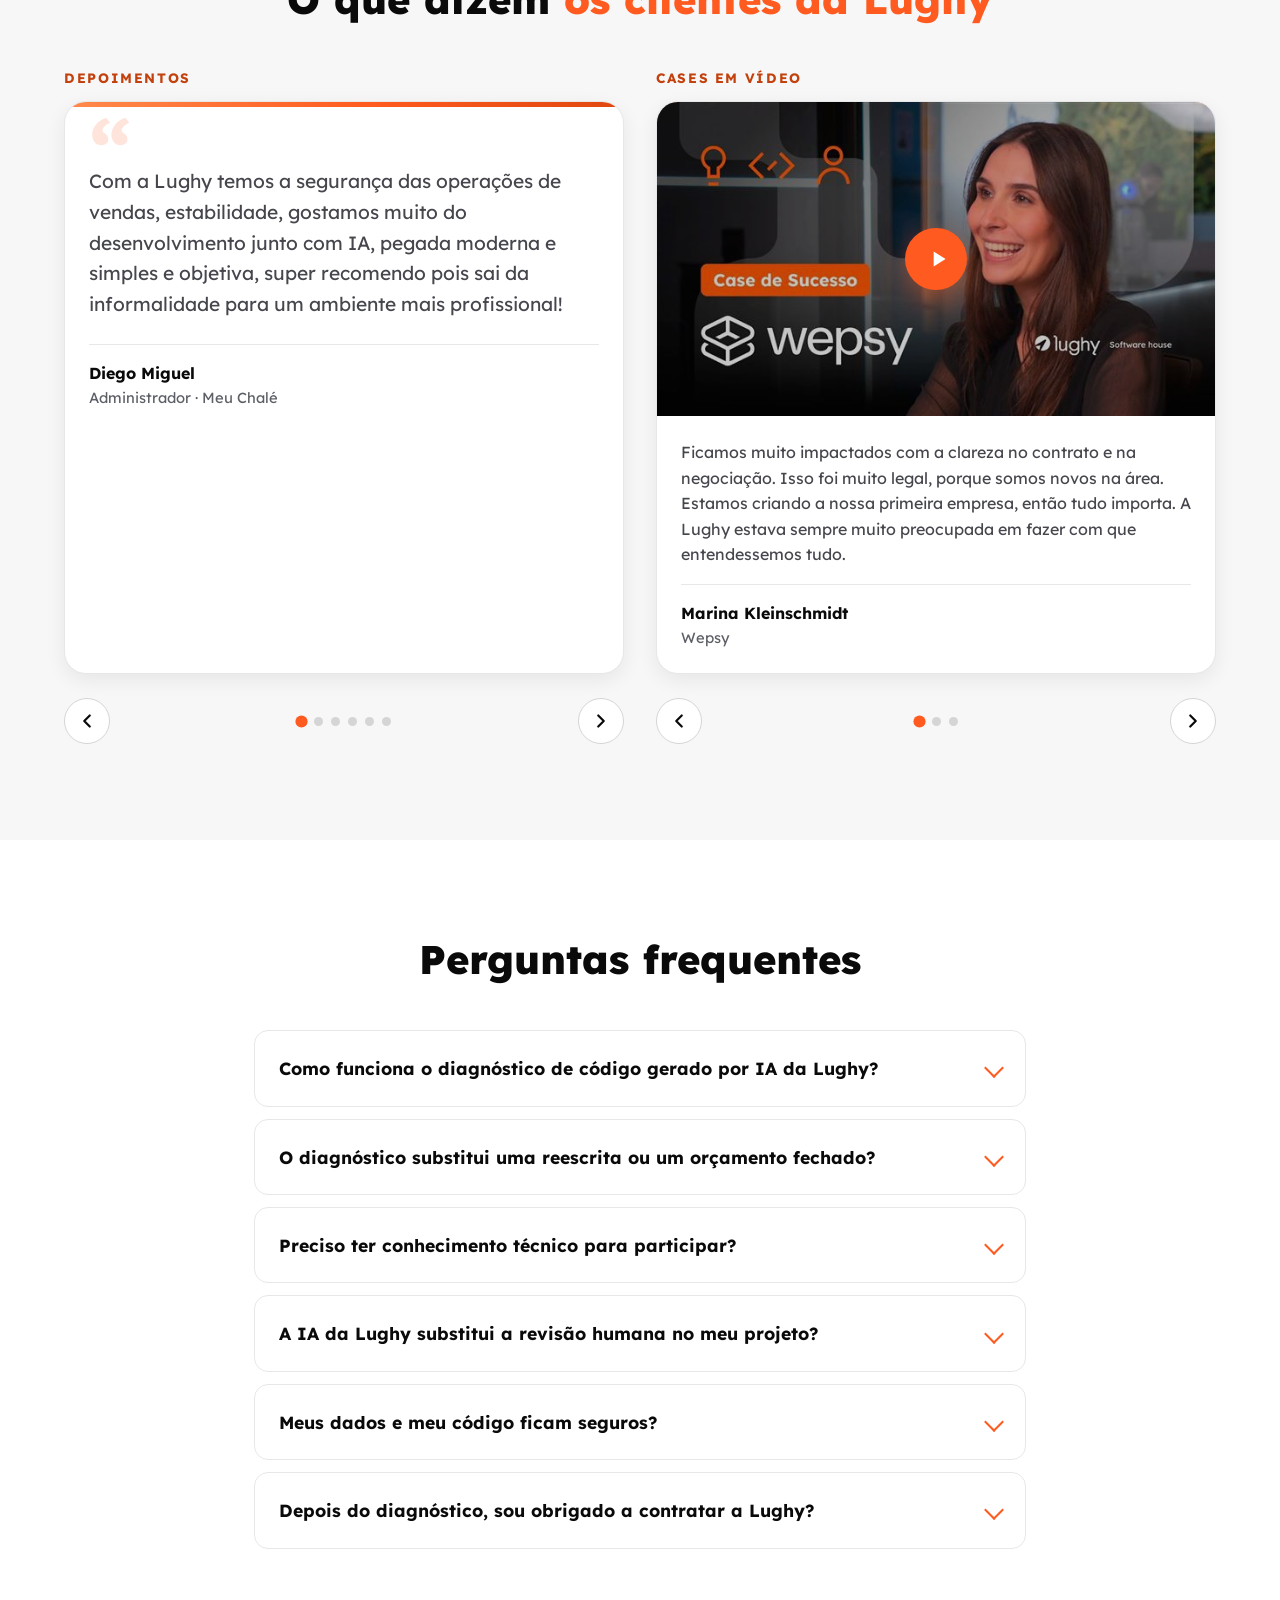
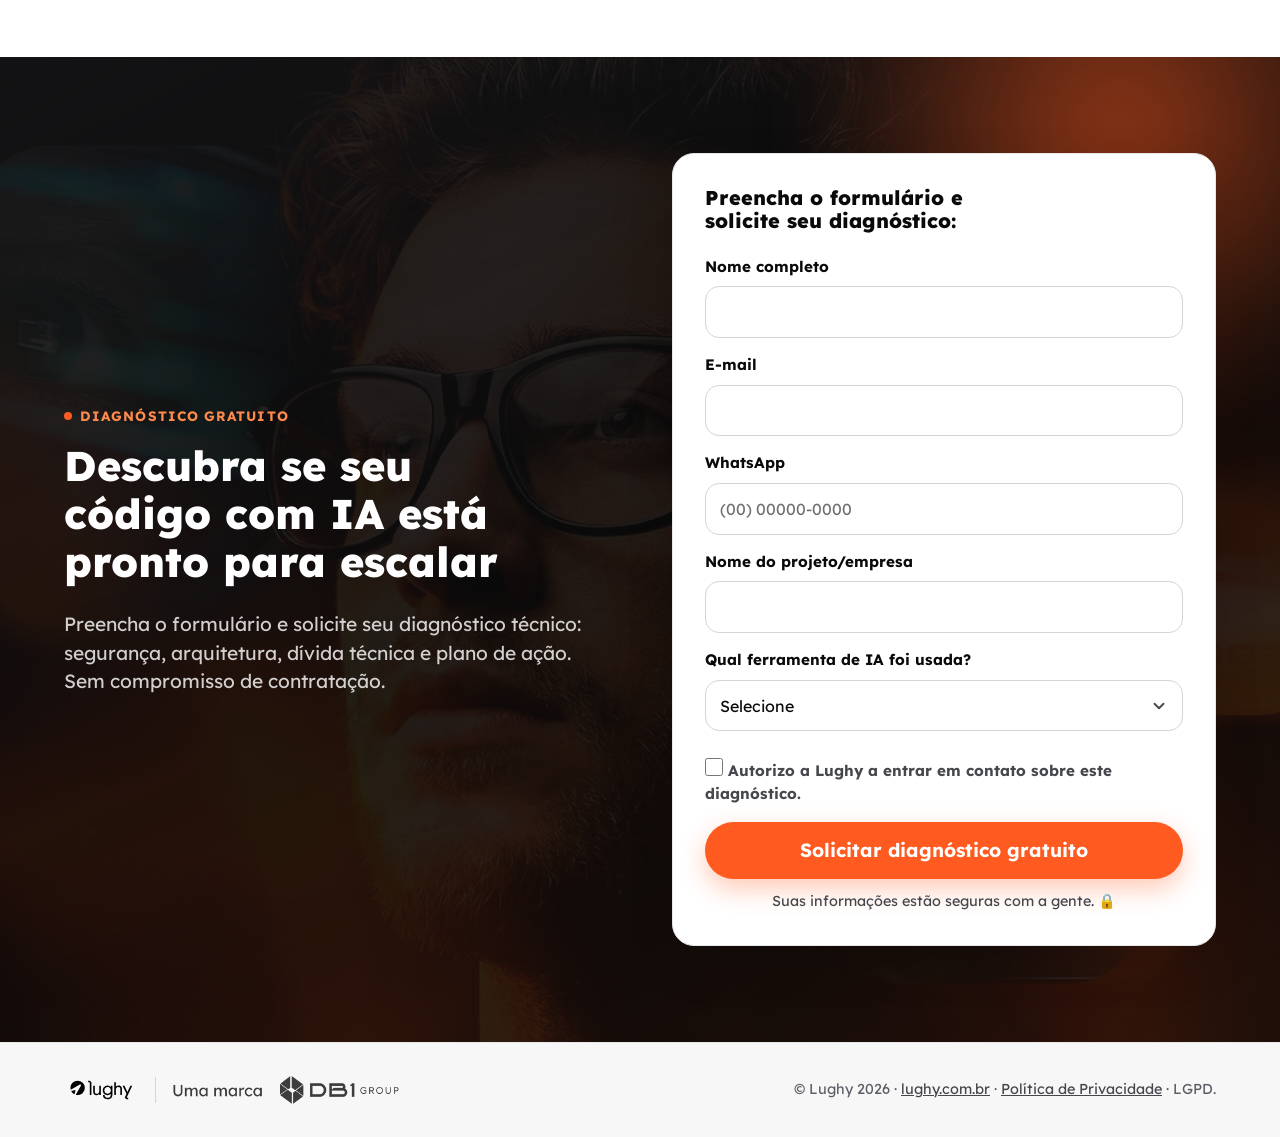
==== commit dc83ed03: "Cases em video ganham o mesmo enquadramento dos depoimentos Cada card agora e video em cima, citacao" ====
--- a/index.html
+++ b/index.html
@@ -576,42 +576,60 @@
                 <div class="depo__track" aria-live="polite">
 
                   <figure class="case">
-                    <div class="case__quadro" data-video="9jExG5Czyek">
-                      <button class="case__play" type="button" aria-label="Assistir ao case de sucesso da RANKEN no YouTube">
-                        <img src="assets/cases/case-ranken.jpg" width="640" height="360" loading="lazy"
-                             alt="Capa do vídeo do case de sucesso da RANKEN" />
+                    <div class="case__quadro" data-video="9lRz9R0BSvA">
+                      <button class="case__play" type="button" aria-label="Assistir ao case de sucesso da Wepsy no YouTube">
+                        <img src="assets/cases/case-wepsy.jpg" width="640" height="360" loading="lazy"
+                             alt="Capa do vídeo do case de sucesso da Wepsy" />
                         <span class="case__icone" aria-hidden="true">
                           <svg viewBox="0 0 24 24" fill="currentColor"><path d="M8 5.14v13.72L19 12z"/></svg>
                         </span>
                       </button>
                     </div>
-                    <figcaption class="case__titulo">Case de sucesso: RANKEN</figcaption>
+                    <div class="case__corpo">
+                      <blockquote><p>Ficamos muito impactados com a clareza no contrato e na negociação. Isso foi muito legal, porque somos novos na área. Estamos criando a nossa primeira empresa, então tudo importa. A Lughy estava sempre muito preocupada em fazer com que entendessemos tudo.</p></blockquote>
+                      <figcaption>
+                        <span class="depo__nome">Marina Kleinschmidt</span>
+                        <span class="depo__cargo">Wepsy</span>
+                      </figcaption>
+                    </div>
                   </figure>
 
                   <figure class="case" hidden>
-                    <div class="case__quadro" data-video="9lRz9R0BSvA">
-                      <button class="case__play" type="button" aria-label="Assistir ao case de sucesso da WEPSY no YouTube">
-                        <img src="assets/cases/case-wepsy.jpg" width="640" height="360" loading="lazy"
-                             alt="Capa do vídeo do case de sucesso da WEPSY" />
+                    <div class="case__quadro" data-video="JUR65eviBWg">
+                      <button class="case__play" type="button" aria-label="Assistir ao case de sucesso do Super Professor no YouTube">
+                        <img src="assets/cases/case-superprofessor.jpg" width="640" height="360" loading="lazy"
+                             alt="Capa do vídeo do case de sucesso do Super Professor" />
                         <span class="case__icone" aria-hidden="true">
                           <svg viewBox="0 0 24 24" fill="currentColor"><path d="M8 5.14v13.72L19 12z"/></svg>
                         </span>
                       </button>
                     </div>
-                    <figcaption class="case__titulo">Case de sucesso: WEPSY</figcaption>
+                    <div class="case__corpo">
+                      <blockquote><p>Um grande ponto é a abertura que a gente tem com a Lughy de poder construir junto um modelo que seja bom pro cliente e que também seja bom pra empresa.</p></blockquote>
+                      <figcaption>
+                        <span class="depo__nome">Harrisson Brait</span>
+                        <span class="depo__cargo">Super Professor</span>
+                      </figcaption>
+                    </div>
                   </figure>
 
                   <figure class="case" hidden>
-                    <div class="case__quadro" data-video="JUR65eviBWg">
-                      <button class="case__play" type="button" aria-label="Assistir ao case de sucesso do SuperProfessor no YouTube">
-                        <img src="assets/cases/case-superprofessor.jpg" width="640" height="360" loading="lazy"
-                             alt="Capa do vídeo do case de sucesso do SuperProfessor" />
+                    <div class="case__quadro" data-video="9jExG5Czyek">
+                      <button class="case__play" type="button" aria-label="Assistir ao case de sucesso da Ranken no YouTube">
+                        <img src="assets/cases/case-ranken.jpg" width="640" height="360" loading="lazy"
+                             alt="Capa do vídeo do case de sucesso da Ranken" />
                         <span class="case__icone" aria-hidden="true">
                           <svg viewBox="0 0 24 24" fill="currentColor"><path d="M8 5.14v13.72L19 12z"/></svg>
                         </span>
                       </button>
                     </div>
-                    <figcaption class="case__titulo">Case de sucesso: SuperProfessor</figcaption>
+                    <div class="case__corpo">
+                      <blockquote><p>Agora temos informação direta a todos os dados dentro do nosso aplicativo. Antes era terceirizado e não tínhamos acesso as informações.</p></blockquote>
+                      <figcaption>
+                        <span class="depo__nome">Thales Moreira</span>
+                        <span class="depo__cargo">Sócio · Ranken</span>
+                      </figcaption>
+                    </div>
                   </figure>
 
                 </div>
--- a/styles.css
+++ b/styles.css
@@ -1292,8 +1292,15 @@
 /* =========================================================
    Cases em vídeo (fachada: capa + play, o player entra no clique)
    ========================================================= */
-.cases__viewport { padding: 0; overflow: hidden; }
-.cases__viewport .depo__track { height: 100%; }
+/* Sem padding: o vídeo sangra até a borda do card. O conteúdo fica rente ao
+   topo — centralizar abriria um vão acima do vídeo e quebraria esse efeito. */
+.cases__viewport { padding: 0; overflow: hidden; display: flex; }
+.cases__viewport .depo__track {
+  flex: 1;
+  display: flex;
+  flex-direction: column;
+  justify-content: flex-start;
+}
 
 .case { margin: 0; }
 .case__quadro {
@@ -1341,11 +1348,23 @@
 }
 .case__icone svg { width: 26px; height: 26px; margin-left: 3px; }
 .case__iframe { width: 100%; height: 100%; border: 0; display: block; }
-.case__titulo {
-  padding: var(--space-4) var(--space-5);
-  font-weight: var(--fw-bold);
-  color: var(--preto);
-  background: var(--branco);
+
+/* Abaixo do vídeo, o mesmo enquadramento do card de depoimento:
+   citação, linha divisória, nome e empresa. */
+.case__corpo { padding: var(--space-5); }
+.case__corpo blockquote { margin: 0; }
+.case__corpo blockquote p {
+  font-size: 1rem;
+  line-height: 1.6;
+  color: var(--cinza-700);
+  margin-bottom: var(--space-4);
+}
+.case__corpo figcaption {
+  display: flex;
+  flex-direction: column;
+  gap: 2px;
+  padding-top: var(--space-4);
+  border-top: 1px solid var(--cinza-200);
 }
 
 @media (min-width: 1025px) {
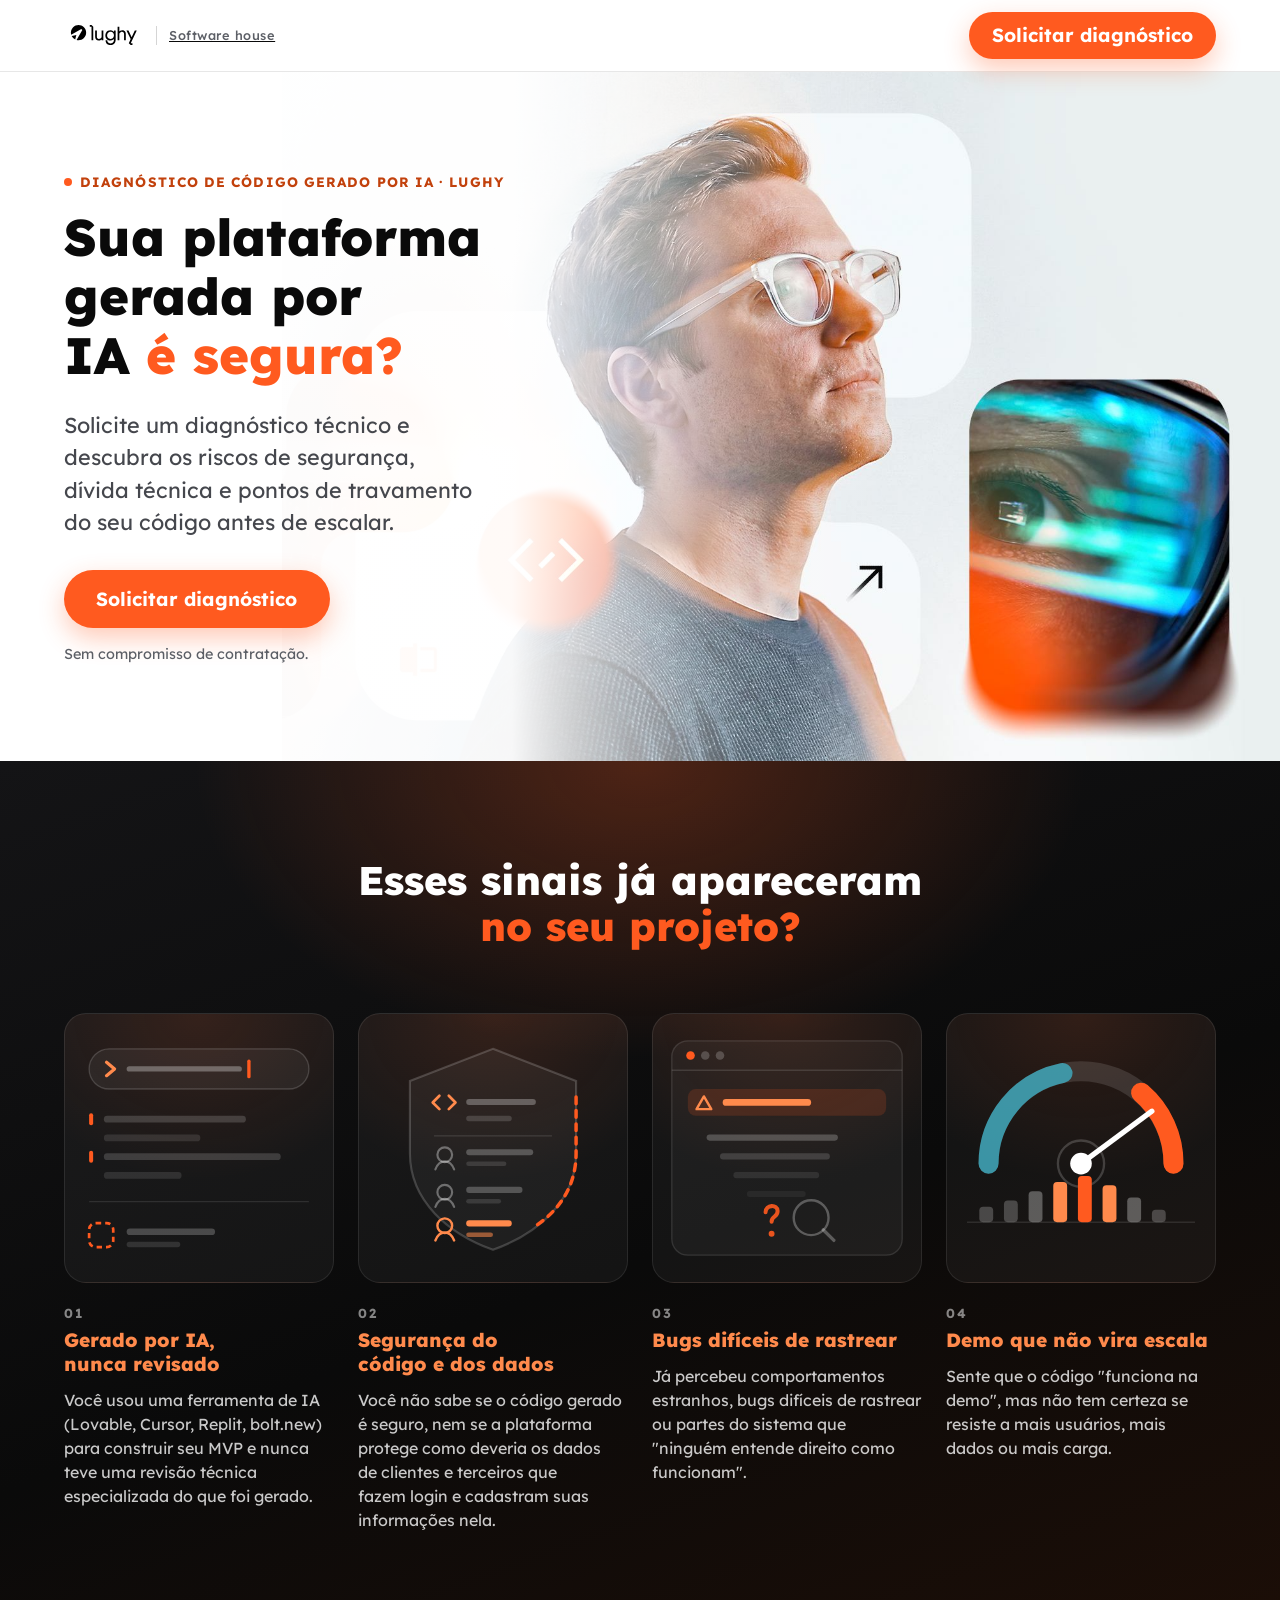
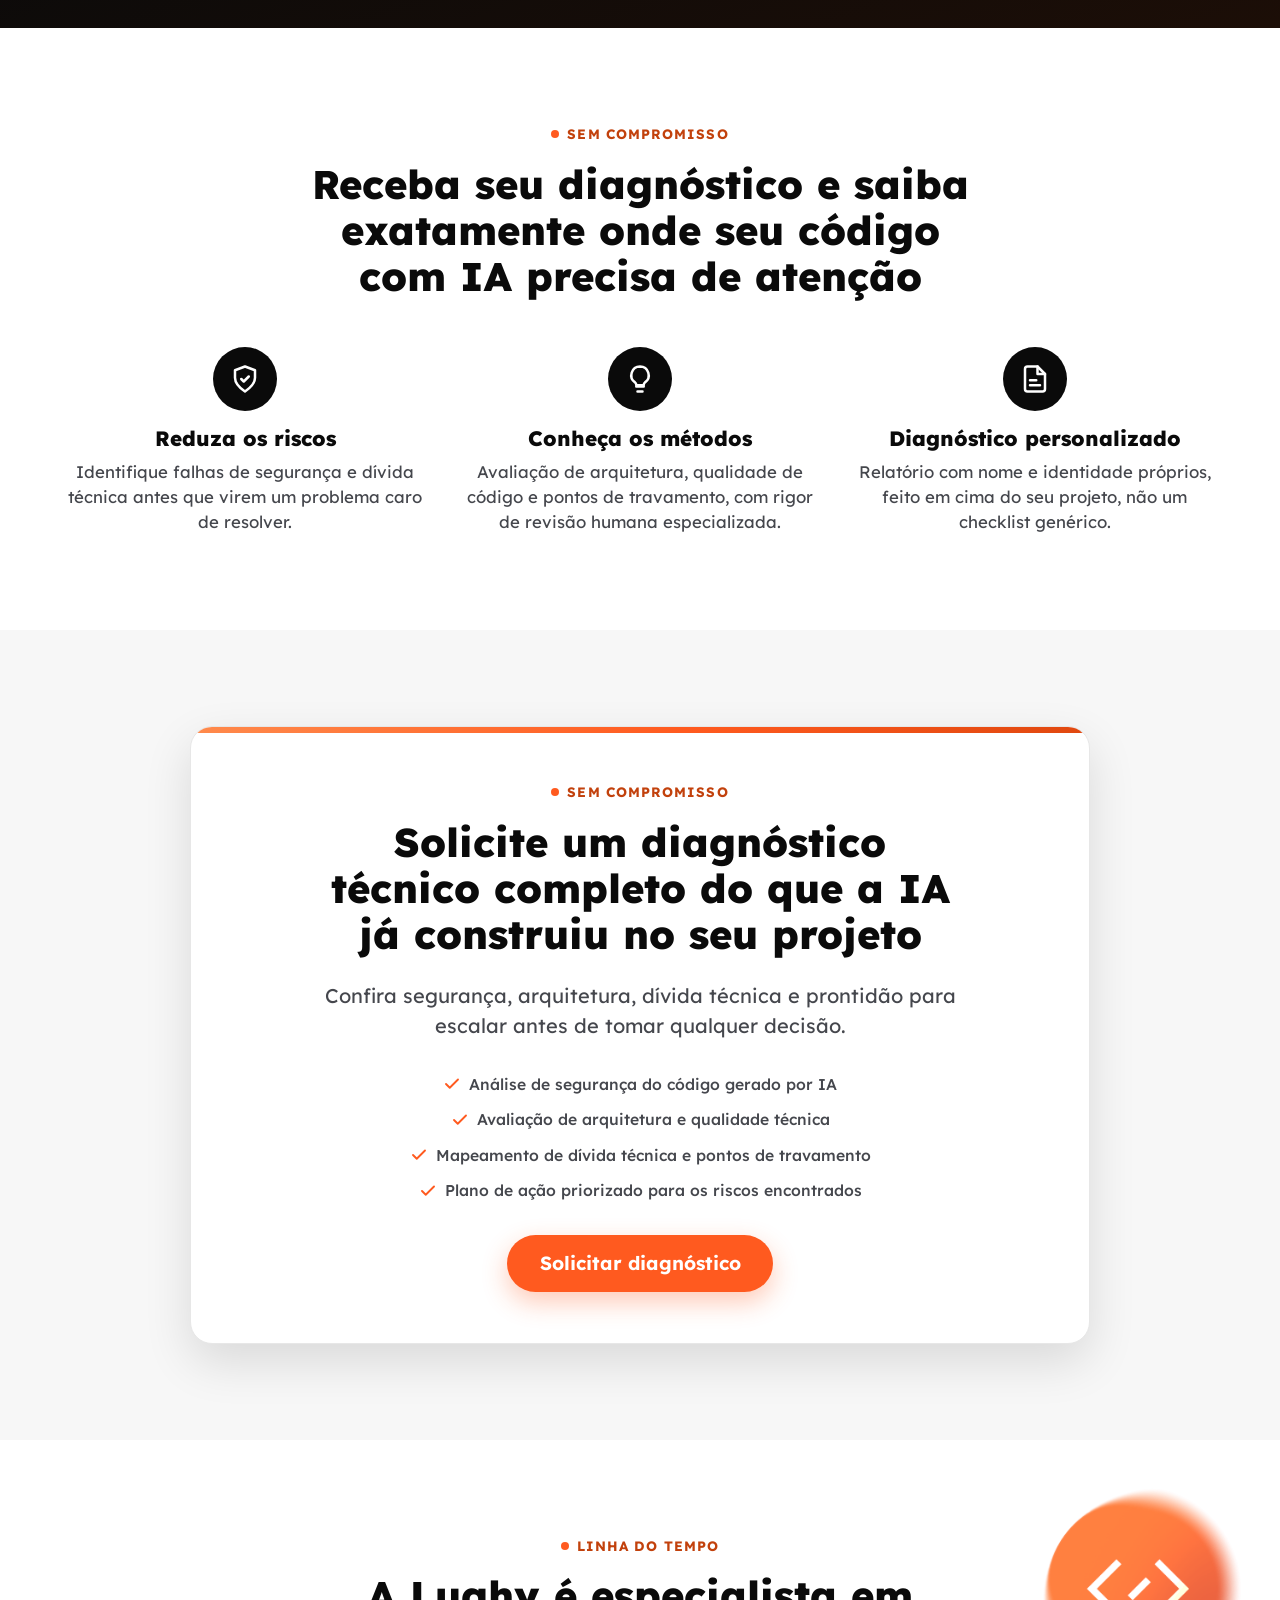
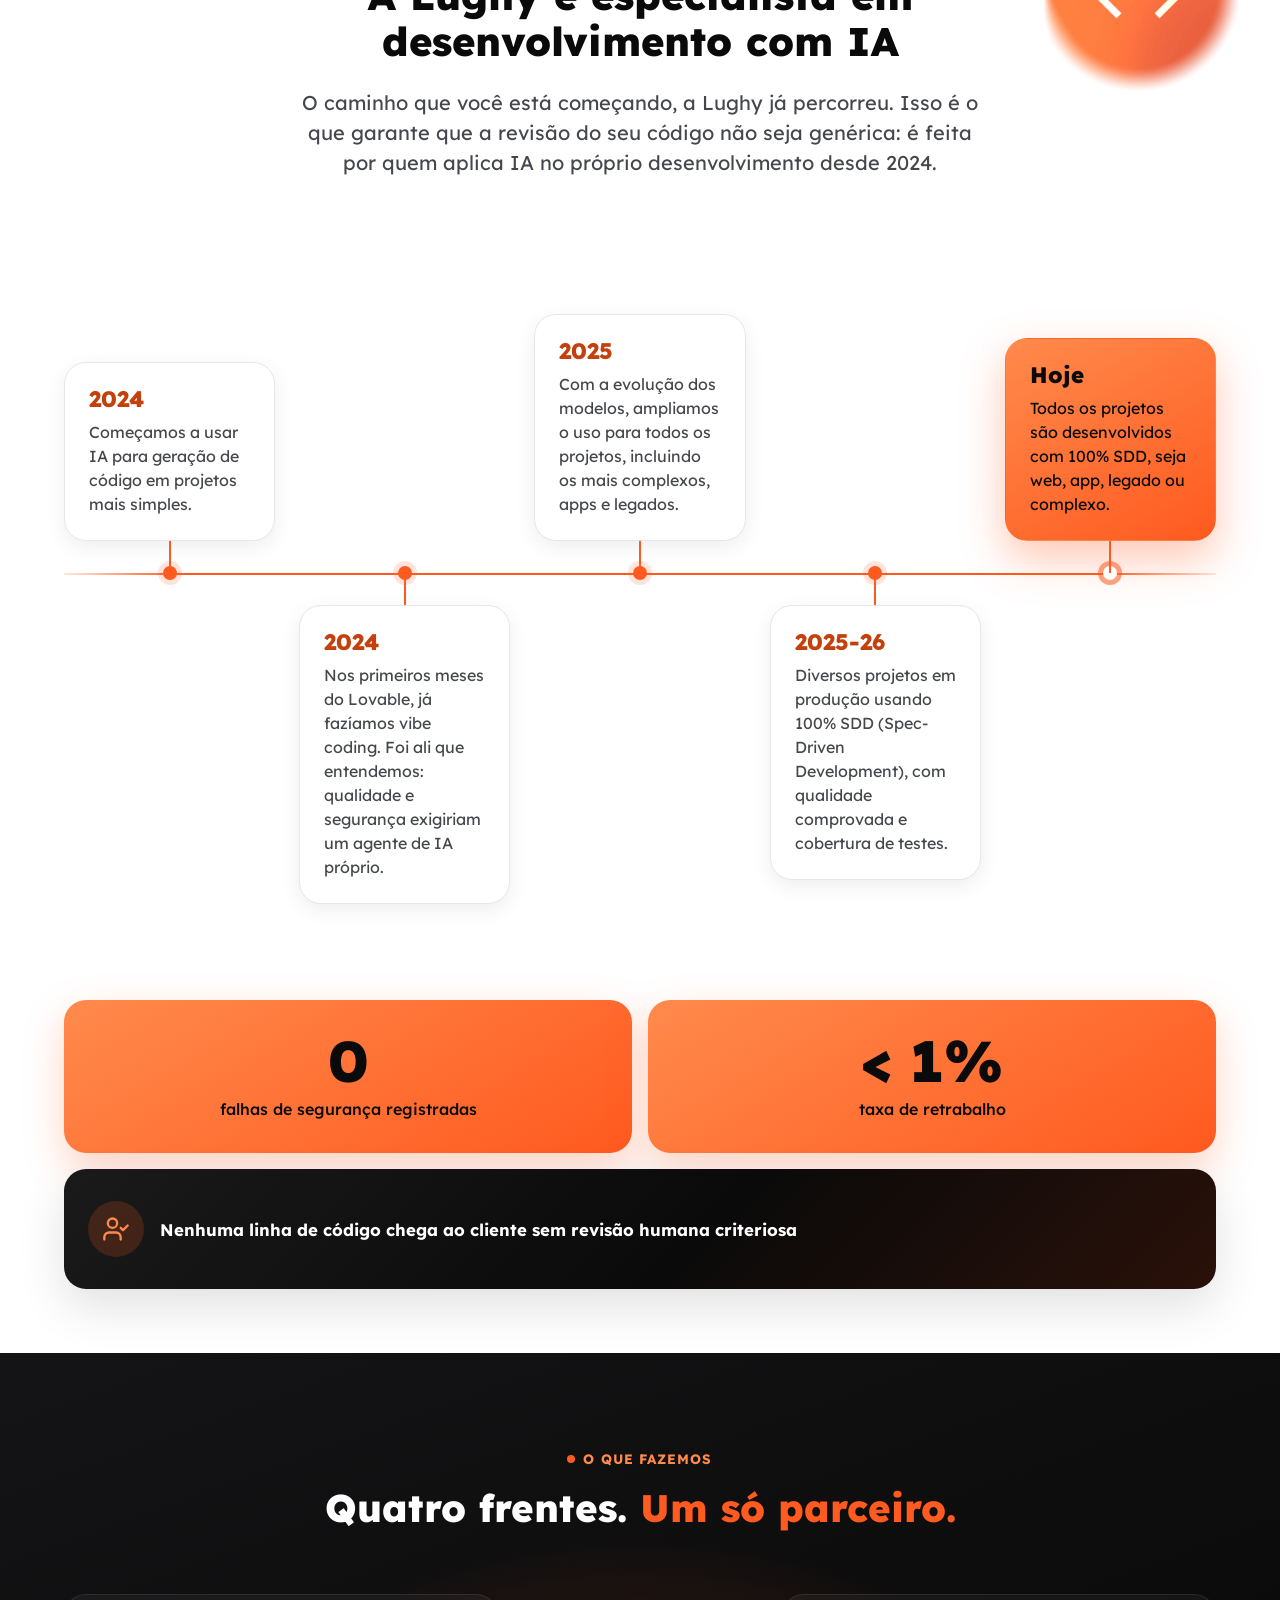
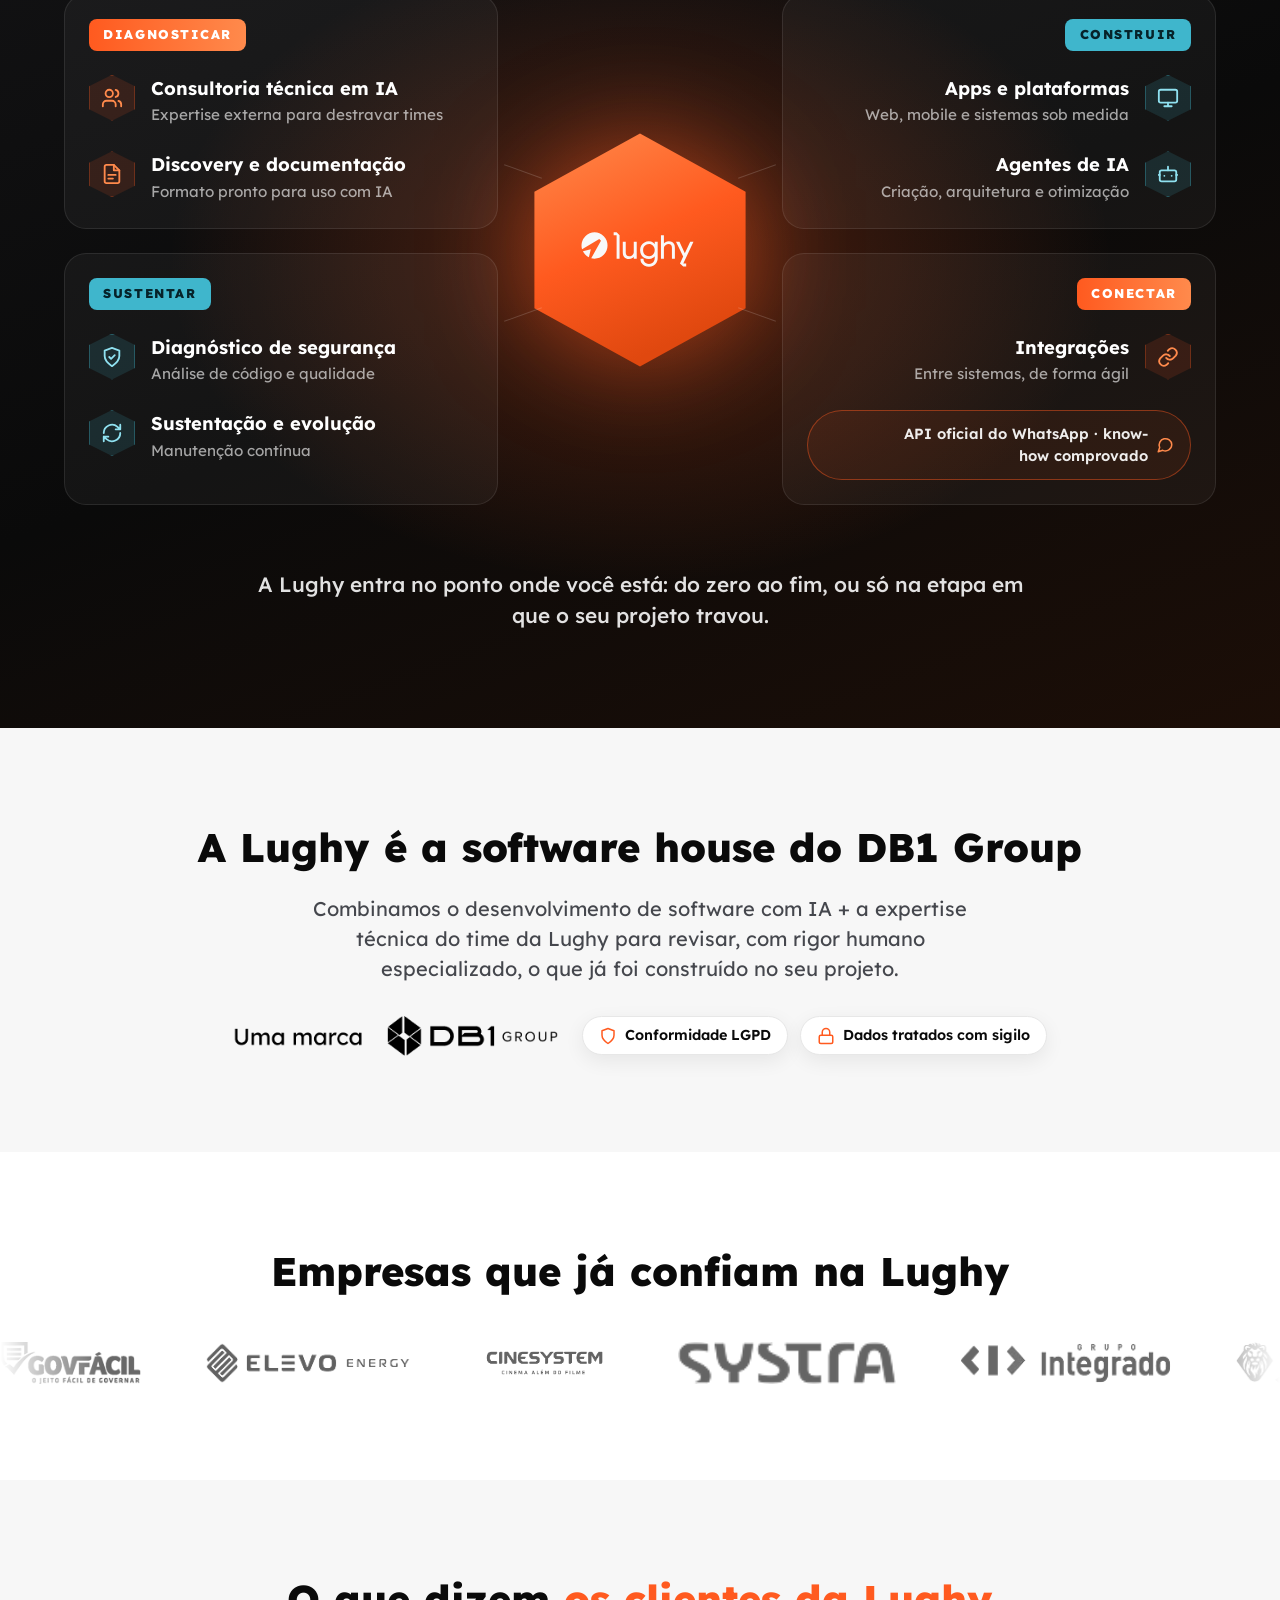
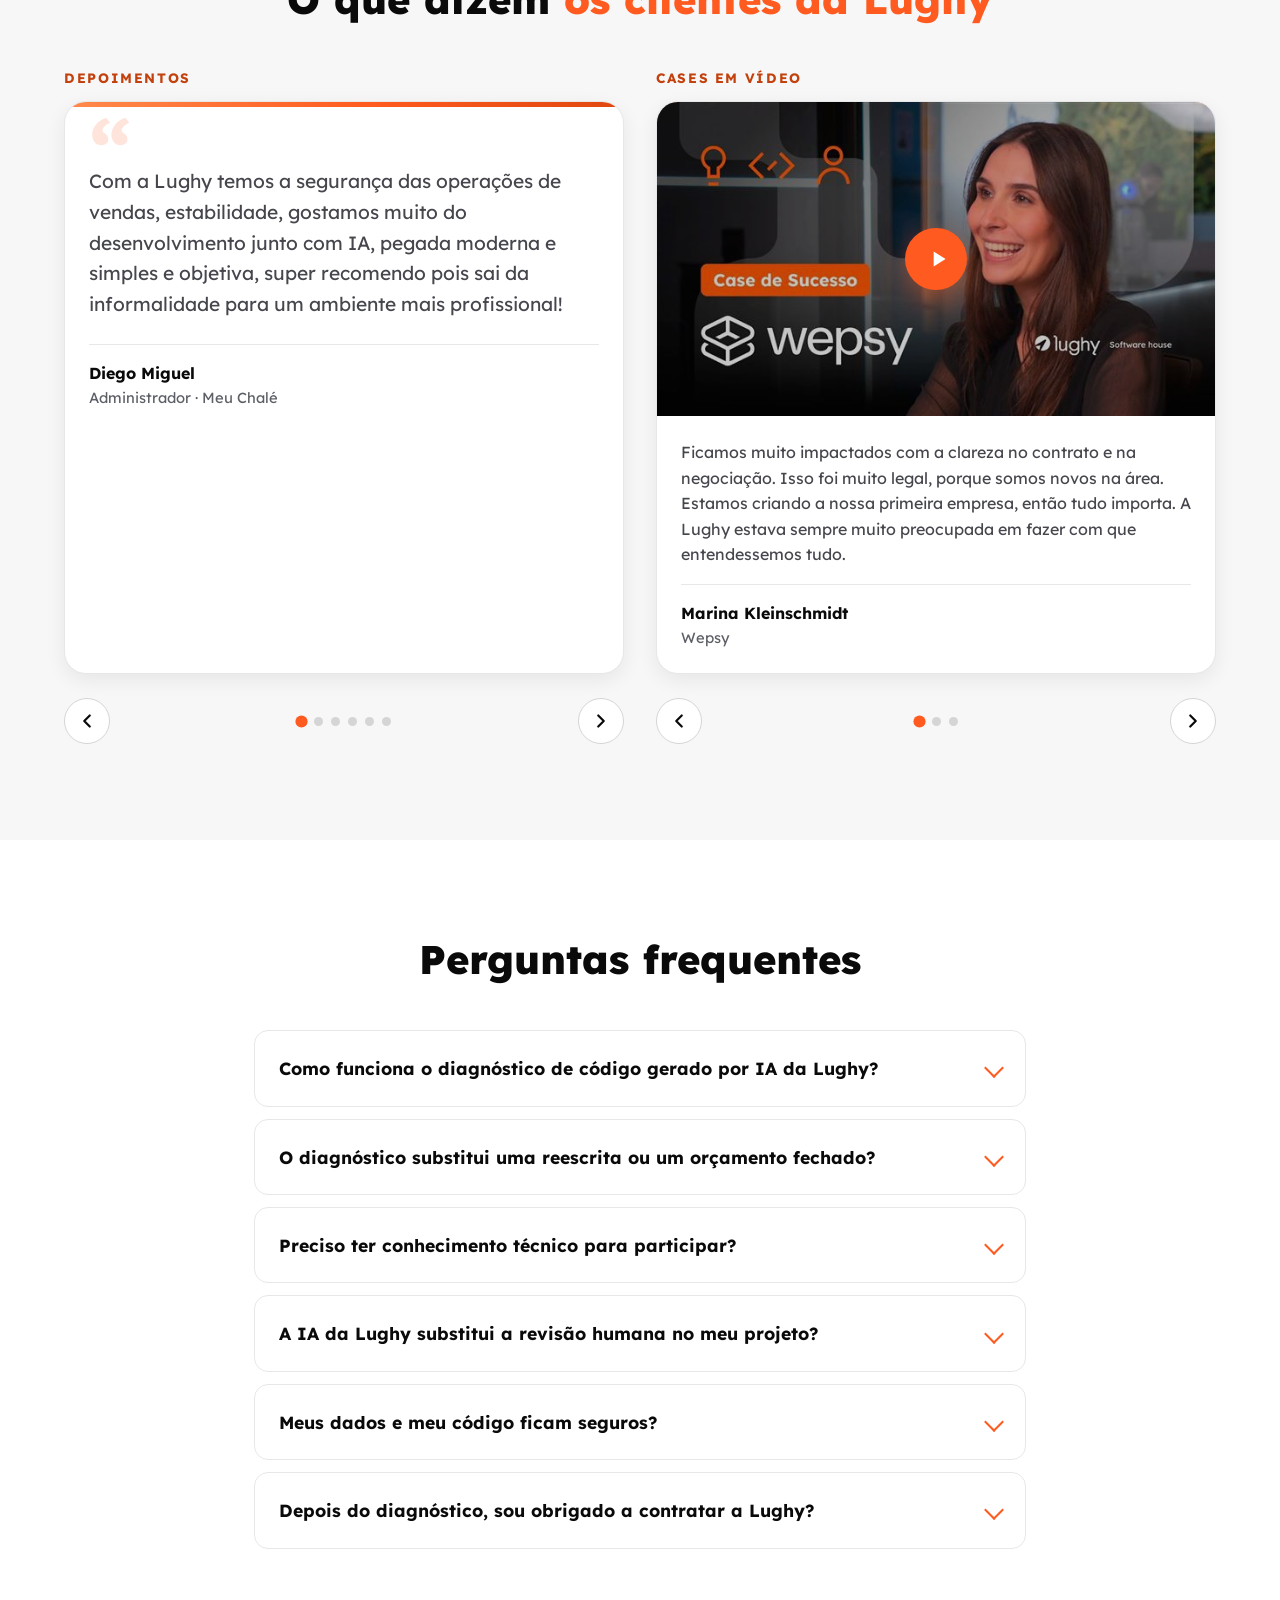
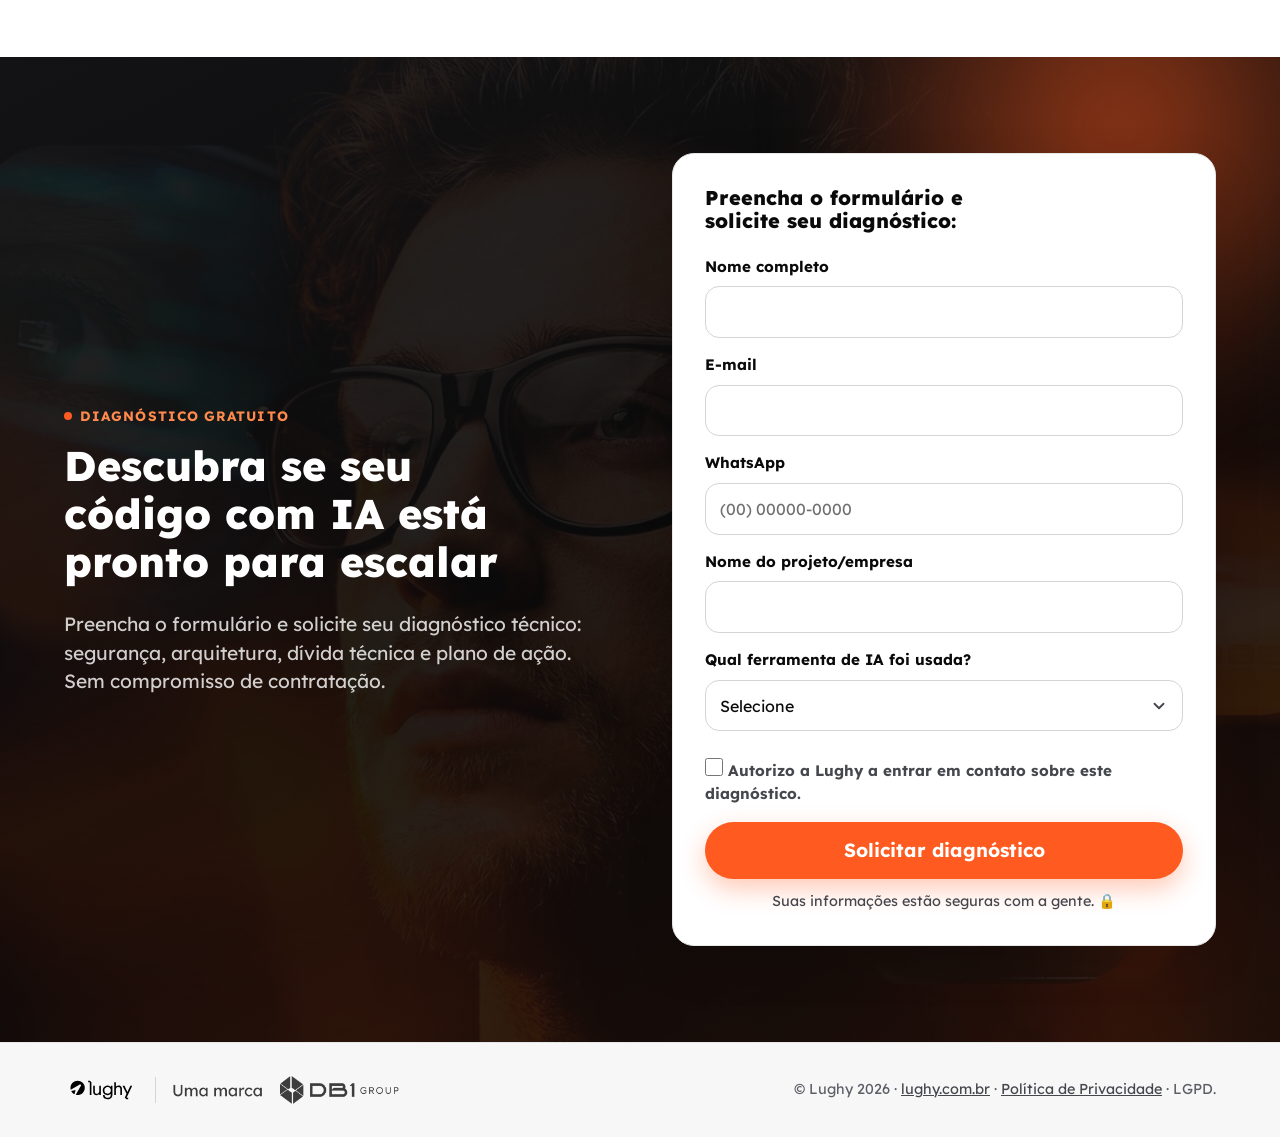
==== commit f6f02314: "Tira "gratuito" do botao do formulario O botao passa a ser "Solicitar diagnostico", igual aos outros" ====
--- a/index.html
+++ b/index.html
@@ -756,7 +756,7 @@
               <p class="field__error" data-error-for="lgpd" hidden>É necessário autorizar o contato para continuar.</p>
             </div>
 
-            <button type="submit" class="btn btn--primary btn--block">Solicitar diagnóstico gratuito</button>
+            <button type="submit" class="btn btn--primary btn--block">Solicitar diagnóstico</button>
 
             <p class="form-card__safe">Suas informações estão seguras com a gente. 🔒</p>
 
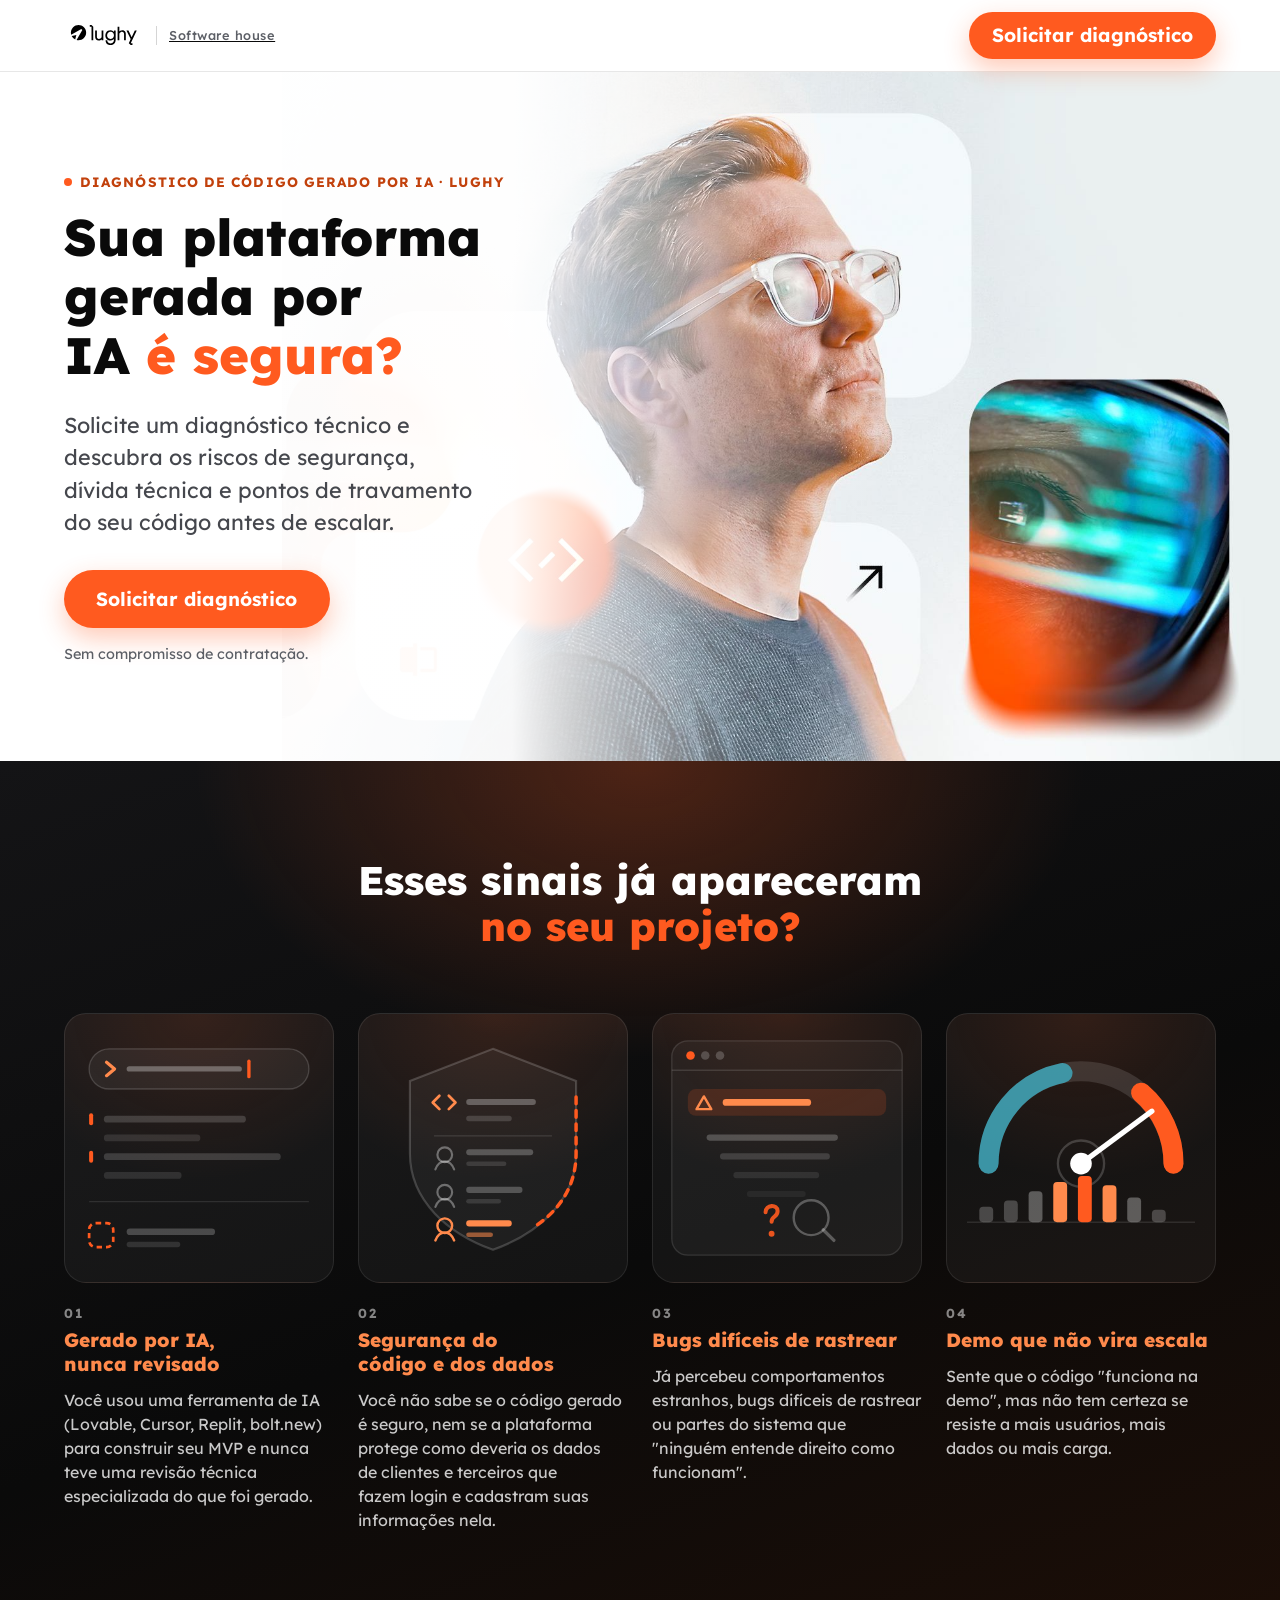
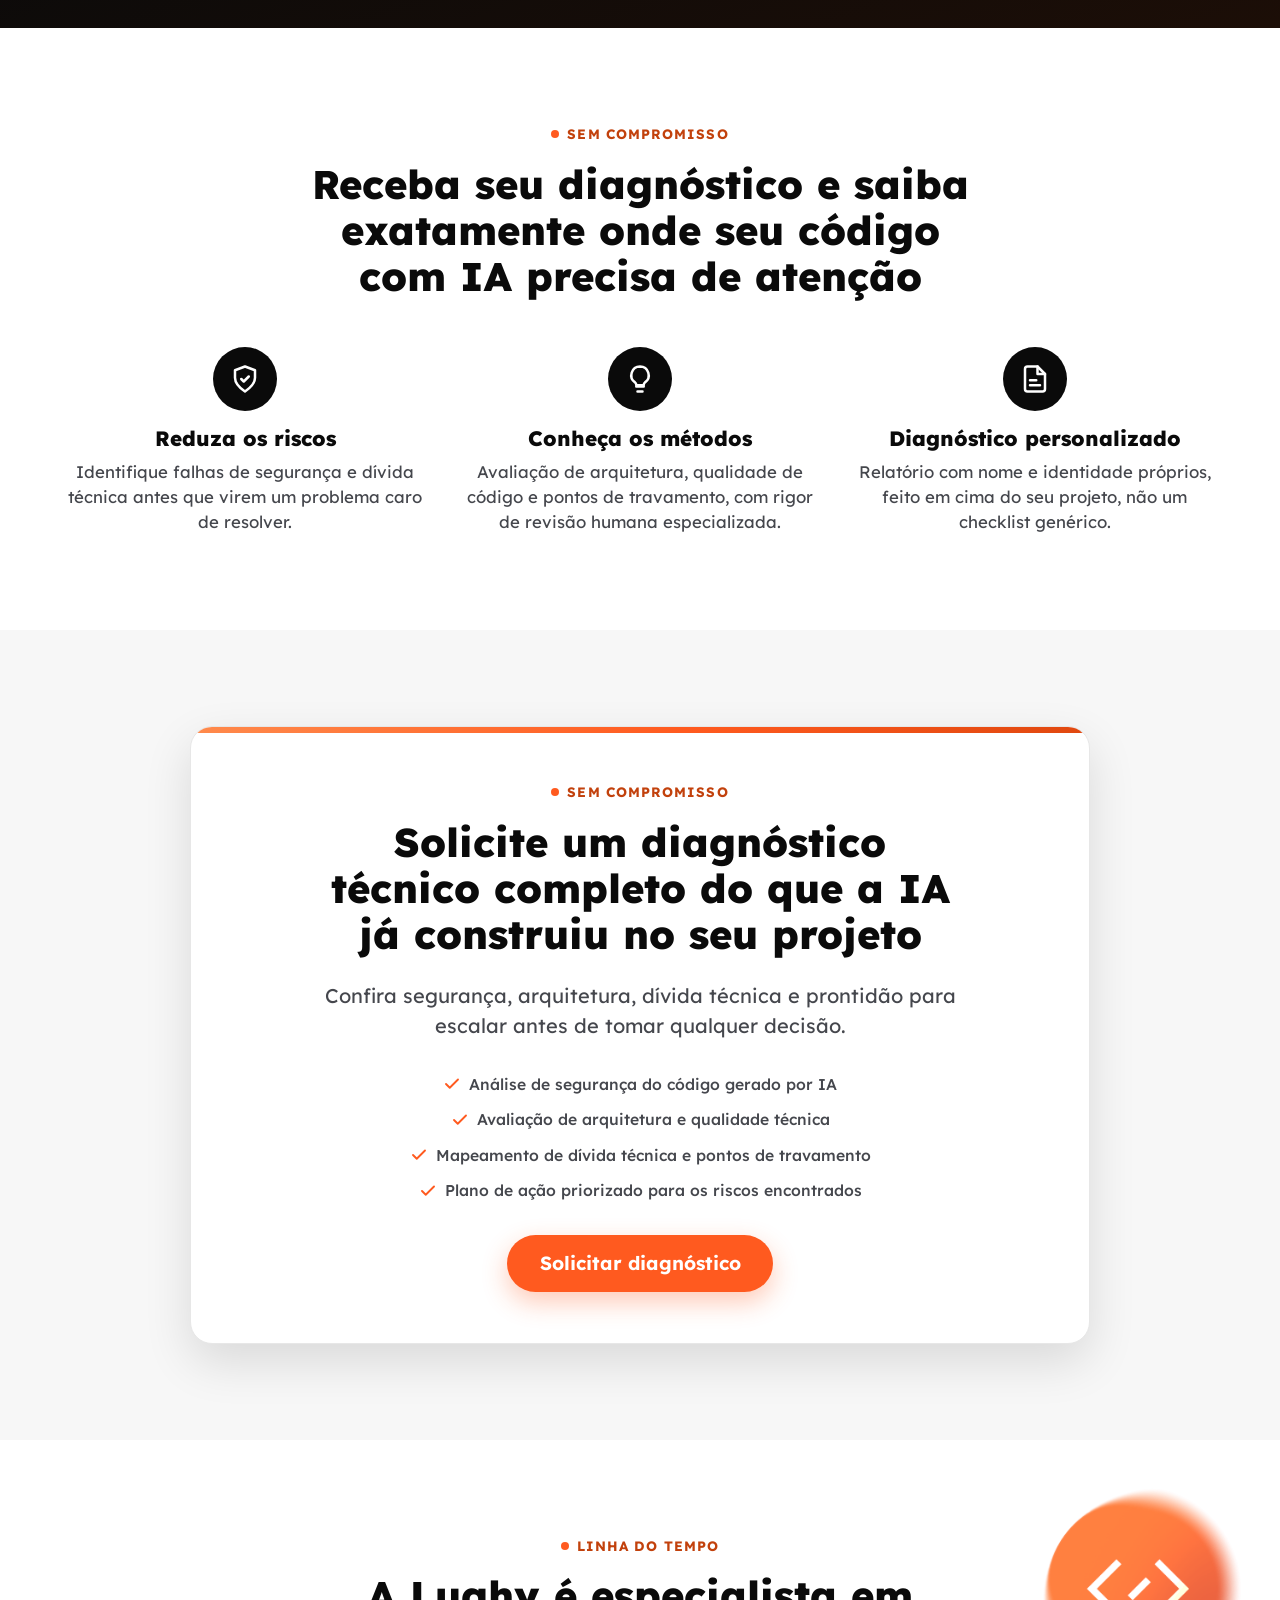
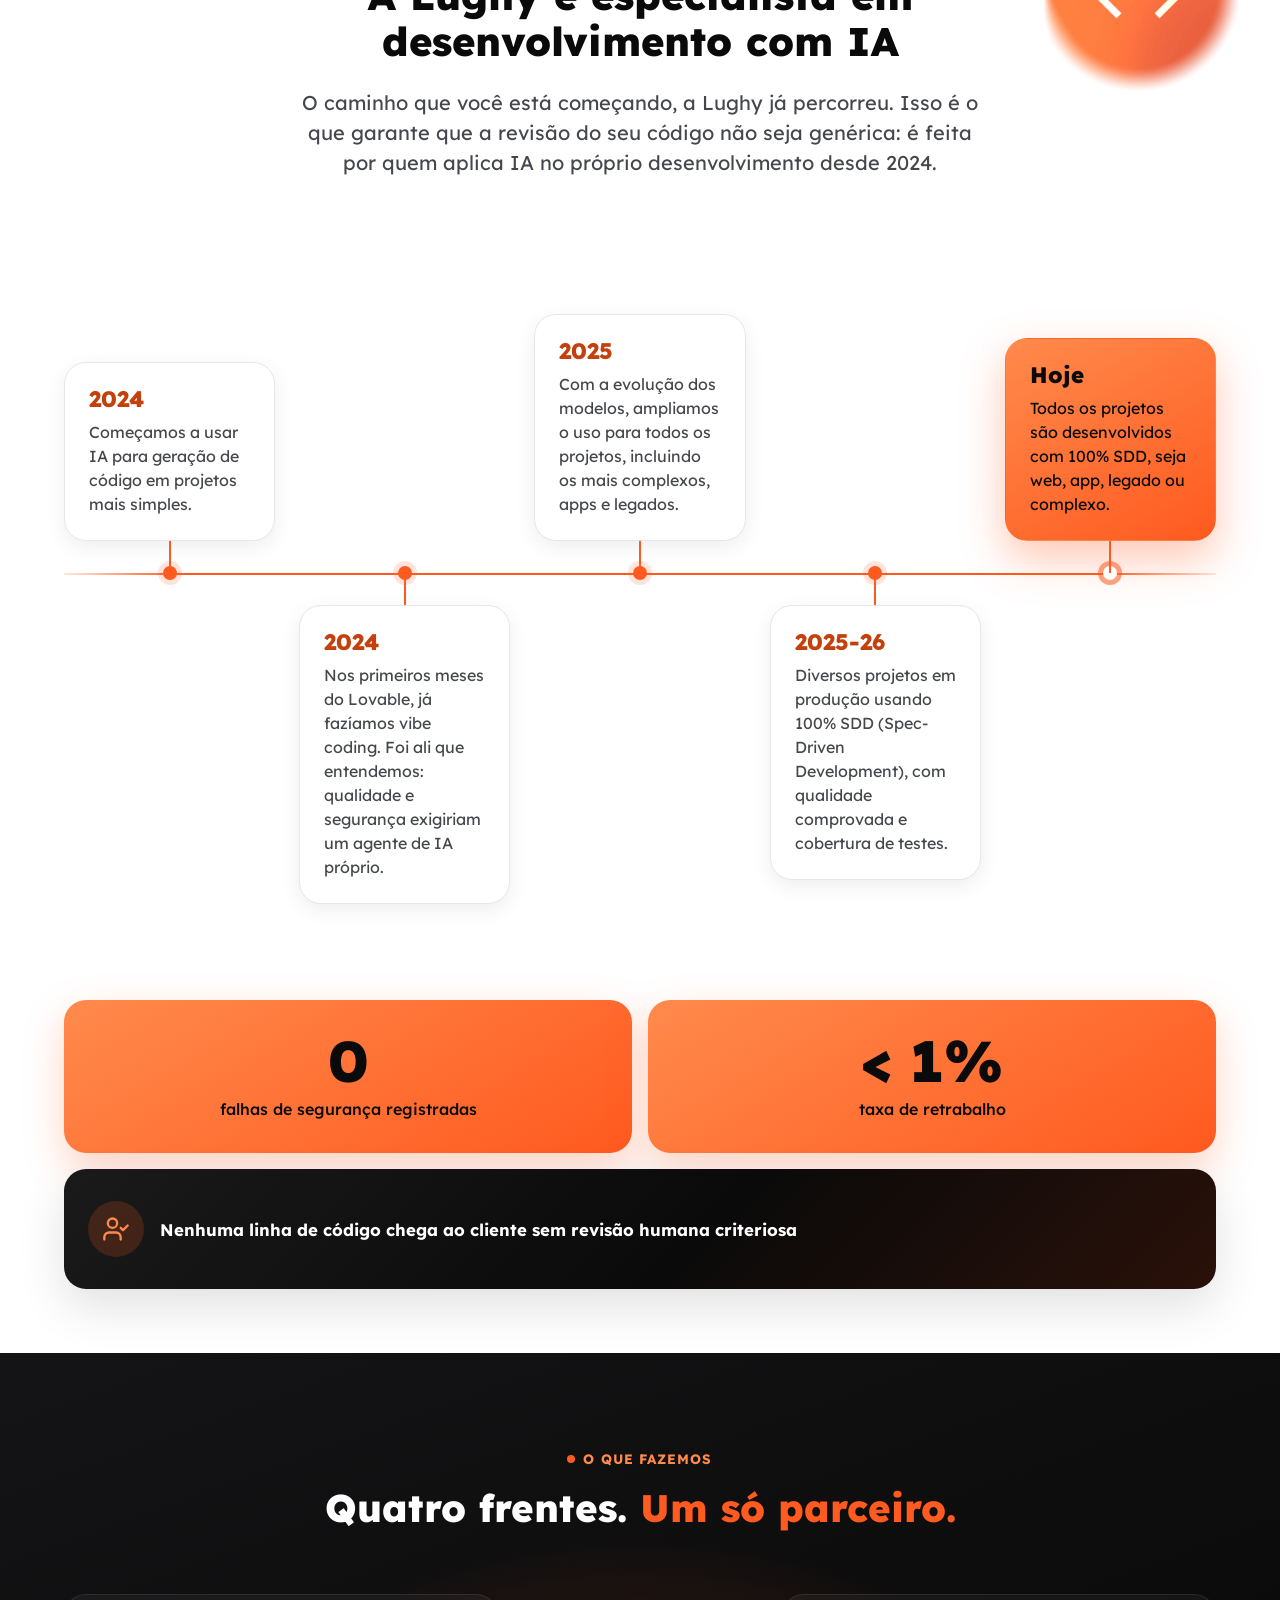
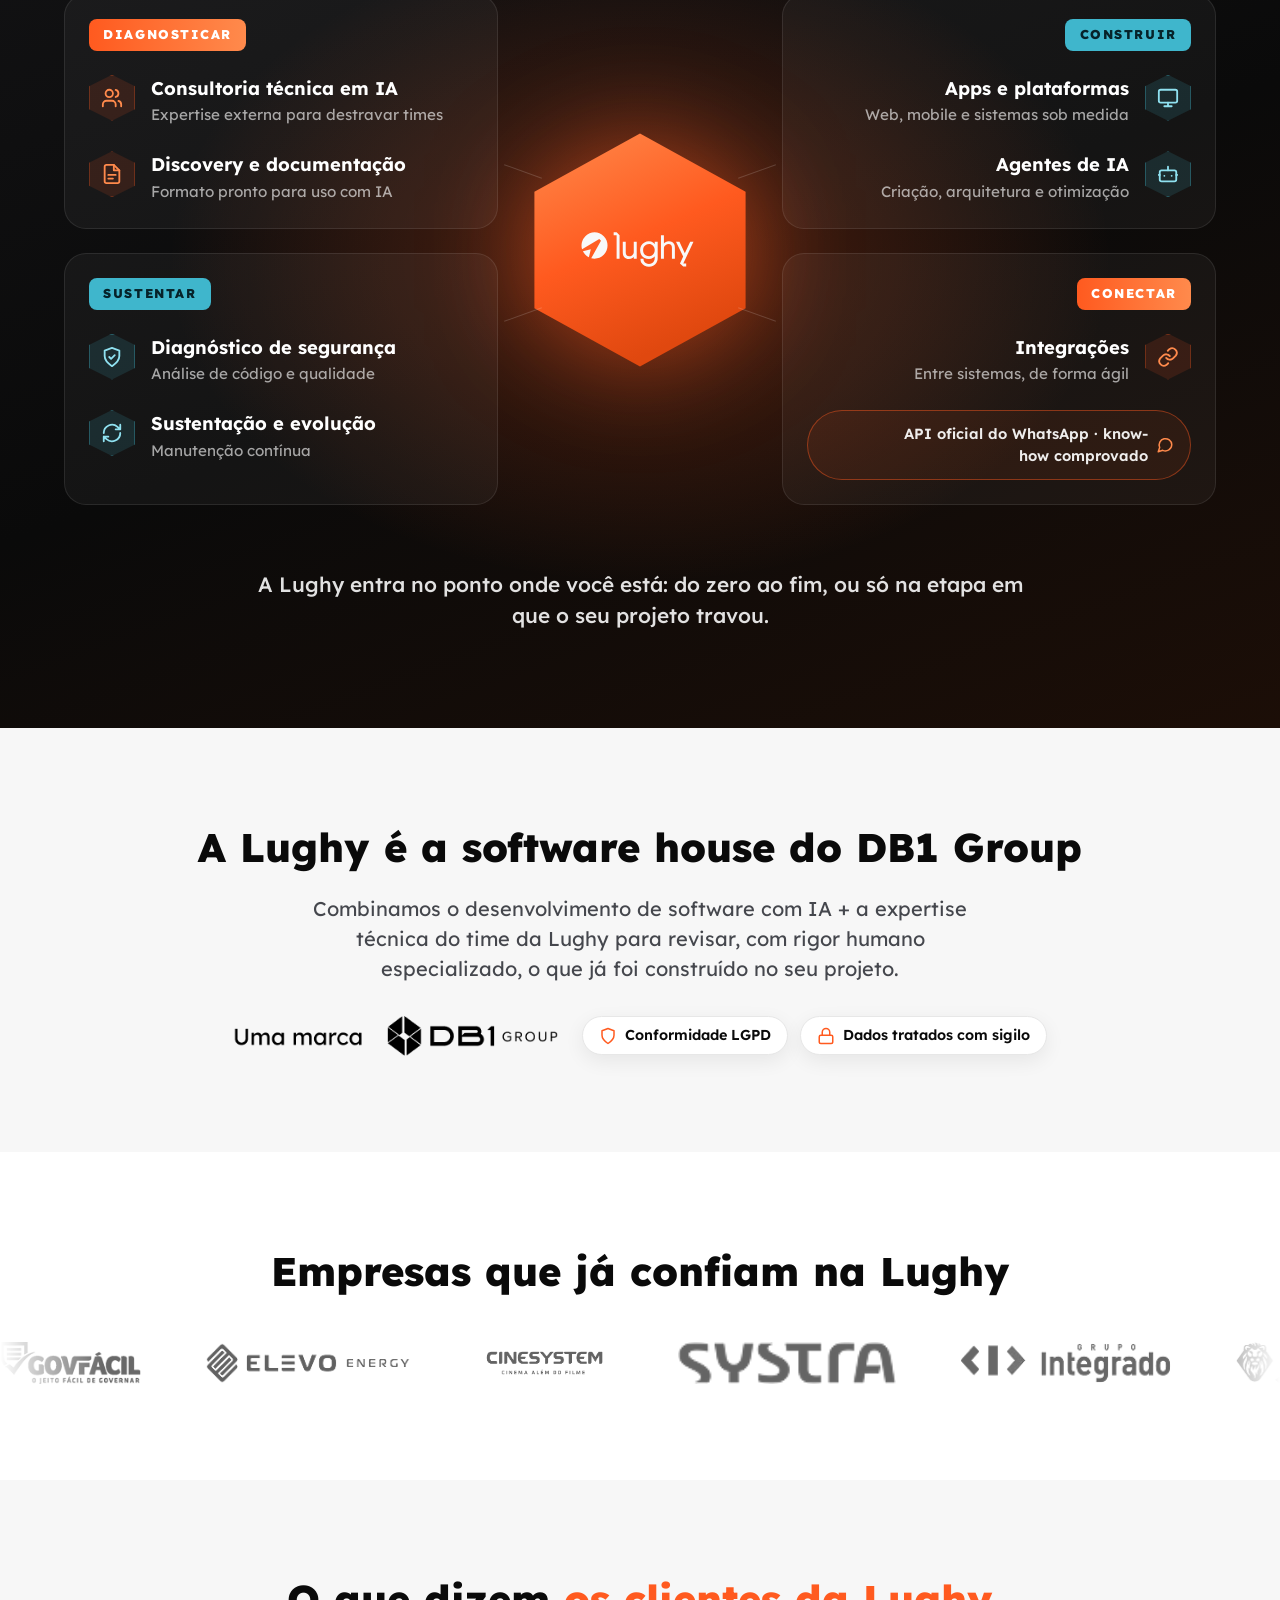
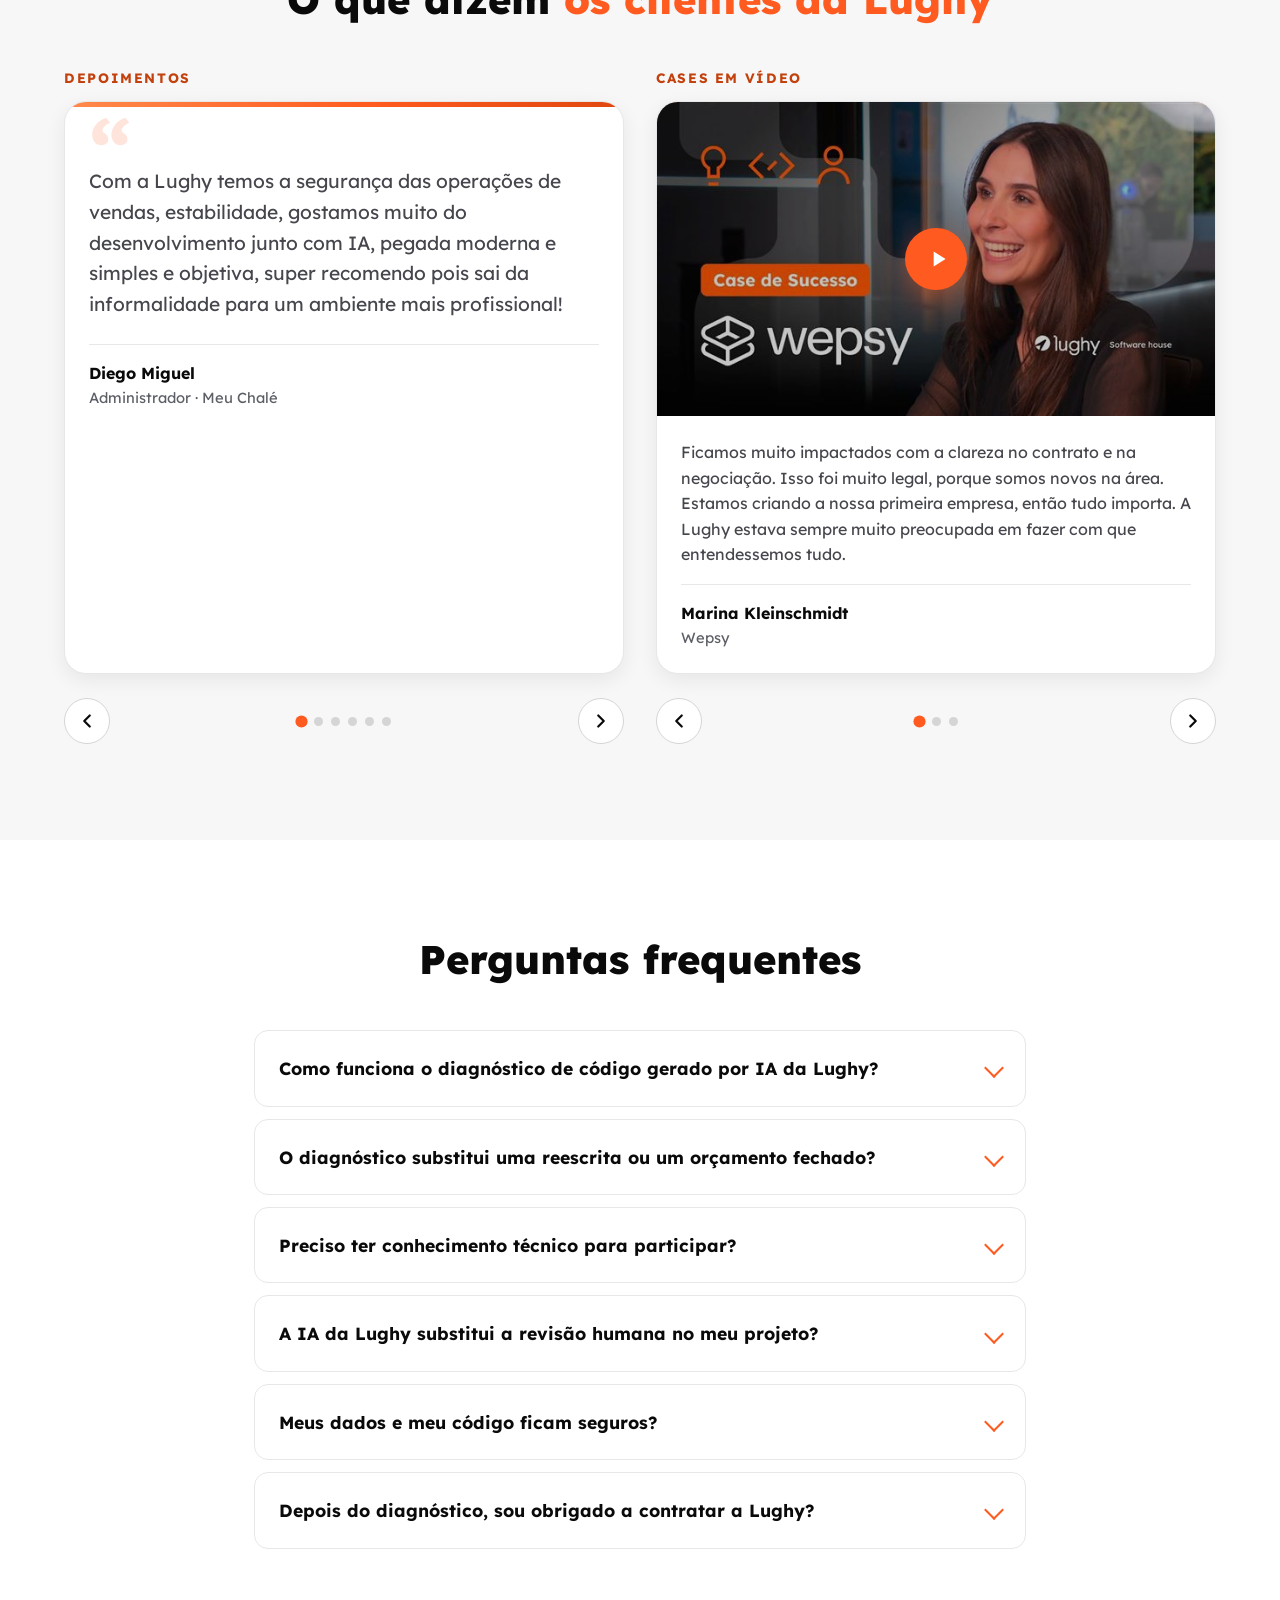
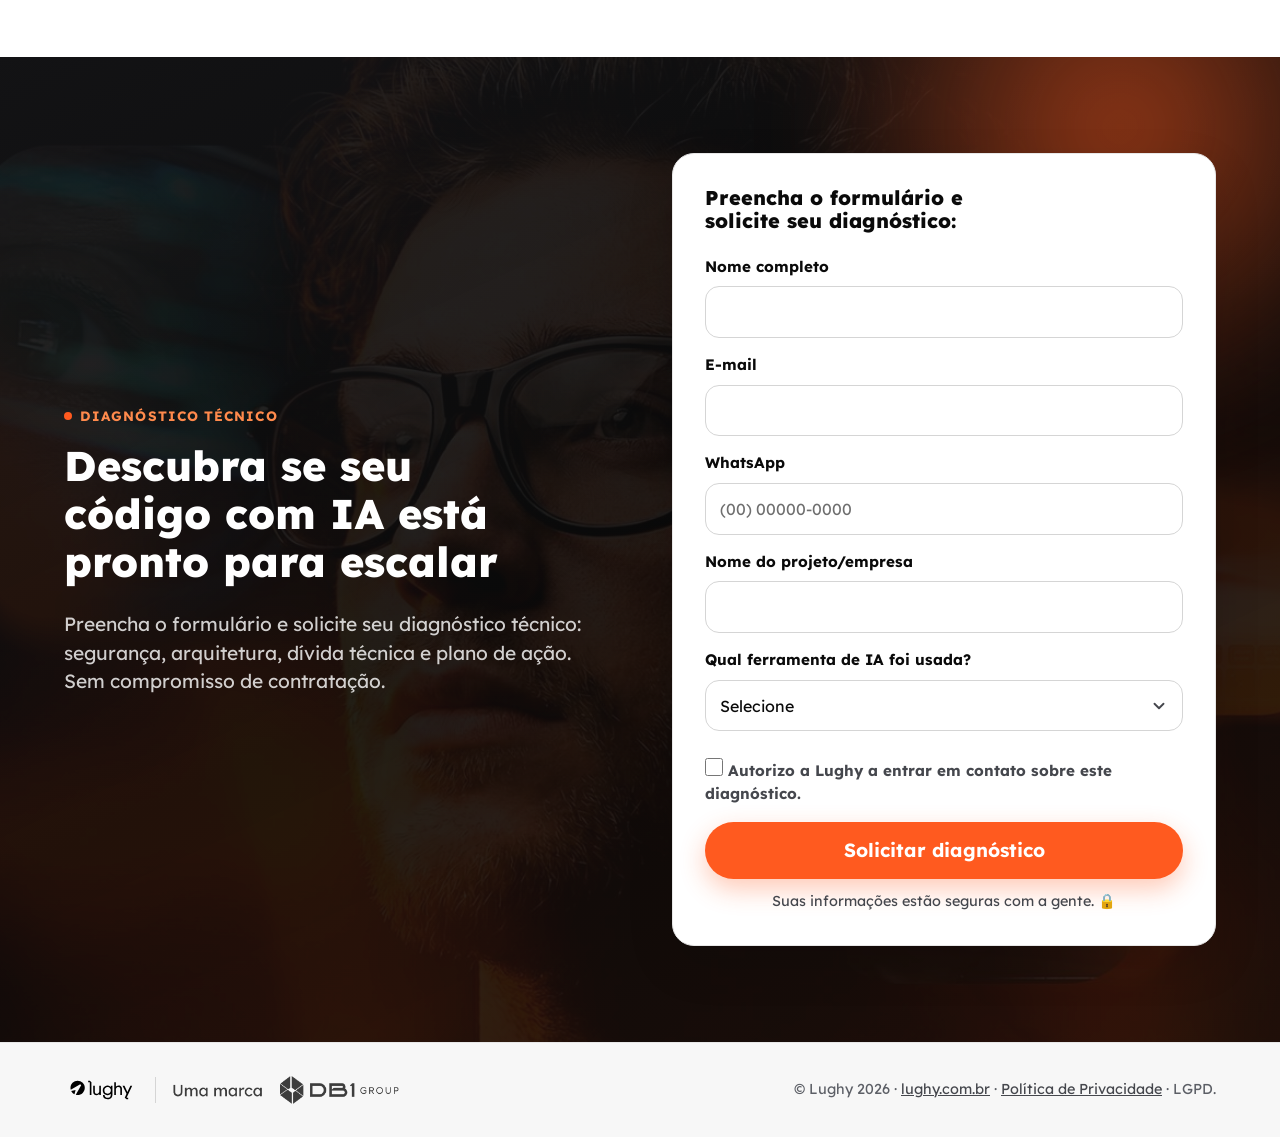
==== commit 14d68fff: "Remove toda mencao a gratuidade da LP Alem do botao, saiu do rotulo acima do formulario (vira "Diagn" ====
--- a/index.html
+++ b/index.html
@@ -13,7 +13,7 @@
   <!-- End Google Tag Manager -->
 
   <title>Diagnóstico de Código gerado por IA | Lughy</title>
-  <meta name="description" content="Sua plataforma gerada por IA é segura? Solicite um diagnóstico técnico gratuito e descubra riscos de segurança, dívida técnica e pontos de travamento antes de escalar." />
+  <meta name="description" content="Sua plataforma gerada por IA é segura? Solicite um diagnóstico técnico e descubra riscos de segurança, dívida técnica e pontos de travamento antes de escalar." />
 
   <!-- Open Graph -->
   <meta property="og:type" content="website" />
@@ -702,7 +702,7 @@
       <span class="blob blob--3" aria-hidden="true"></span>
       <div class="container cta-final__grid">
         <div class="cta-final__copy">
-          <p class="eyebrow eyebrow--invert"><span class="eyebrow__dot" aria-hidden="true"></span> Diagnóstico gratuito</p>
+          <p class="eyebrow eyebrow--invert"><span class="eyebrow__dot" aria-hidden="true"></span> Diagnóstico técnico</p>
           <h2 id="cta-final-title">Descubra se seu código com IA está pronto para escalar</h2>
           <p class="cta-final__lead">Preencha o formulário e solicite seu diagnóstico técnico: segurança, arquitetura, dívida técnica e plano de ação. Sem compromisso de contratação.</p>
         </div>
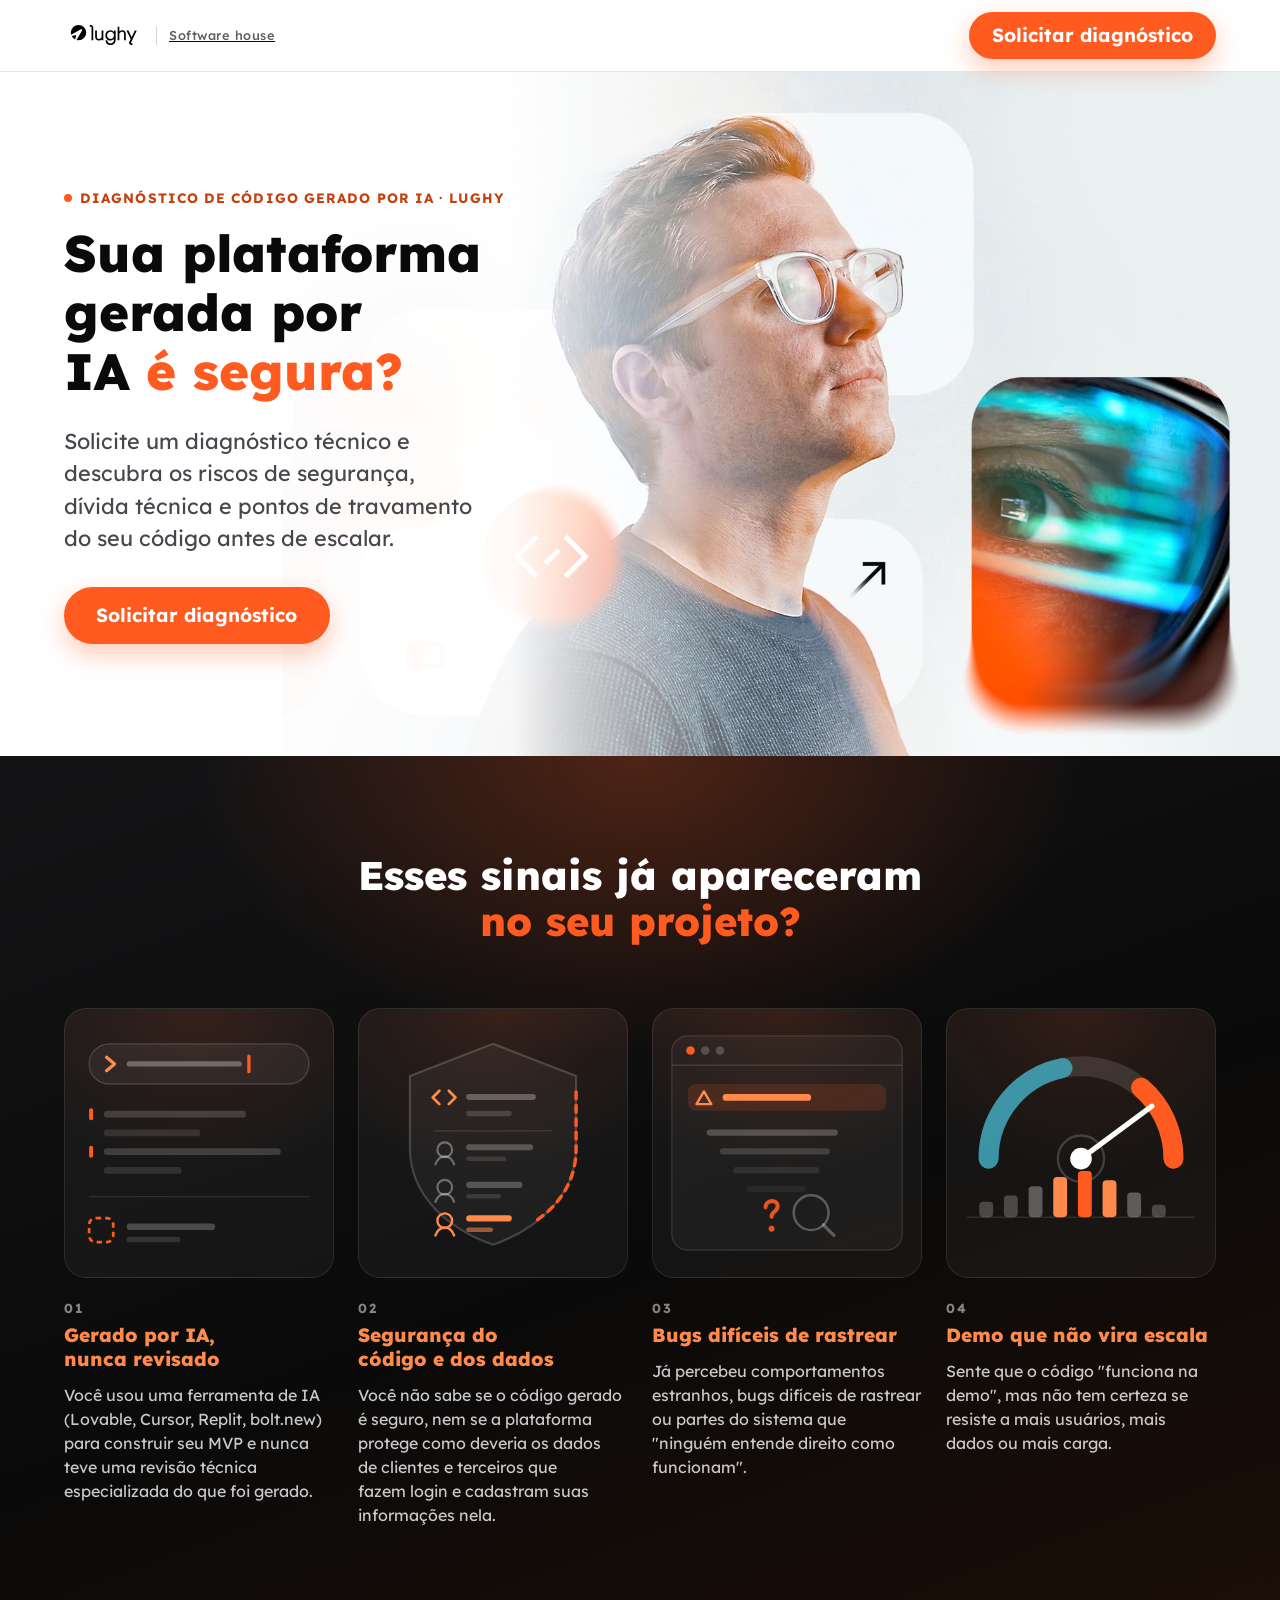
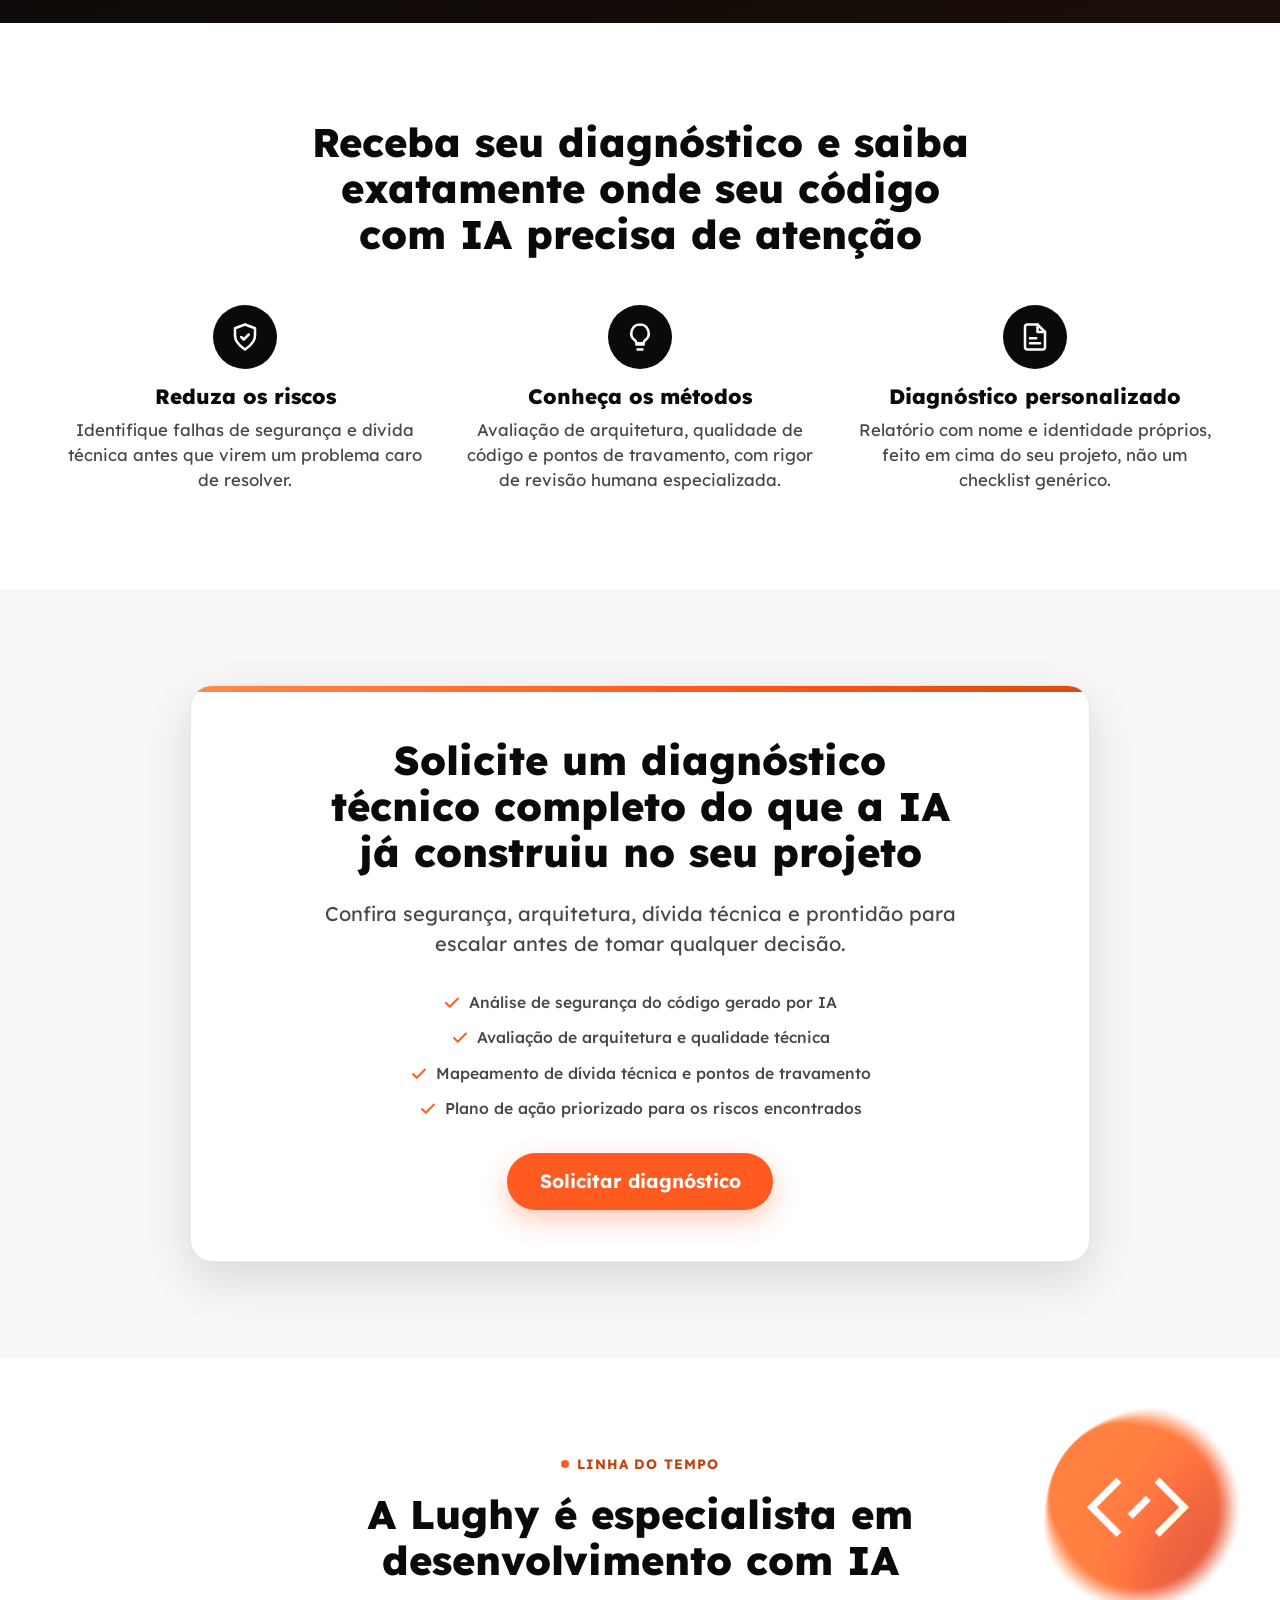
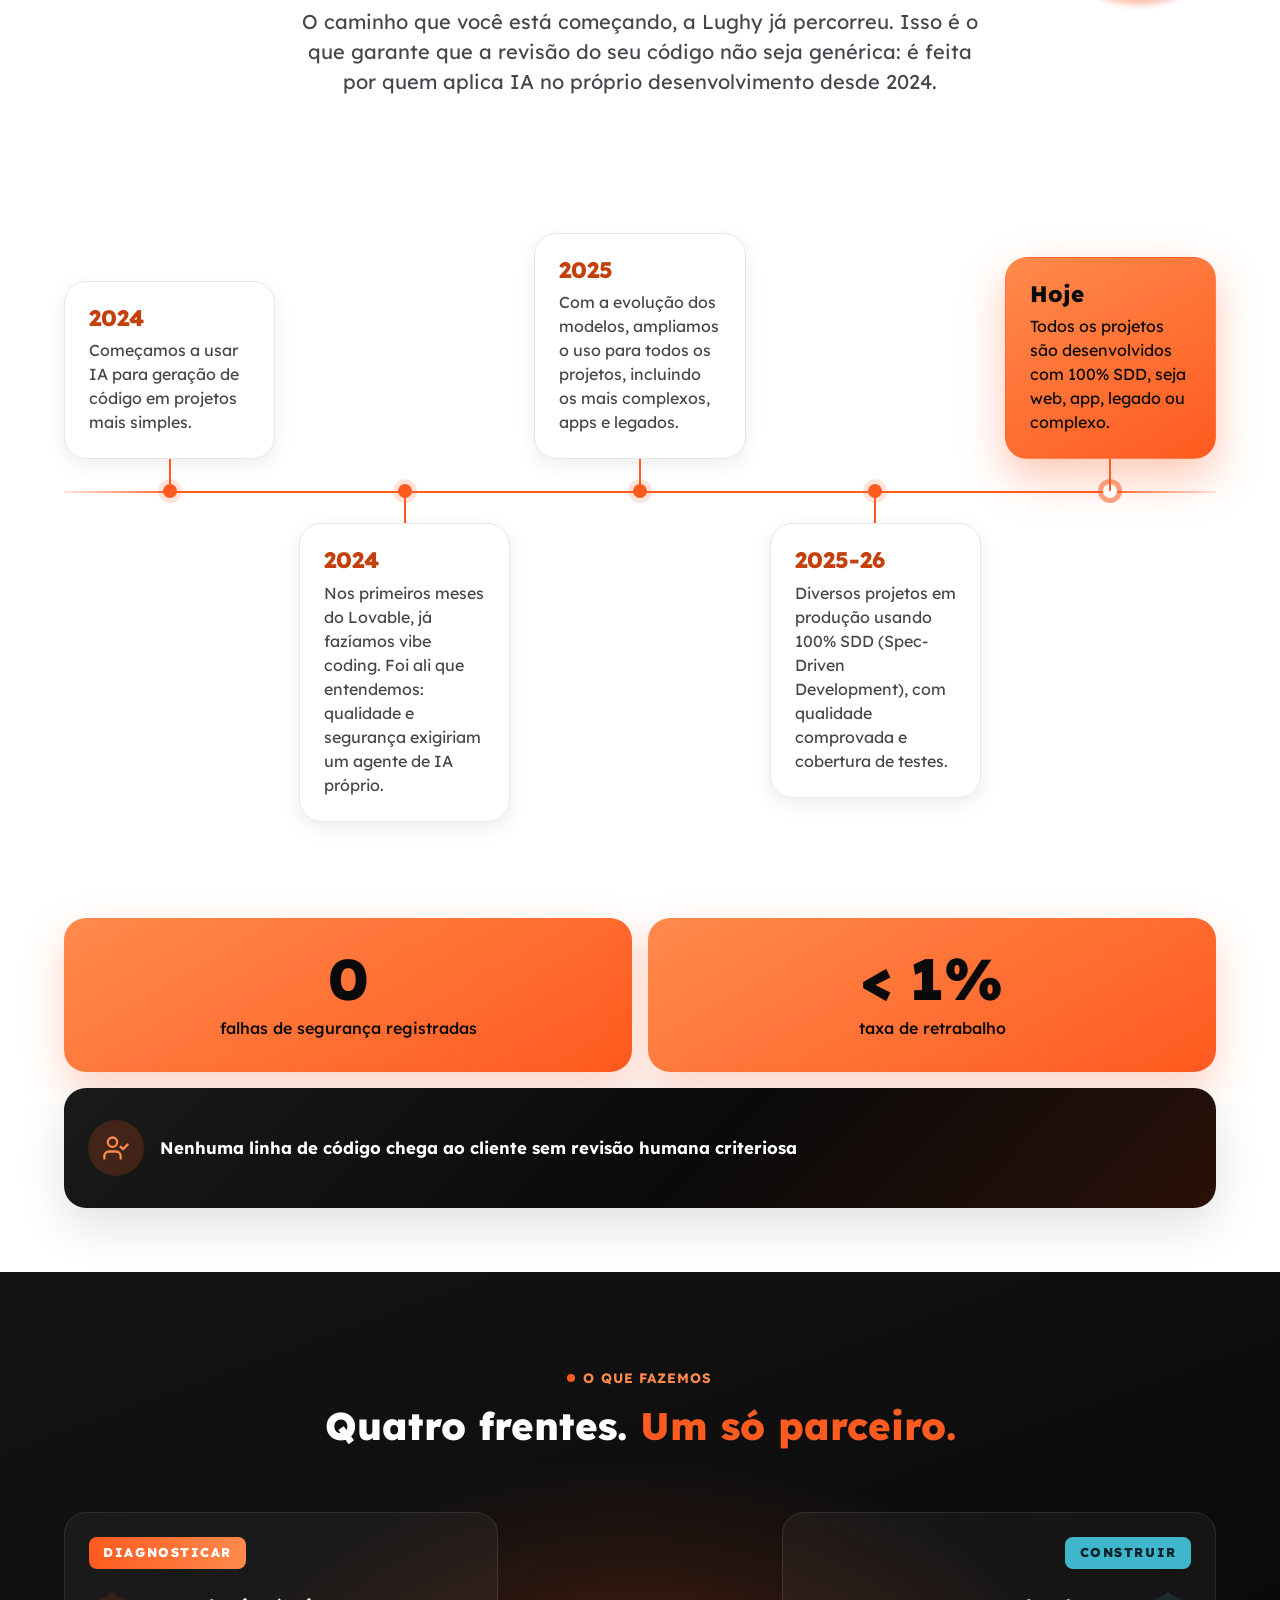
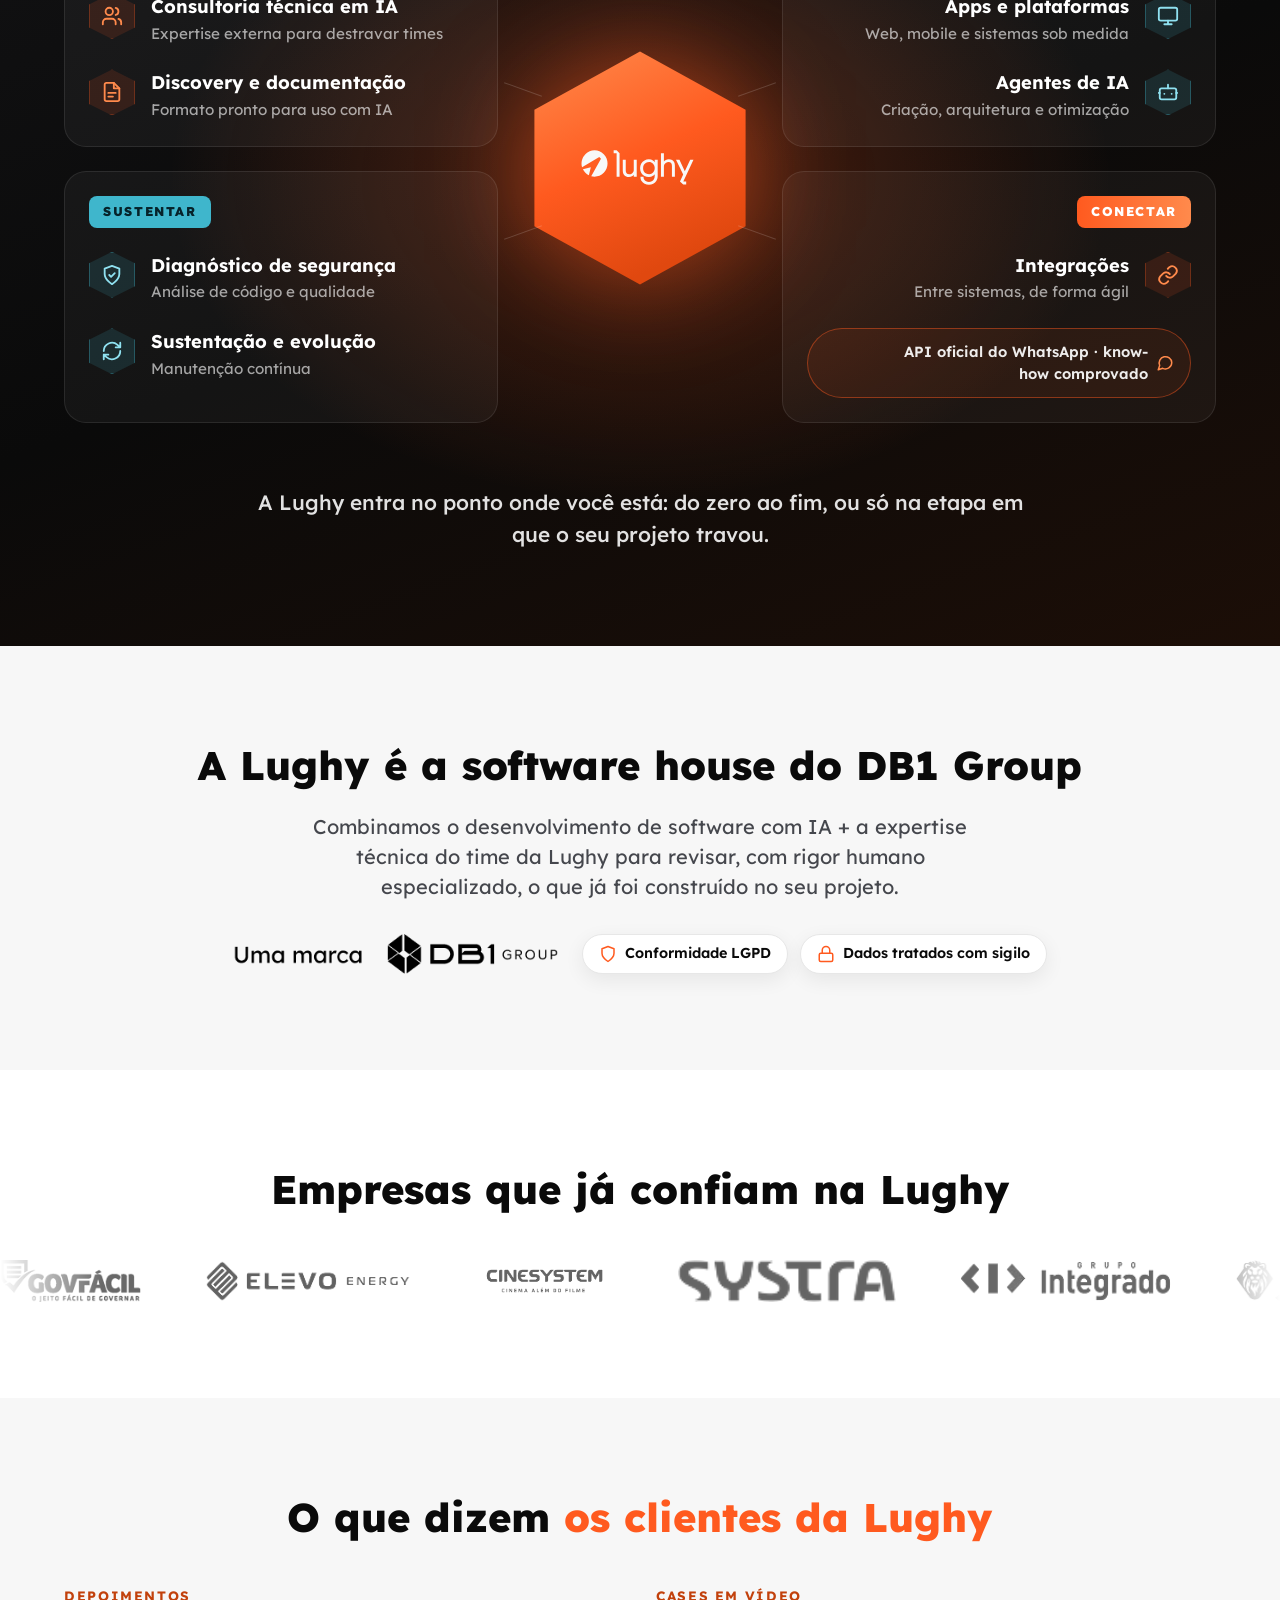
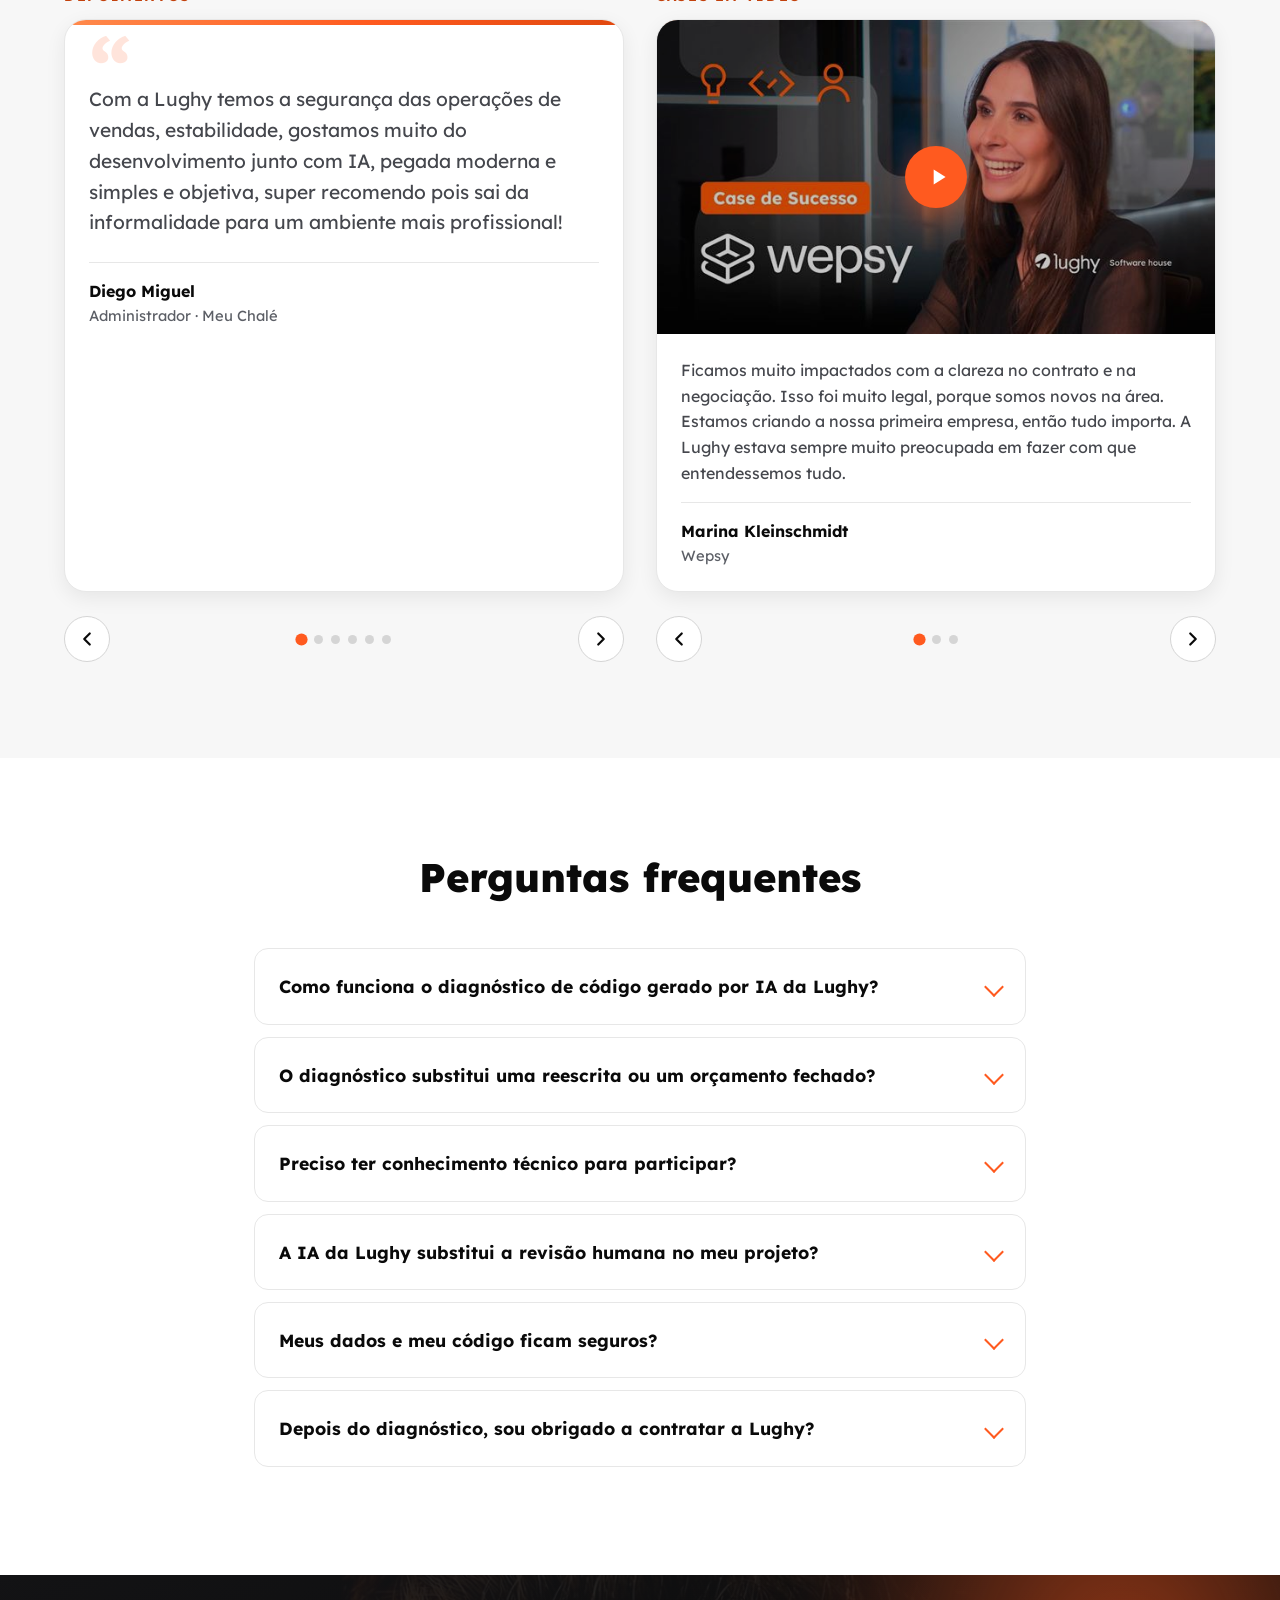
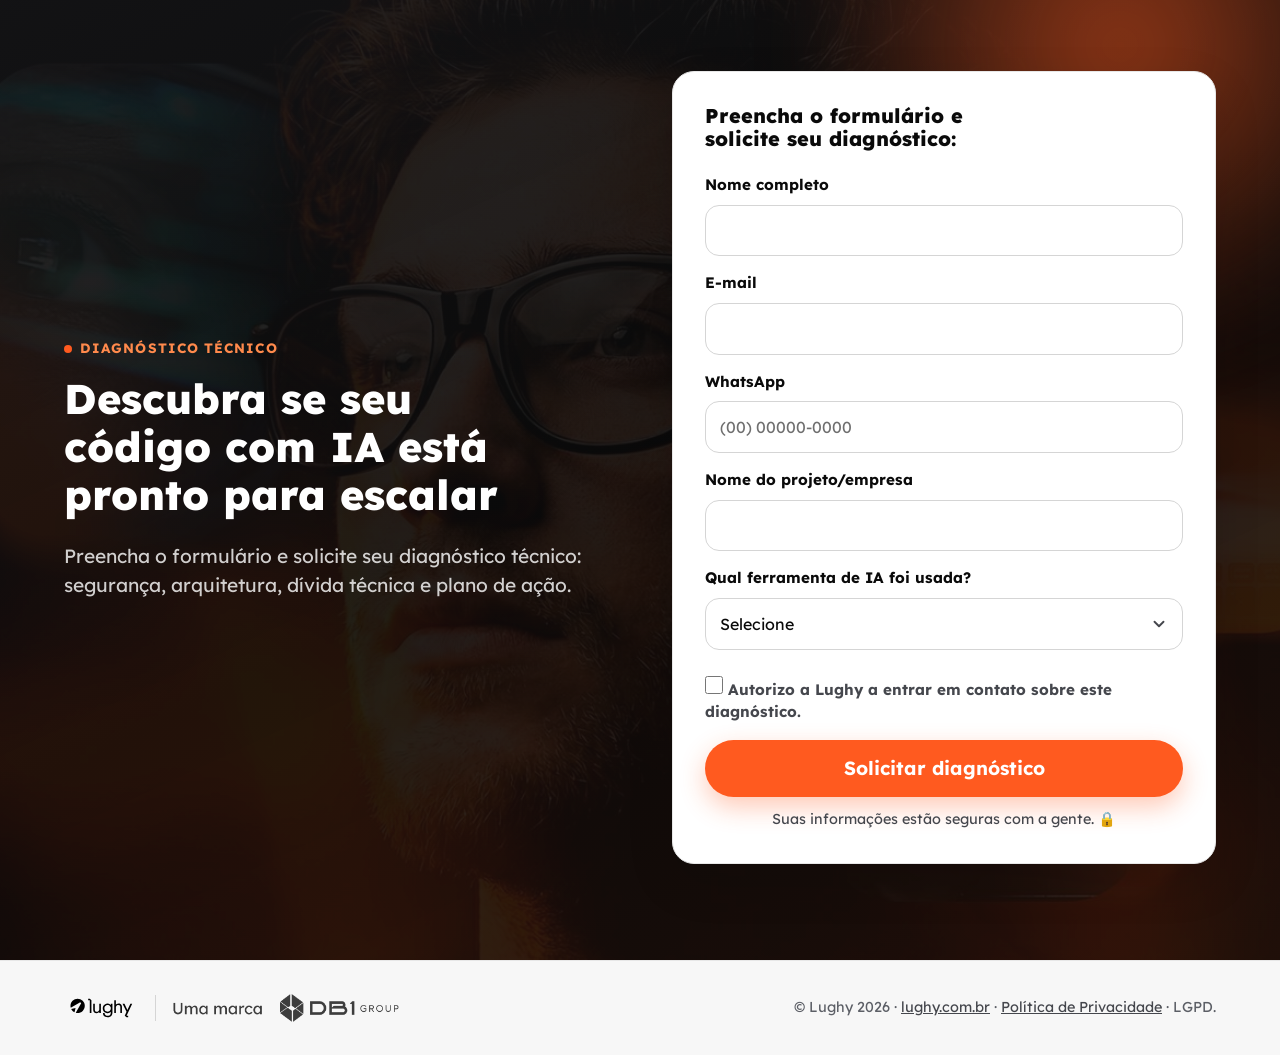
==== commit 0b4eaf38: "Remove "sem compromisso" de toda a LP, inclusive da og-image Sai das meta descriptions (og e twitter" ====
--- a/index.html
+++ b/index.html
@@ -20,7 +20,7 @@
   <meta property="og:site_name" content="Lughy" />
   <meta property="og:locale" content="pt_BR" />
   <meta property="og:title" content="Diagnóstico de Código gerado por IA | Lughy" />
-  <meta property="og:description" content="Descubra os riscos de segurança e dívida técnica do seu código gerado por IA, com um diagnóstico técnico especializado da Lughy. Sem compromisso." />
+  <meta property="og:description" content="Descubra os riscos de segurança e dívida técnica do seu código gerado por IA, com um diagnóstico técnico especializado da Lughy." />
   <meta property="og:url" content="https://lp-diagnostico-ia-lughy.vercel.app" />
   <link rel="canonical" href="https://lp-diagnostico-ia-lughy.vercel.app" />
   <meta property="og:image" content="assets/og-image.jpg" />
@@ -31,7 +31,7 @@
   <!-- Twitter Card -->
   <meta name="twitter:card" content="summary_large_image" />
   <meta name="twitter:title" content="Diagnóstico de Código gerado por IA | Lughy" />
-  <meta name="twitter:description" content="Descubra os riscos de segurança e dívida técnica do seu código gerado por IA, com um diagnóstico técnico especializado da Lughy. Sem compromisso." />
+  <meta name="twitter:description" content="Descubra os riscos de segurança e dívida técnica do seu código gerado por IA, com um diagnóstico técnico especializado da Lughy." />
   <meta name="twitter:image" content="assets/og-image.jpg" />
 
   <link rel="icon" type="image/svg+xml" href="assets/logo-lughy-orange.svg" />
@@ -81,7 +81,6 @@
         <h1 id="hero-title">Sua plataforma gerada por IA <span class="hl">é segura?</span></h1>
         <h2 class="hero__subtitle">Solicite um diagnóstico técnico e descubra os riscos de segurança, dívida técnica e pontos de travamento do seu código antes de escalar.</h2>
         <a class="btn btn--primary hero__cta js-scroll" href="#formulario">Solicitar diagnóstico</a>
-        <p class="hero__note">Sem compromisso de contratação.</p>
       </div>
 
     </section>
@@ -226,7 +225,6 @@
     <!-- 4. Benefícios -->
     <section class="section solucao" aria-labelledby="solucao-title">
       <div class="container">
-        <p class="eyebrow eyebrow--center"><span class="eyebrow__dot" aria-hidden="true"></span> Sem compromisso</p>
         <h2 id="solucao-title" class="section__title">Receba seu diagnóstico e saiba exatamente onde seu código com IA precisa de atenção</h2>
         <div class="solucao__grid">
           <div class="pillar">
@@ -258,7 +256,6 @@
     <section class="section section--alt oferta" aria-labelledby="oferta-title">
       <div class="container">
         <div class="oferta__card">
-          <p class="eyebrow"><span class="eyebrow__dot" aria-hidden="true"></span> Sem compromisso</p>
           <h2 id="oferta-title" class="section__title">Solicite um diagnóstico técnico completo do que a IA já construiu no seu projeto</h2>
           <p class="section__lead">Confira segurança, arquitetura, dívida técnica e prontidão para escalar antes de tomar qualquer decisão.</p>
           <ul class="oferta__list">
@@ -691,7 +688,7 @@
         <details class="faq__item">
           <summary>Depois do diagnóstico, sou obrigado a contratar a Lughy?</summary>
           <div class="faq__answer">
-            <p>Não. O diagnóstico não tem compromisso de contratação. Ele existe para você entender exatamente onde seu projeto está exposto antes de decidir os próximos passos, com ou sem a Lughy.</p>
+            <p>Não. O diagnóstico existe para você entender exatamente onde seu projeto está exposto antes de decidir os próximos passos, com ou sem a Lughy.</p>
           </div>
         </details>
       </div>
@@ -704,7 +701,7 @@
         <div class="cta-final__copy">
           <p class="eyebrow eyebrow--invert"><span class="eyebrow__dot" aria-hidden="true"></span> Diagnóstico técnico</p>
           <h2 id="cta-final-title">Descubra se seu código com IA está pronto para escalar</h2>
-          <p class="cta-final__lead">Preencha o formulário e solicite seu diagnóstico técnico: segurança, arquitetura, dívida técnica e plano de ação. Sem compromisso de contratação.</p>
+          <p class="cta-final__lead">Preencha o formulário e solicite seu diagnóstico técnico: segurança, arquitetura, dívida técnica e plano de ação.</p>
         </div>
 
         <div class="form-card">
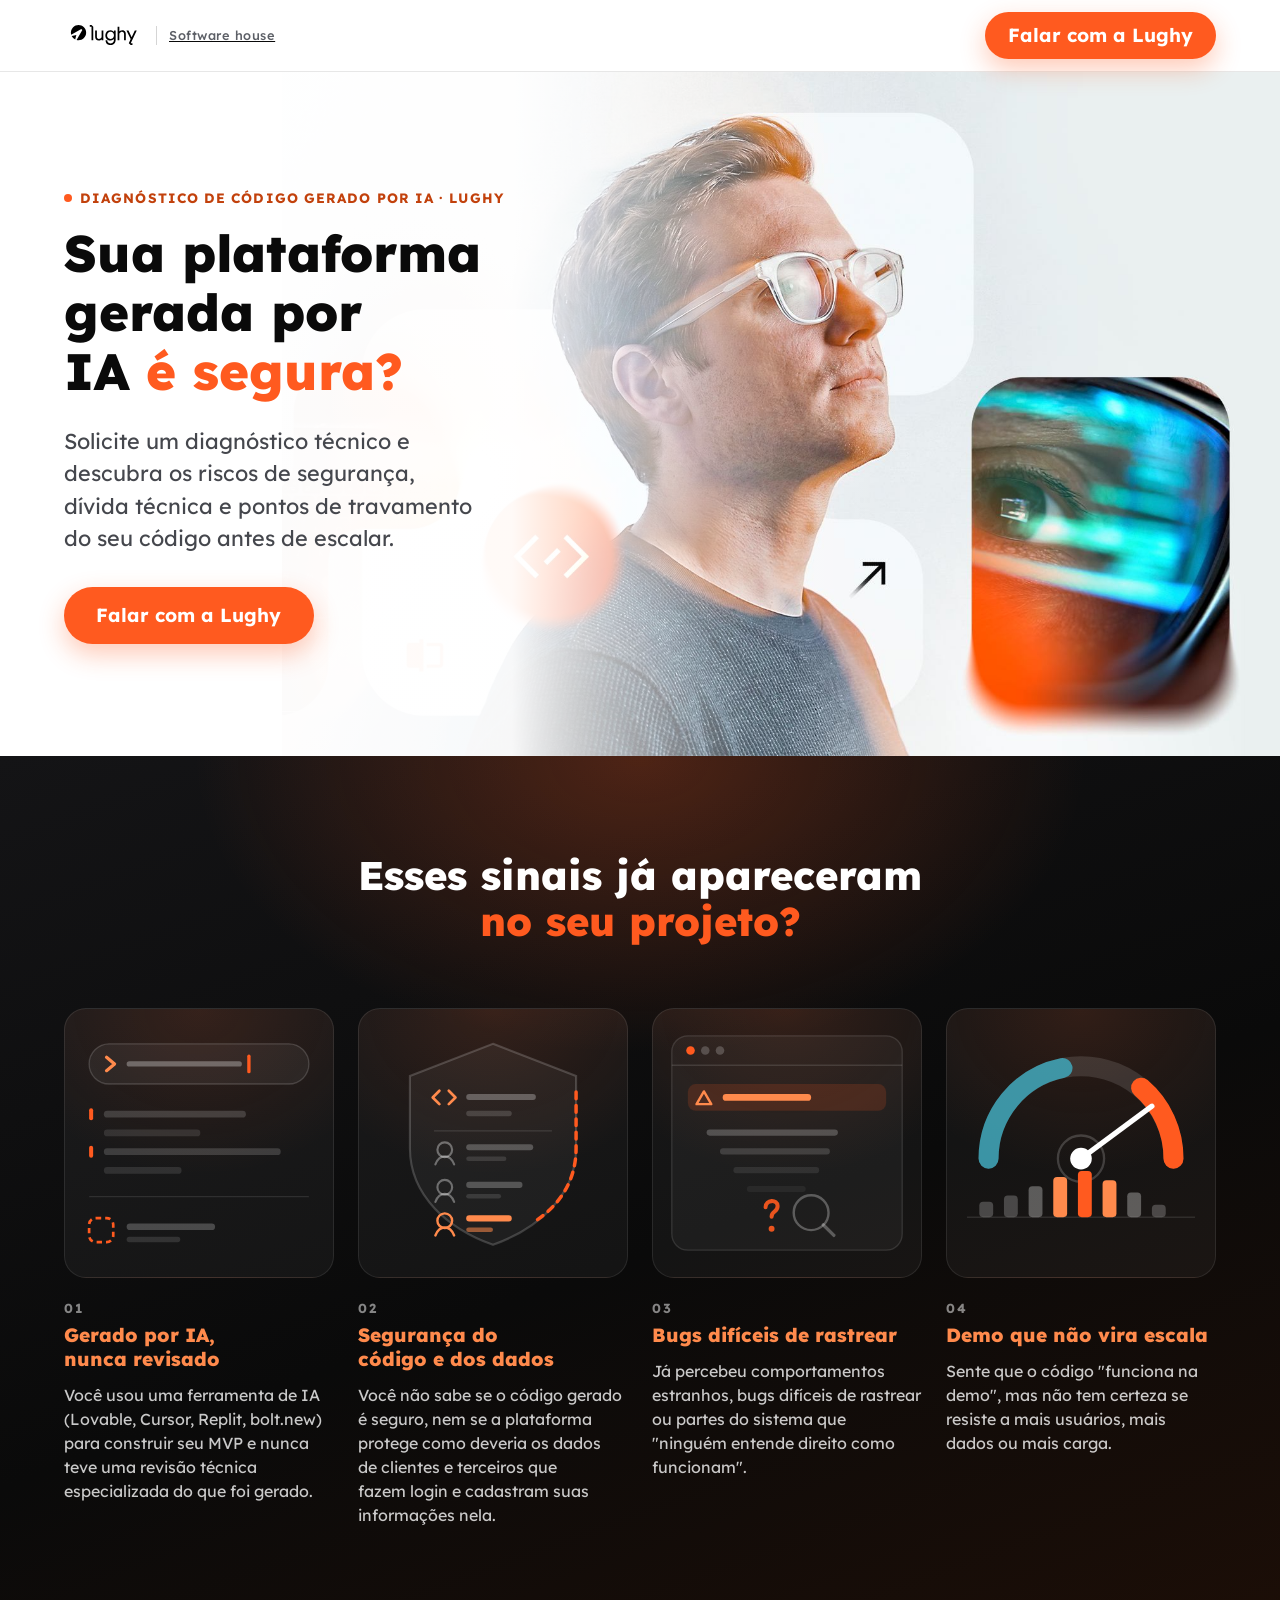
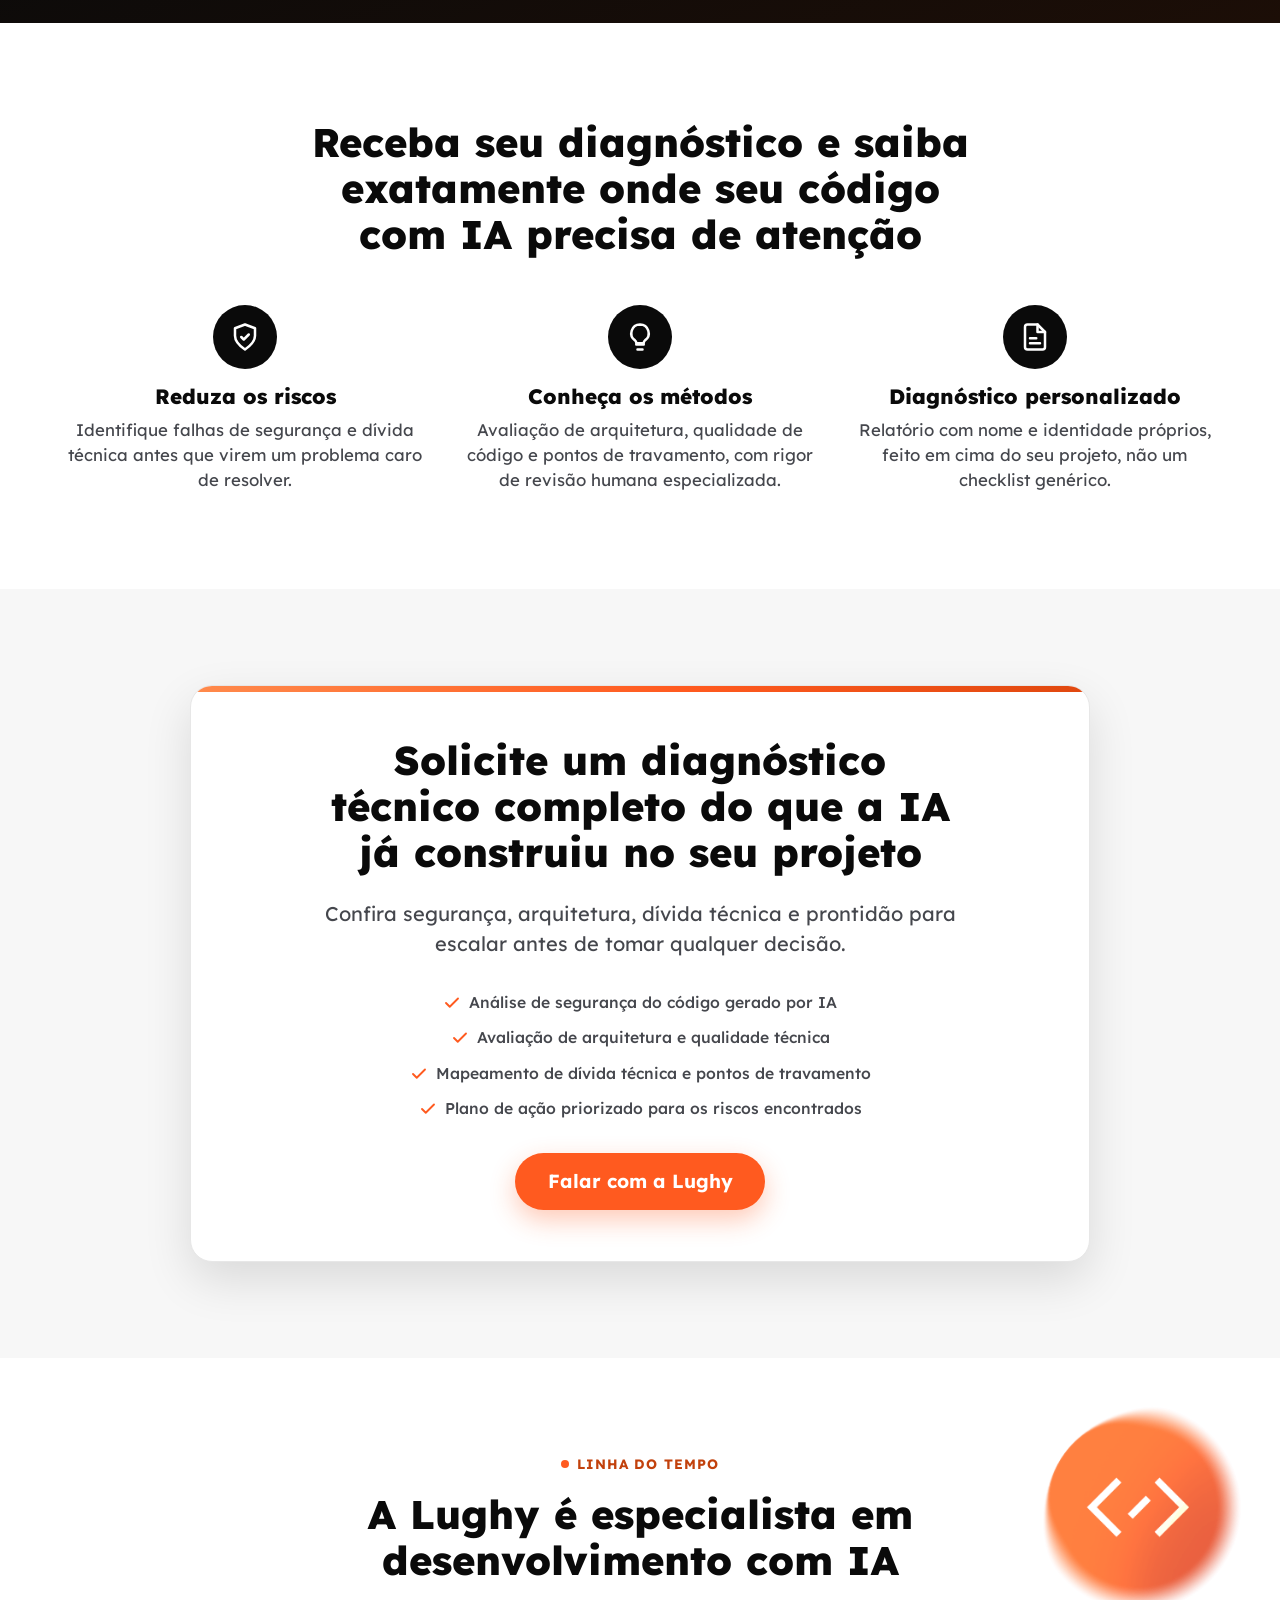
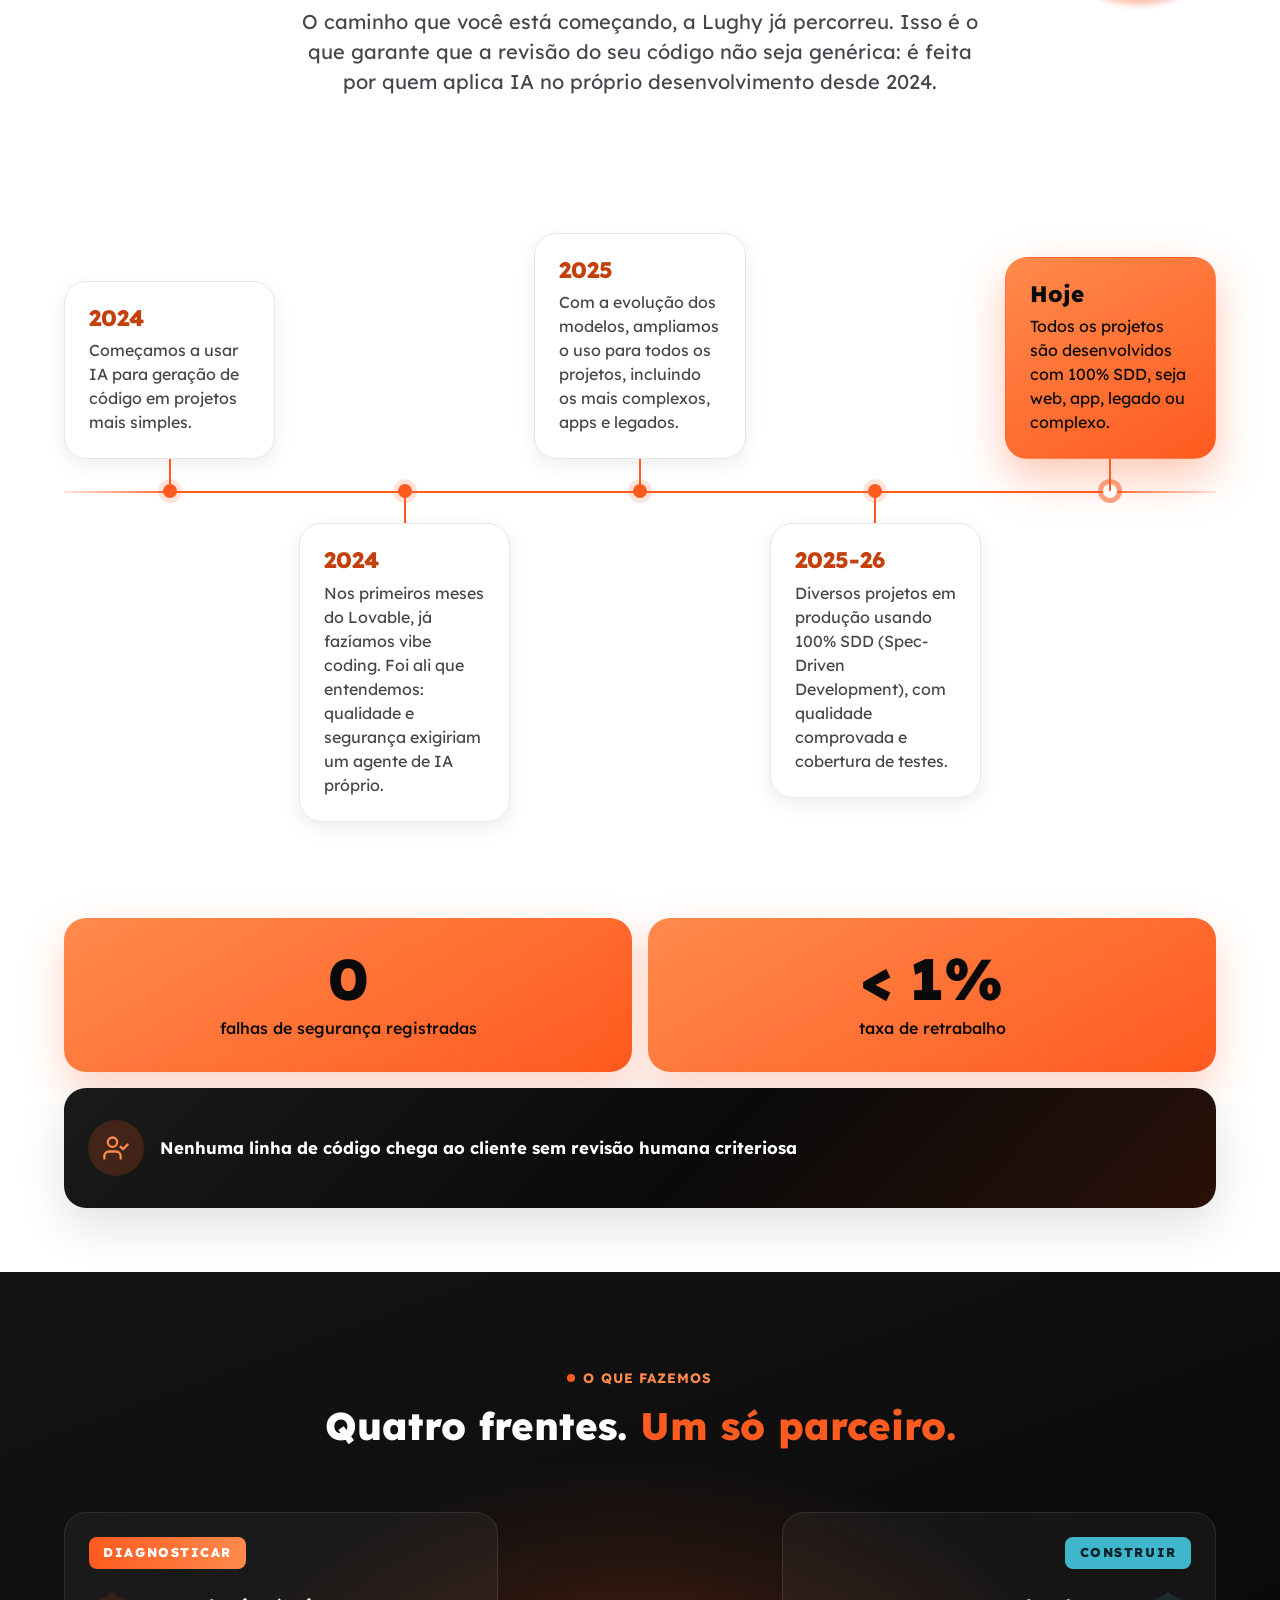
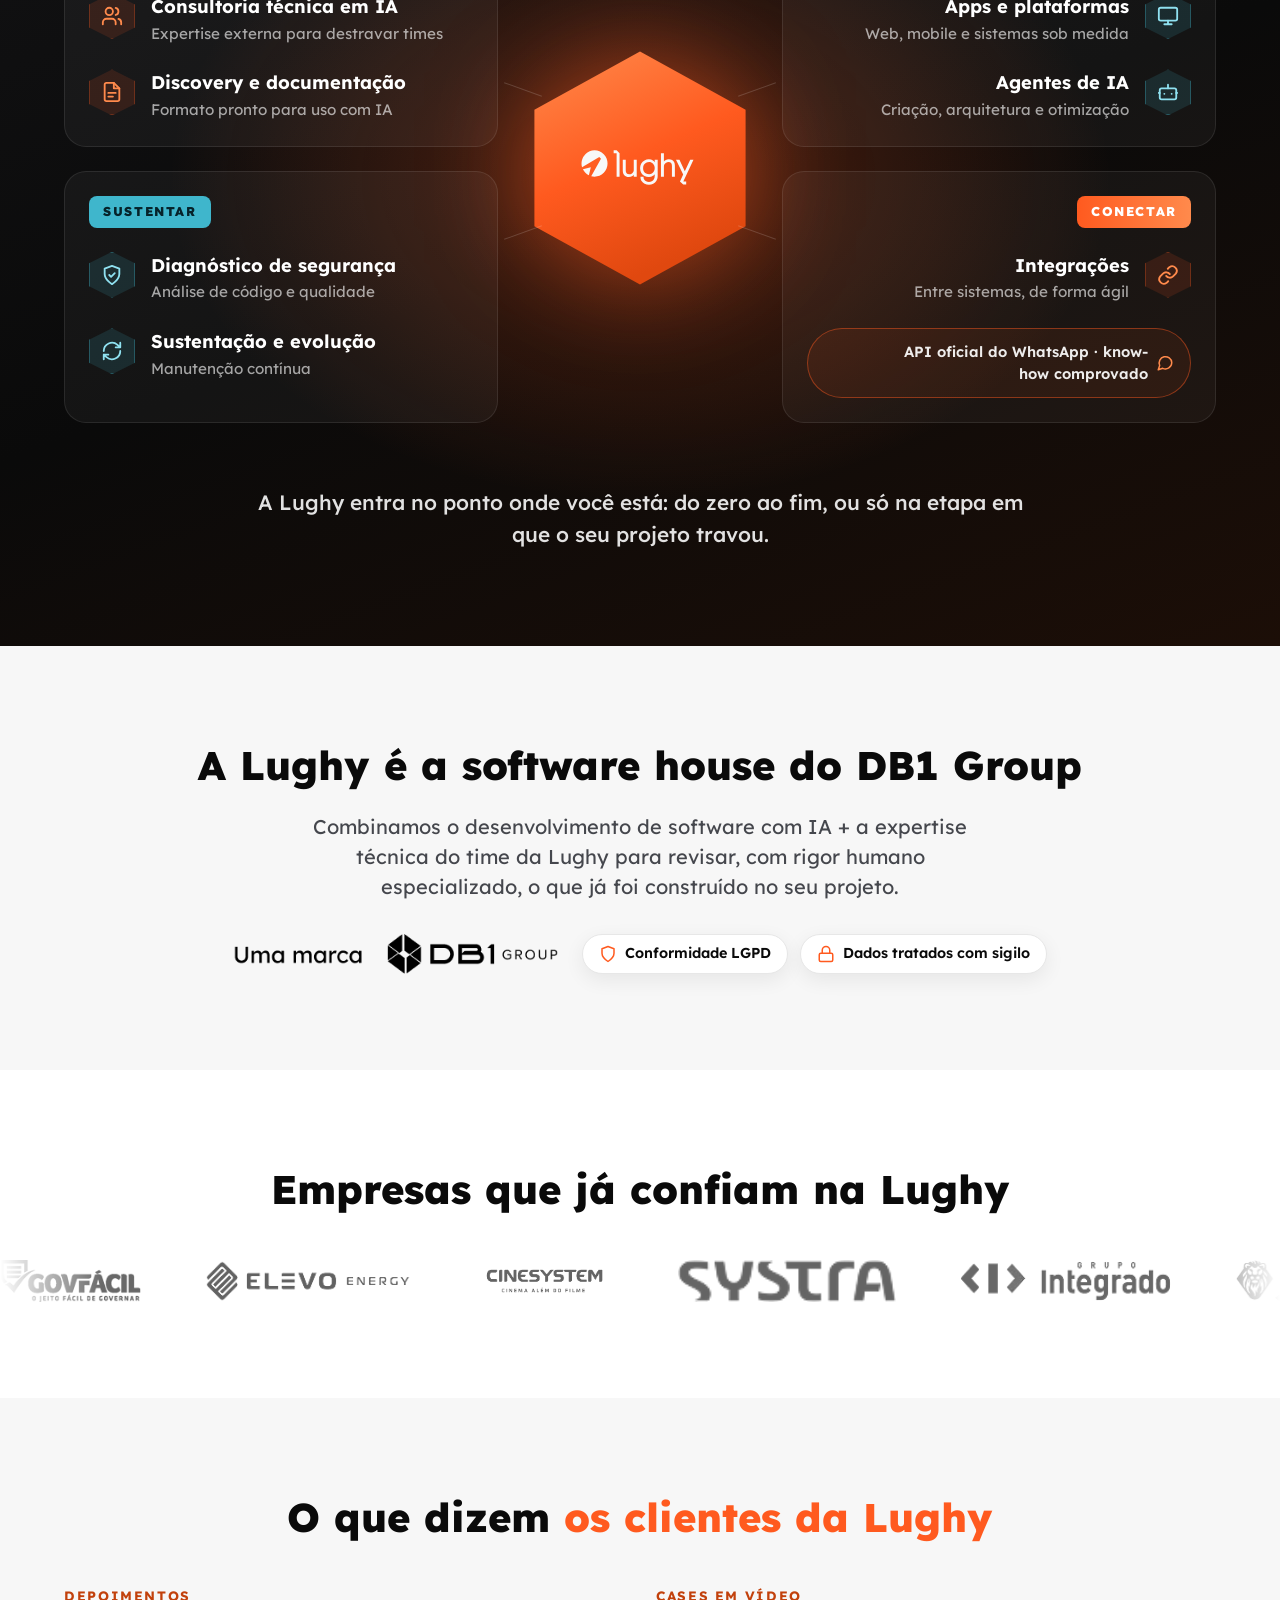
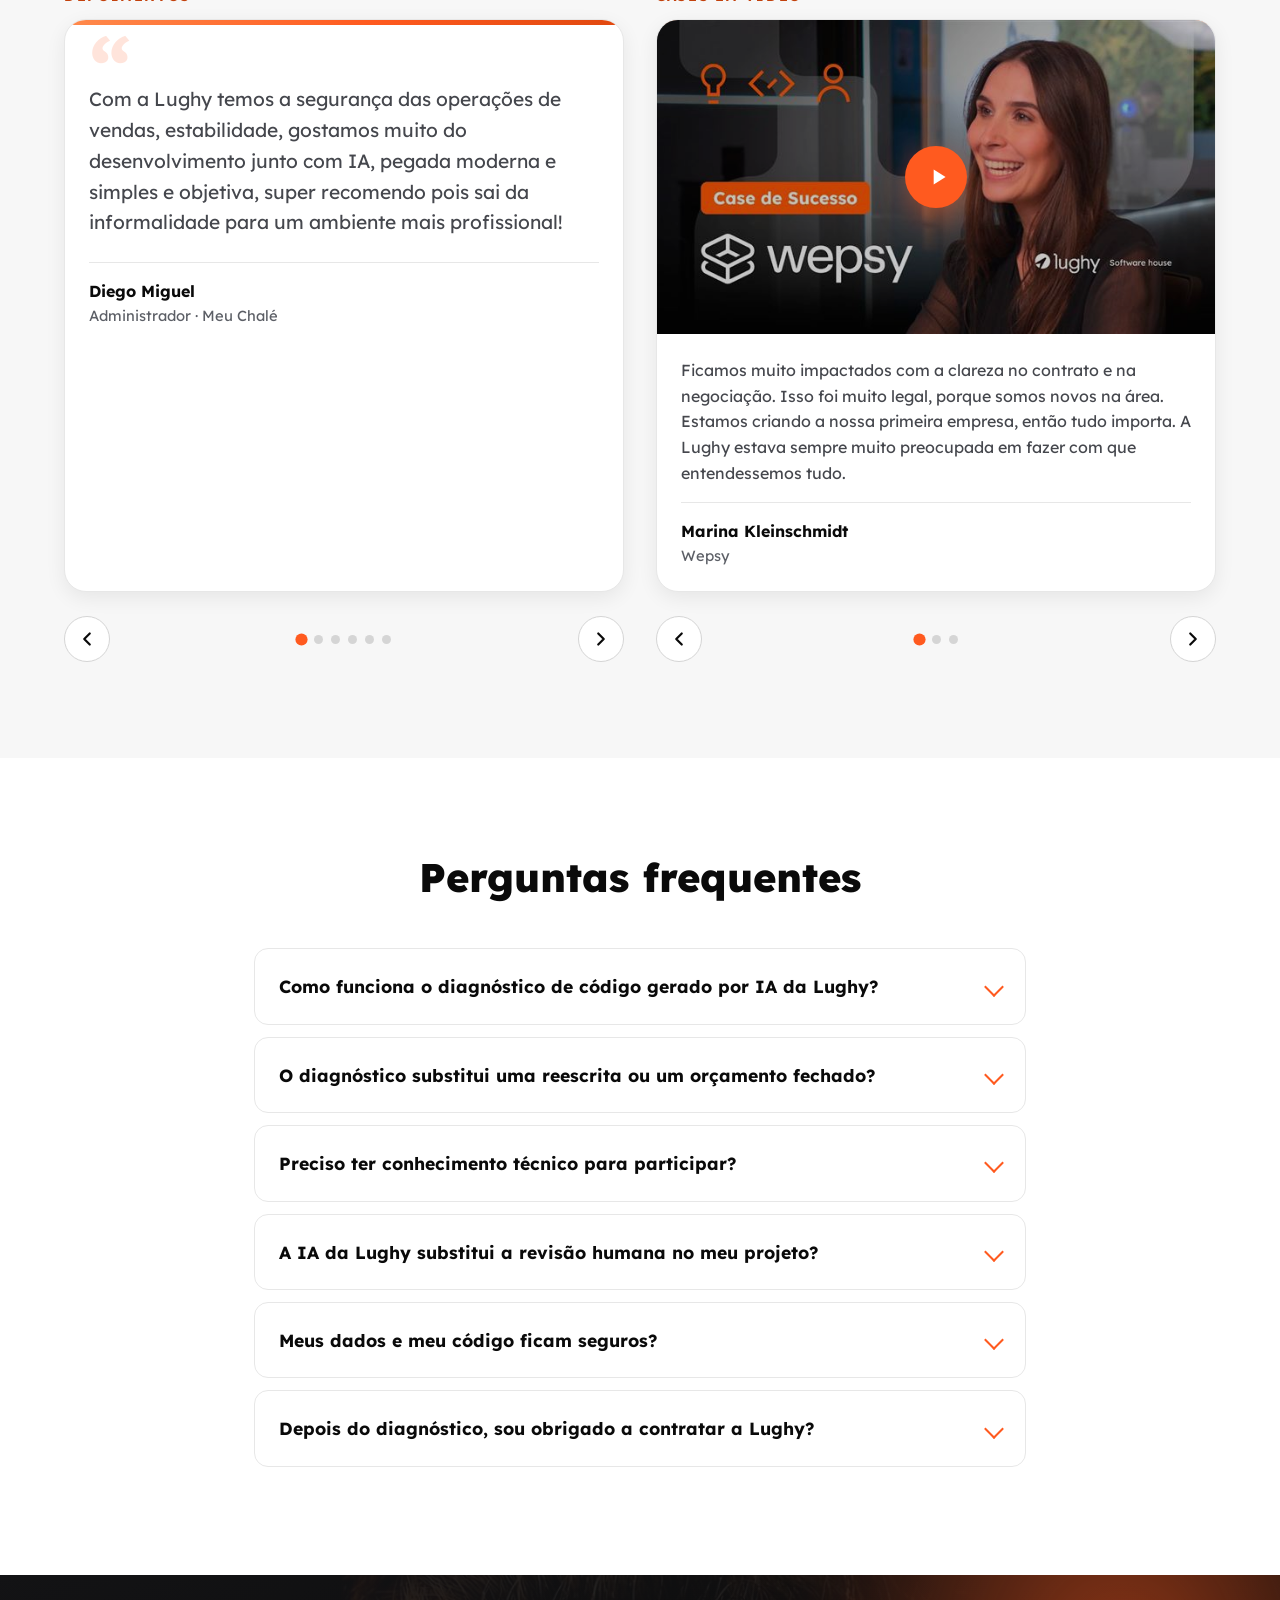
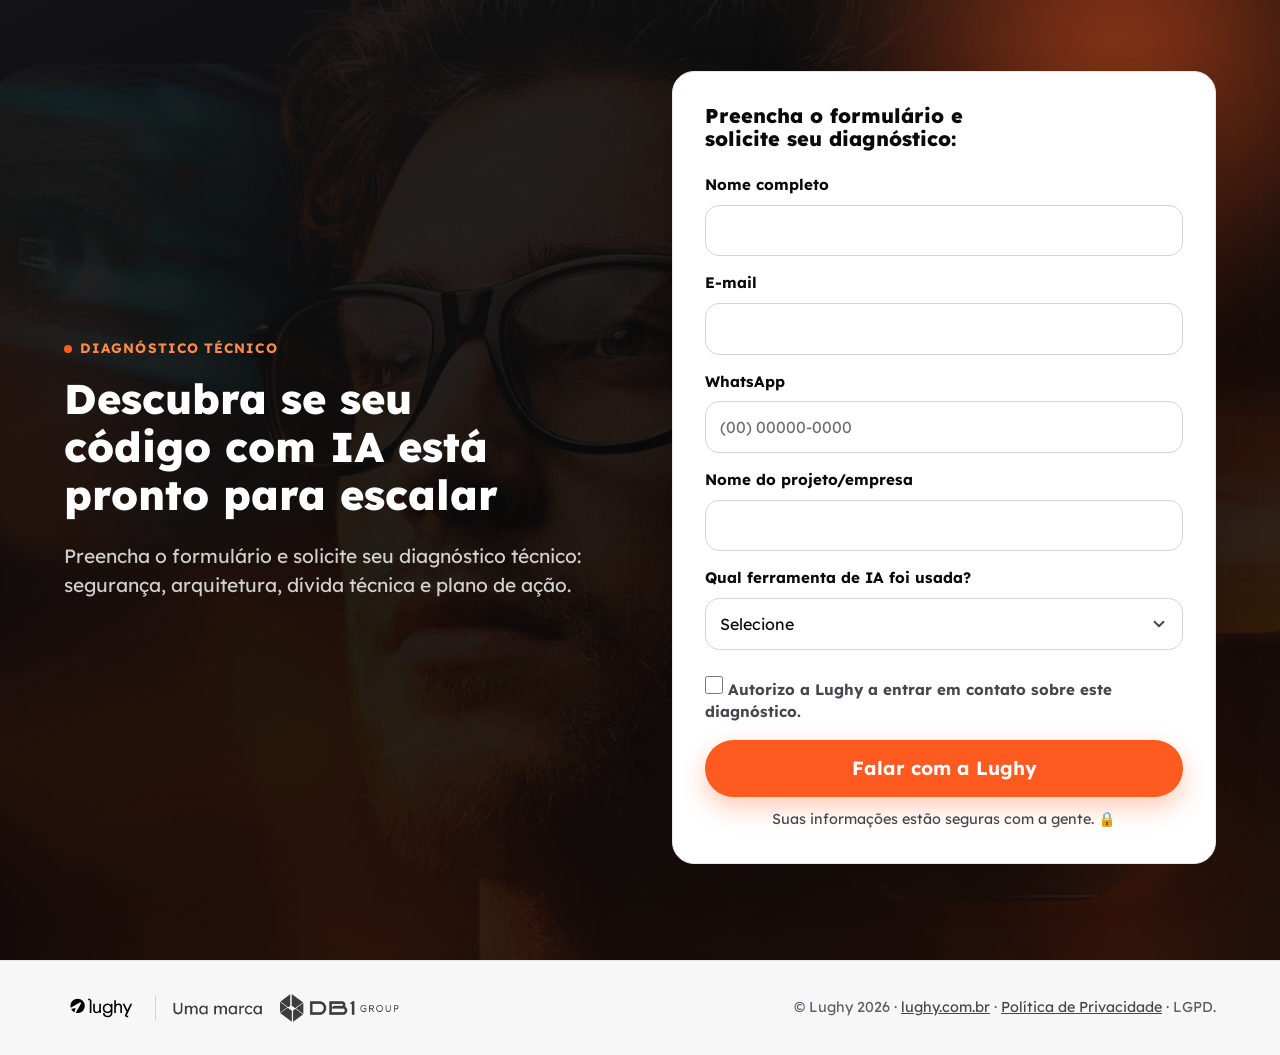
==== commit 65c922ed: "CTA passa a ser "Falar com a Lughy" Os quatro botões (header, hero, oferta e formulário) diziam "Sol" ====
--- a/index.html
+++ b/index.html
@@ -60,7 +60,7 @@
         <span class="site-header__tagline">Software house</span>
       </a>
       <!-- LP focada em conversão: sem menu de navegação -->
-      <a class="btn btn--primary btn--sm site-header__cta js-scroll" href="#formulario">Solicitar diagnóstico</a>
+      <a class="btn btn--primary btn--sm site-header__cta js-scroll" href="#formulario">Falar com a Lughy</a>
     </div>
   </header>
 
@@ -80,7 +80,7 @@
         <p class="eyebrow"><span class="eyebrow__dot" aria-hidden="true"></span> Diagnóstico de código gerado por IA · Lughy</p>
         <h1 id="hero-title">Sua plataforma gerada por IA <span class="hl">é segura?</span></h1>
         <h2 class="hero__subtitle">Solicite um diagnóstico técnico e descubra os riscos de segurança, dívida técnica e pontos de travamento do seu código antes de escalar.</h2>
-        <a class="btn btn--primary hero__cta js-scroll" href="#formulario">Solicitar diagnóstico</a>
+        <a class="btn btn--primary hero__cta js-scroll" href="#formulario">Falar com a Lughy</a>
       </div>
 
     </section>
@@ -264,7 +264,7 @@
             <li><svg viewBox="0 0 24 24" fill="none" stroke="currentColor" stroke-width="2.5" stroke-linecap="round" stroke-linejoin="round" aria-hidden="true"><path d="M20 6 9 17l-5-5"/></svg> Mapeamento de dívida técnica e pontos de travamento</li>
             <li><svg viewBox="0 0 24 24" fill="none" stroke="currentColor" stroke-width="2.5" stroke-linecap="round" stroke-linejoin="round" aria-hidden="true"><path d="M20 6 9 17l-5-5"/></svg> Plano de ação priorizado para os riscos encontrados</li>
           </ul>
-          <a class="btn btn--primary js-scroll" href="#formulario">Solicitar diagnóstico</a>
+          <a class="btn btn--primary js-scroll" href="#formulario">Falar com a Lughy</a>
         </div>
       </div>
     </section>
@@ -753,7 +753,7 @@
               <p class="field__error" data-error-for="lgpd" hidden>É necessário autorizar o contato para continuar.</p>
             </div>
 
-            <button type="submit" class="btn btn--primary btn--block">Solicitar diagnóstico</button>
+            <button type="submit" class="btn btn--primary btn--block">Falar com a Lughy</button>
 
             <p class="form-card__safe">Suas informações estão seguras com a gente. 🔒</p>
 
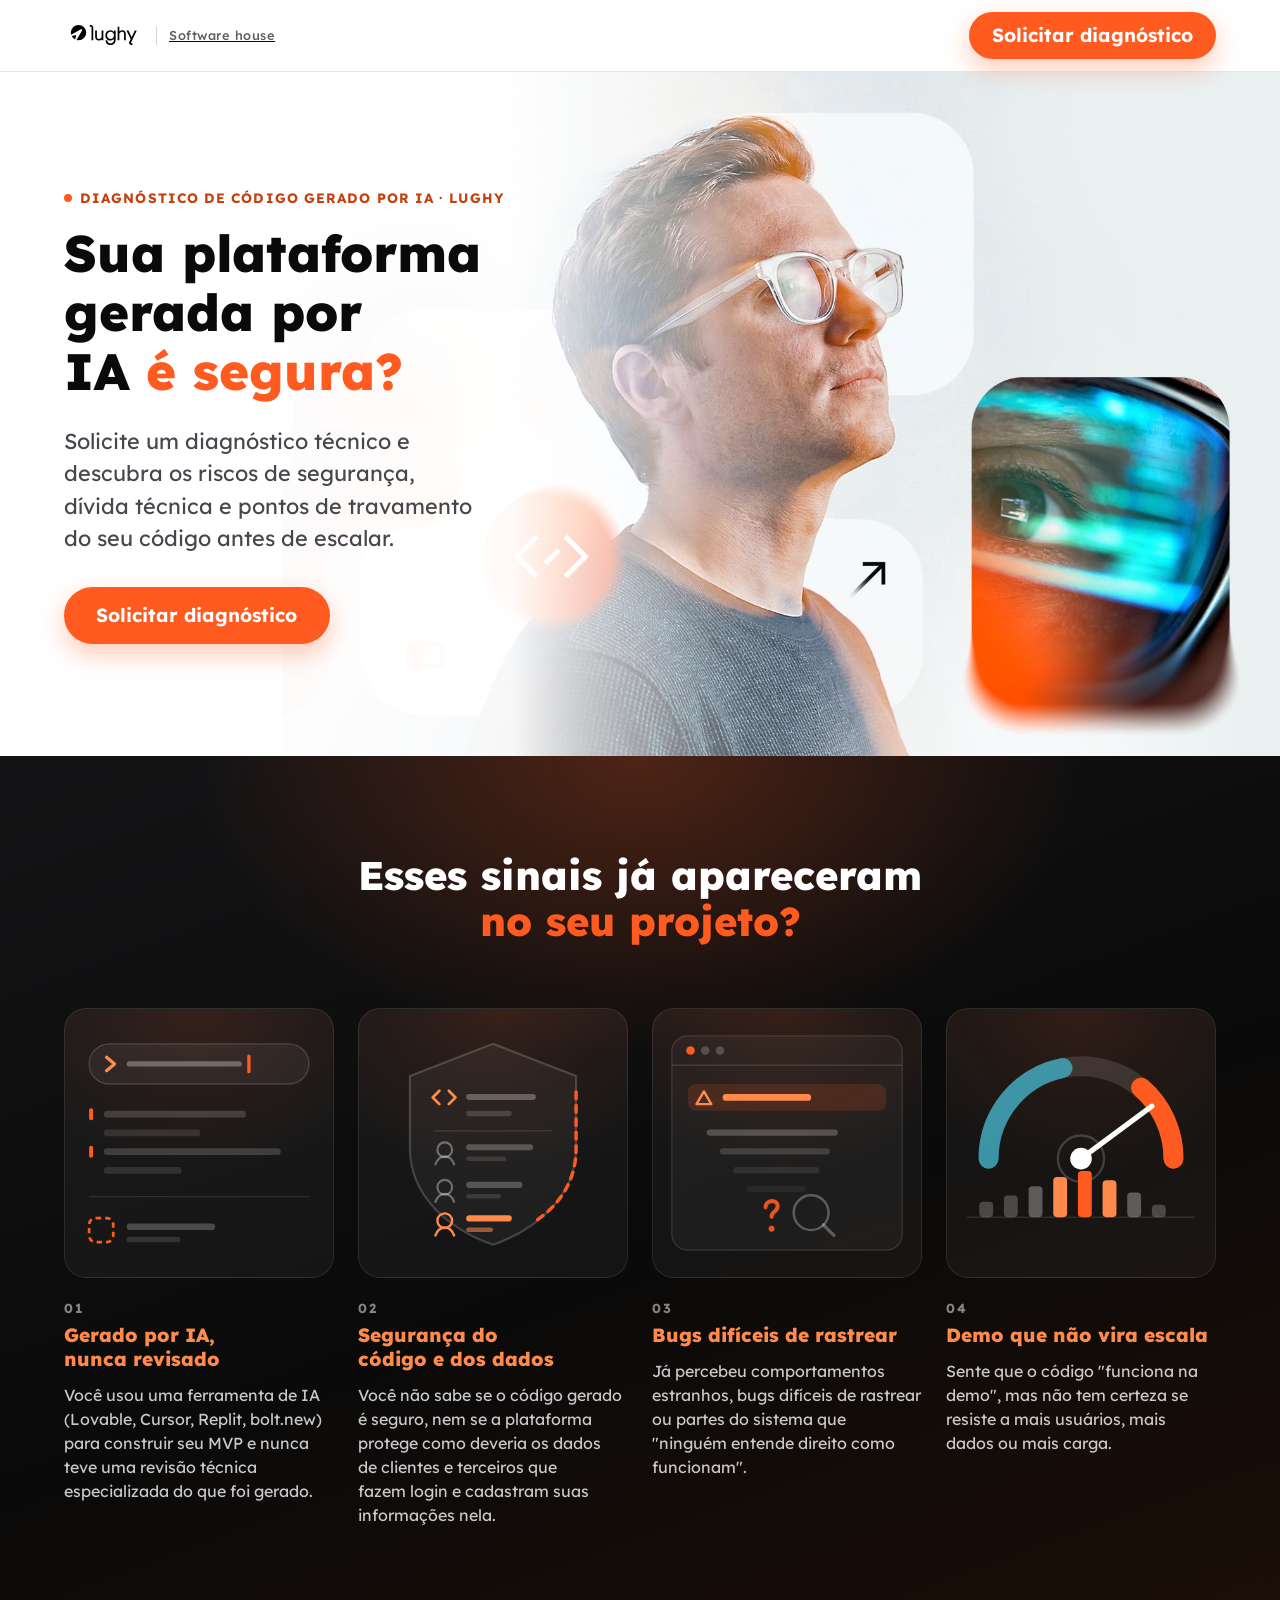
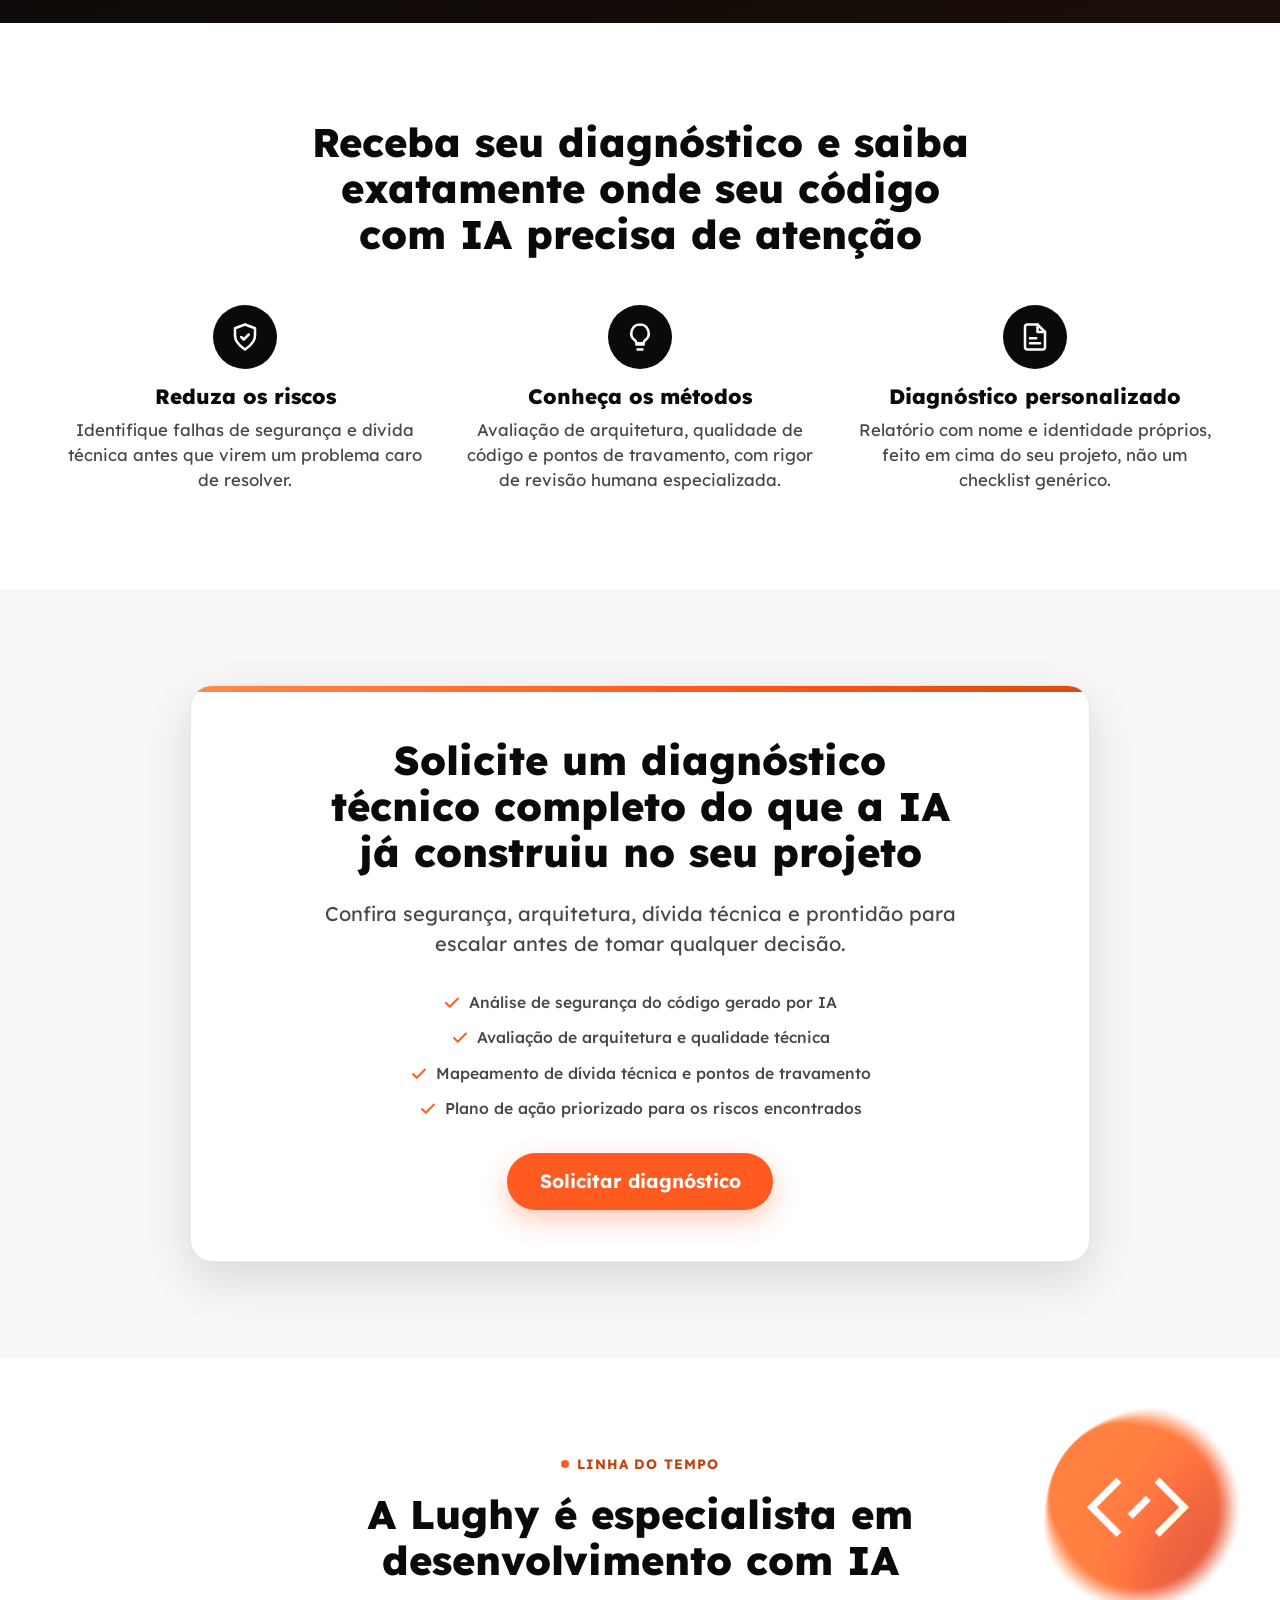
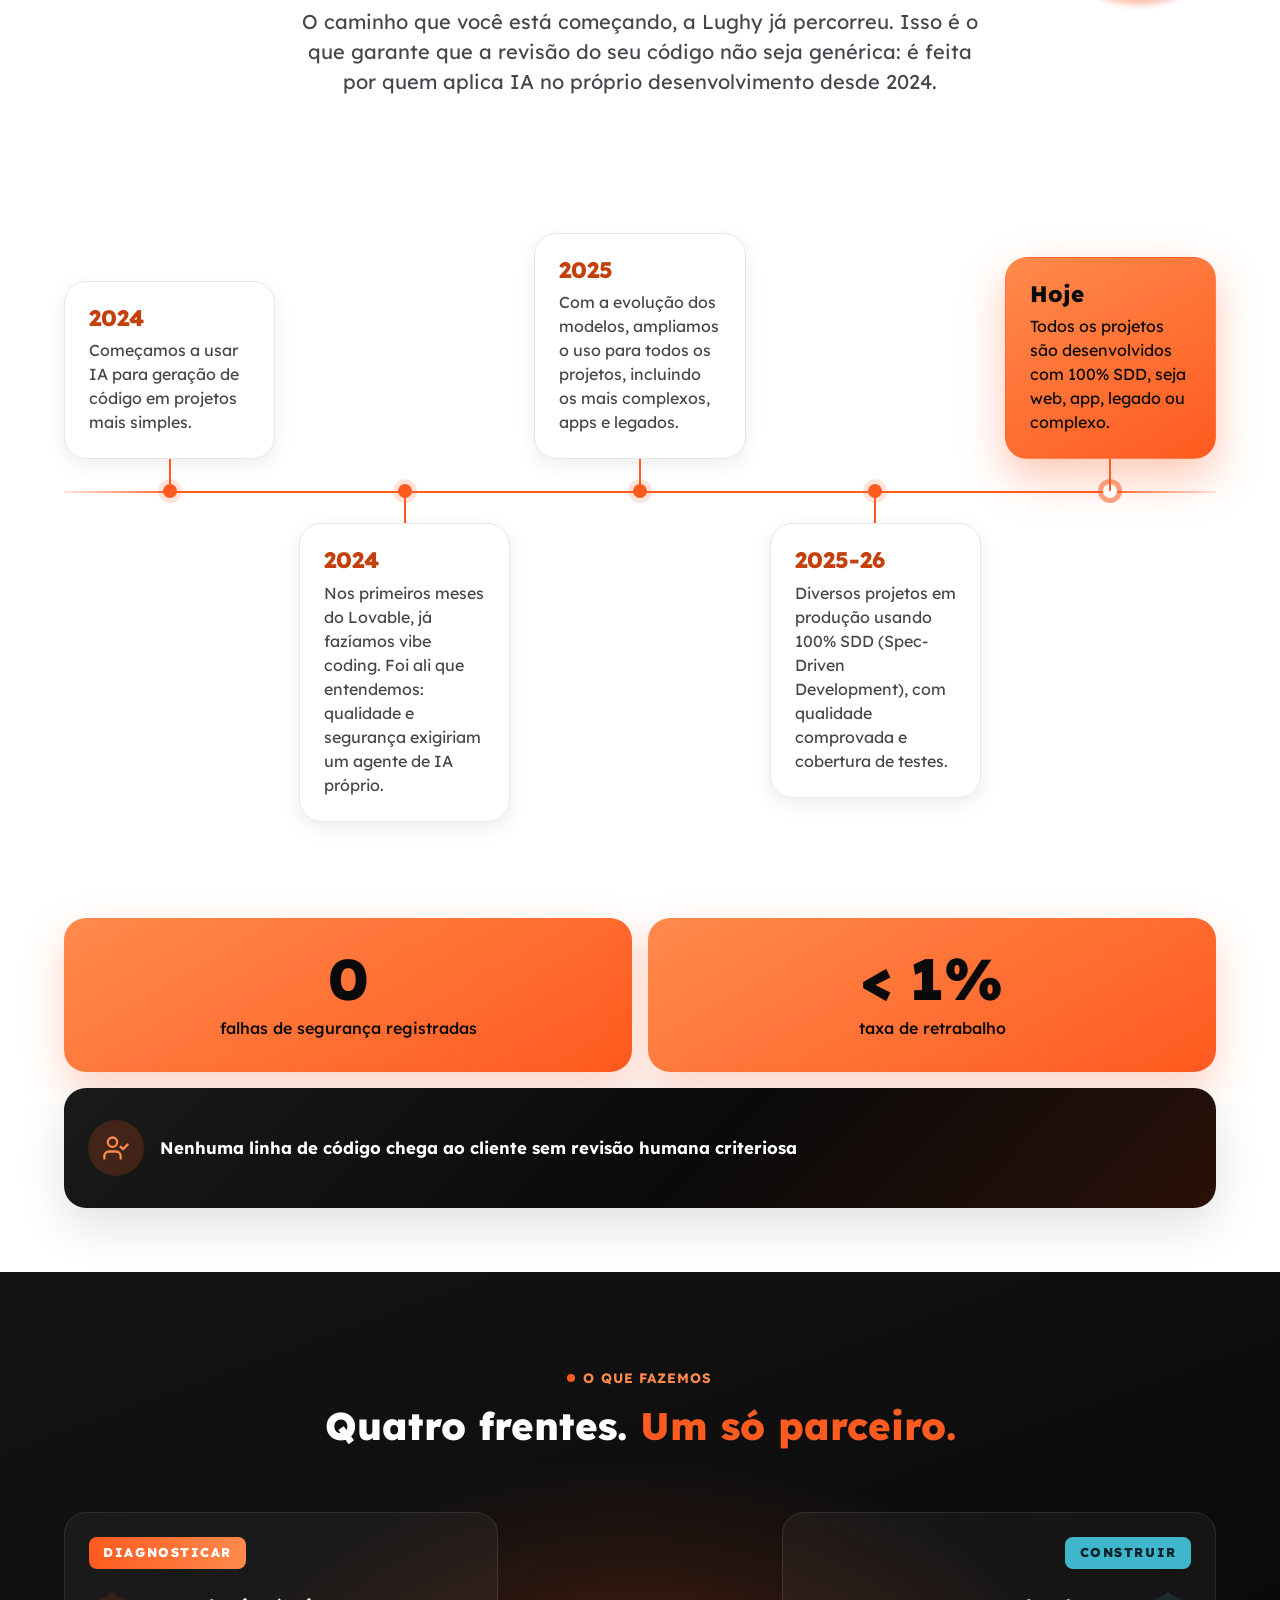
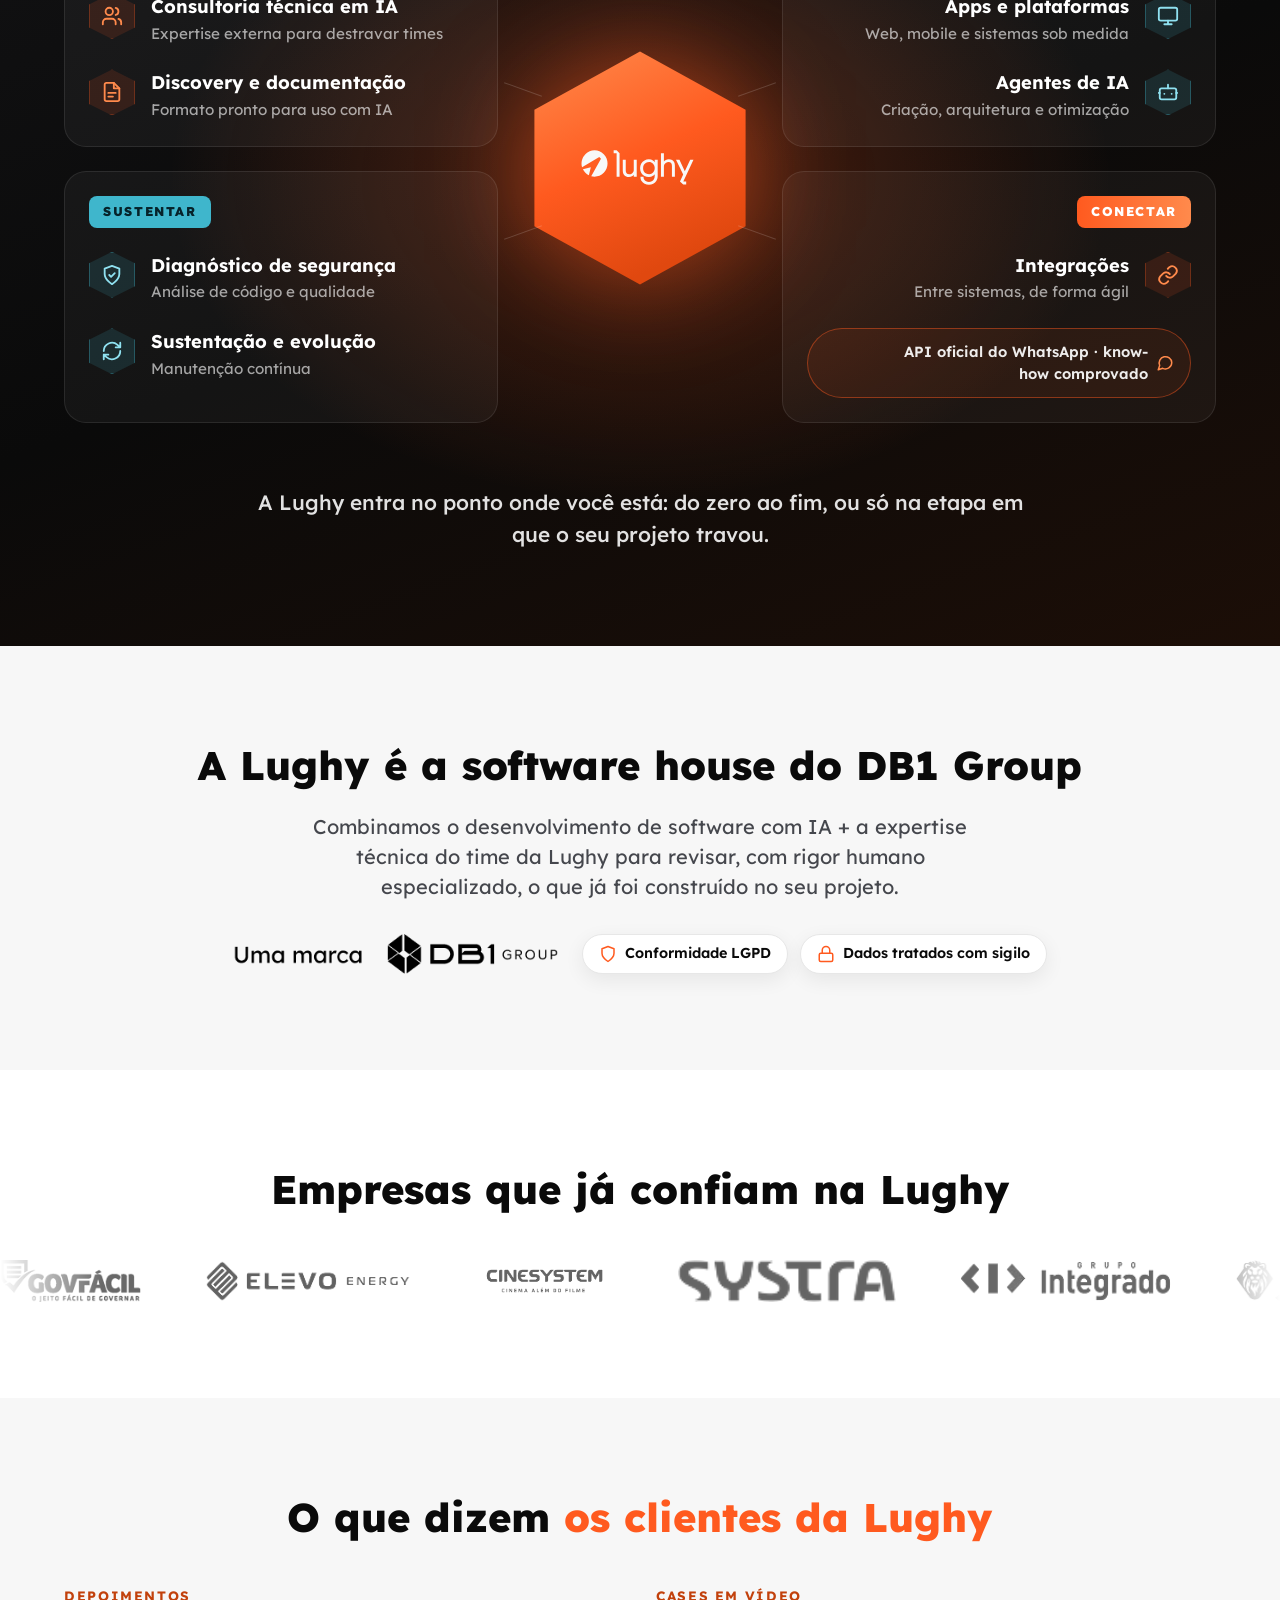
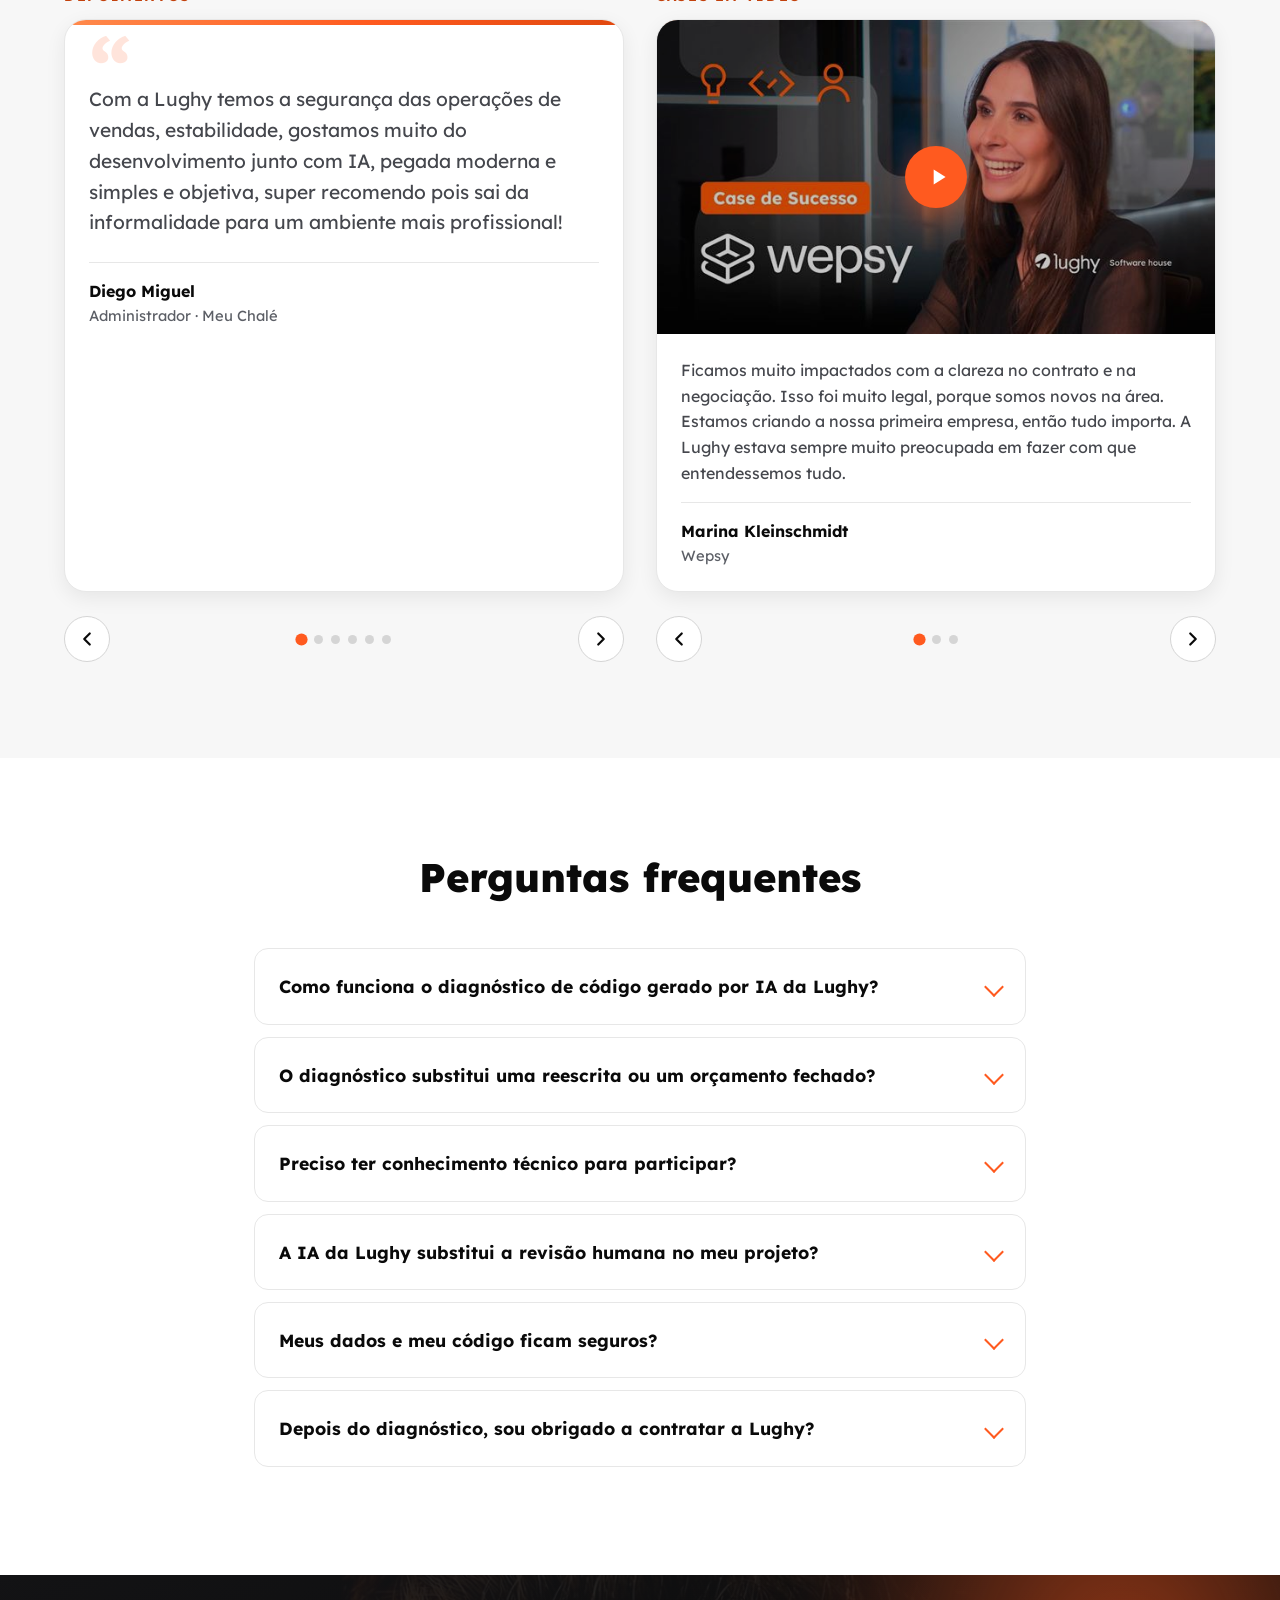
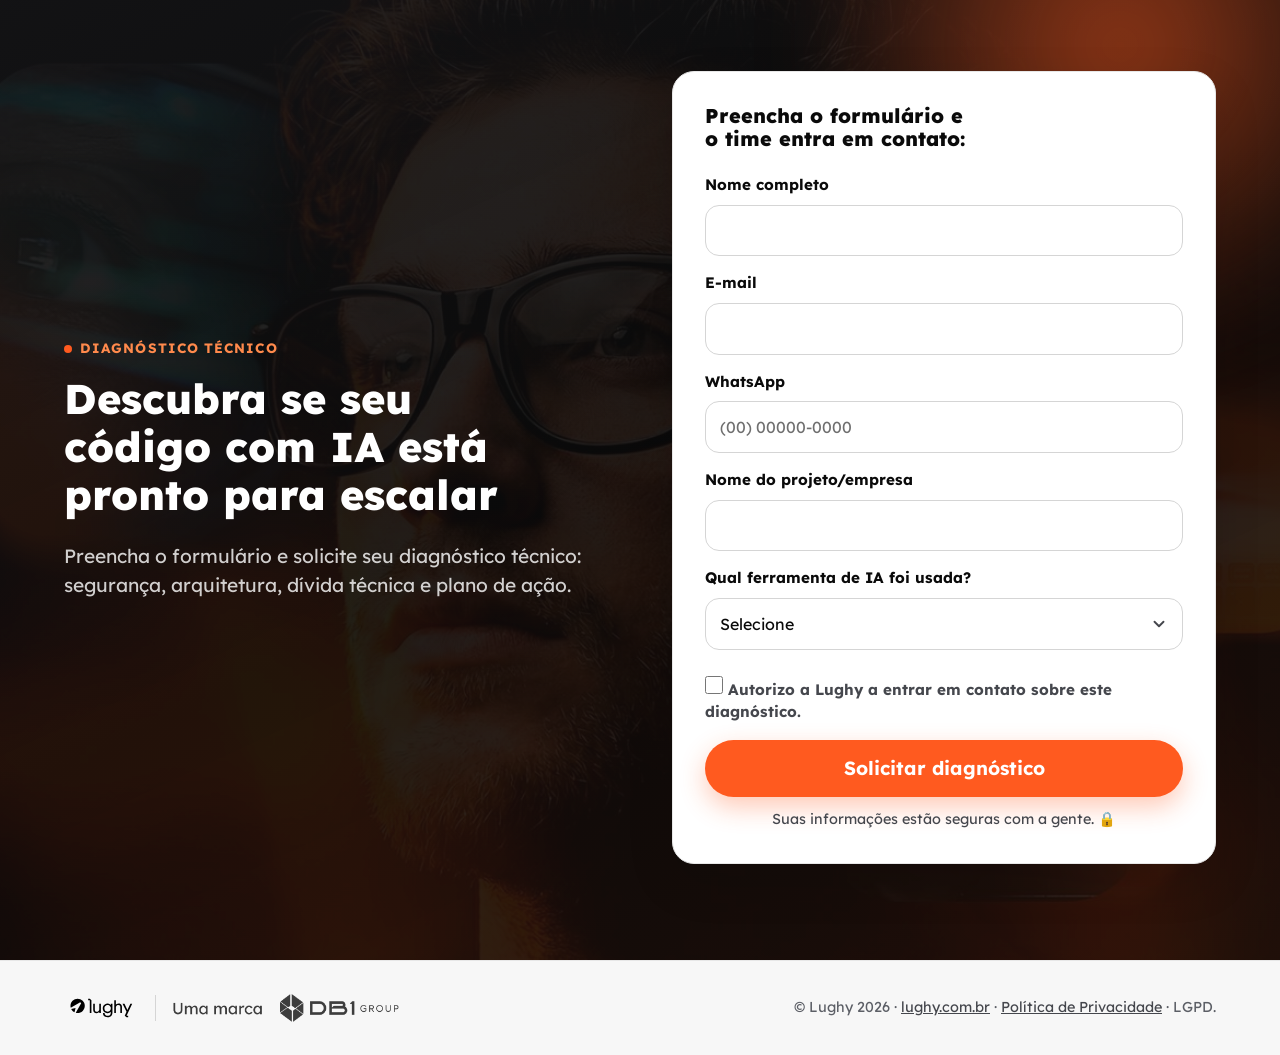
==== commit 3cc7e2ab: "Reverte o CTA e ajusta so a copy do formulario Os botoes voltam a "Solicitar diagnostico". Muda apen" ====
--- a/index.html
+++ b/index.html
@@ -60,7 +60,7 @@
         <span class="site-header__tagline">Software house</span>
       </a>
       <!-- LP focada em conversão: sem menu de navegação -->
-      <a class="btn btn--primary btn--sm site-header__cta js-scroll" href="#formulario">Falar com a Lughy</a>
+      <a class="btn btn--primary btn--sm site-header__cta js-scroll" href="#formulario">Solicitar diagnóstico</a>
     </div>
   </header>
 
@@ -80,7 +80,7 @@
         <p class="eyebrow"><span class="eyebrow__dot" aria-hidden="true"></span> Diagnóstico de código gerado por IA · Lughy</p>
         <h1 id="hero-title">Sua plataforma gerada por IA <span class="hl">é segura?</span></h1>
         <h2 class="hero__subtitle">Solicite um diagnóstico técnico e descubra os riscos de segurança, dívida técnica e pontos de travamento do seu código antes de escalar.</h2>
-        <a class="btn btn--primary hero__cta js-scroll" href="#formulario">Falar com a Lughy</a>
+        <a class="btn btn--primary hero__cta js-scroll" href="#formulario">Solicitar diagnóstico</a>
       </div>
 
     </section>
@@ -264,7 +264,7 @@
             <li><svg viewBox="0 0 24 24" fill="none" stroke="currentColor" stroke-width="2.5" stroke-linecap="round" stroke-linejoin="round" aria-hidden="true"><path d="M20 6 9 17l-5-5"/></svg> Mapeamento de dívida técnica e pontos de travamento</li>
             <li><svg viewBox="0 0 24 24" fill="none" stroke="currentColor" stroke-width="2.5" stroke-linecap="round" stroke-linejoin="round" aria-hidden="true"><path d="M20 6 9 17l-5-5"/></svg> Plano de ação priorizado para os riscos encontrados</li>
           </ul>
-          <a class="btn btn--primary js-scroll" href="#formulario">Falar com a Lughy</a>
+          <a class="btn btn--primary js-scroll" href="#formulario">Solicitar diagnóstico</a>
         </div>
       </div>
     </section>
@@ -705,7 +705,7 @@
         </div>
 
         <div class="form-card">
-          <h3 class="form-card__title">Preencha o formulário e solicite seu diagnóstico:</h3>
+          <h3 class="form-card__title">Preencha o formulário e o time entra em contato:</h3>
 
           <form id="formulario" class="form" novalidate>
             <div class="field">
@@ -753,11 +753,11 @@
               <p class="field__error" data-error-for="lgpd" hidden>É necessário autorizar o contato para continuar.</p>
             </div>
 
-            <button type="submit" class="btn btn--primary btn--block">Falar com a Lughy</button>
+            <button type="submit" class="btn btn--primary btn--block">Solicitar diagnóstico</button>
 
             <p class="form-card__safe">Suas informações estão seguras com a gente. 🔒</p>
 
-            <p class="form-card__success" role="status" hidden>Recebemos sua solicitação. Em breve entramos em contato.</p>
+            <p class="form-card__success" role="status" hidden>Recebemos o seu contato. Em breve falamos com você.</p>
             <p class="form-card__error" role="alert" hidden>Não foi possível enviar agora. Tente novamente em instantes.</p>
           </form>
         </div>
